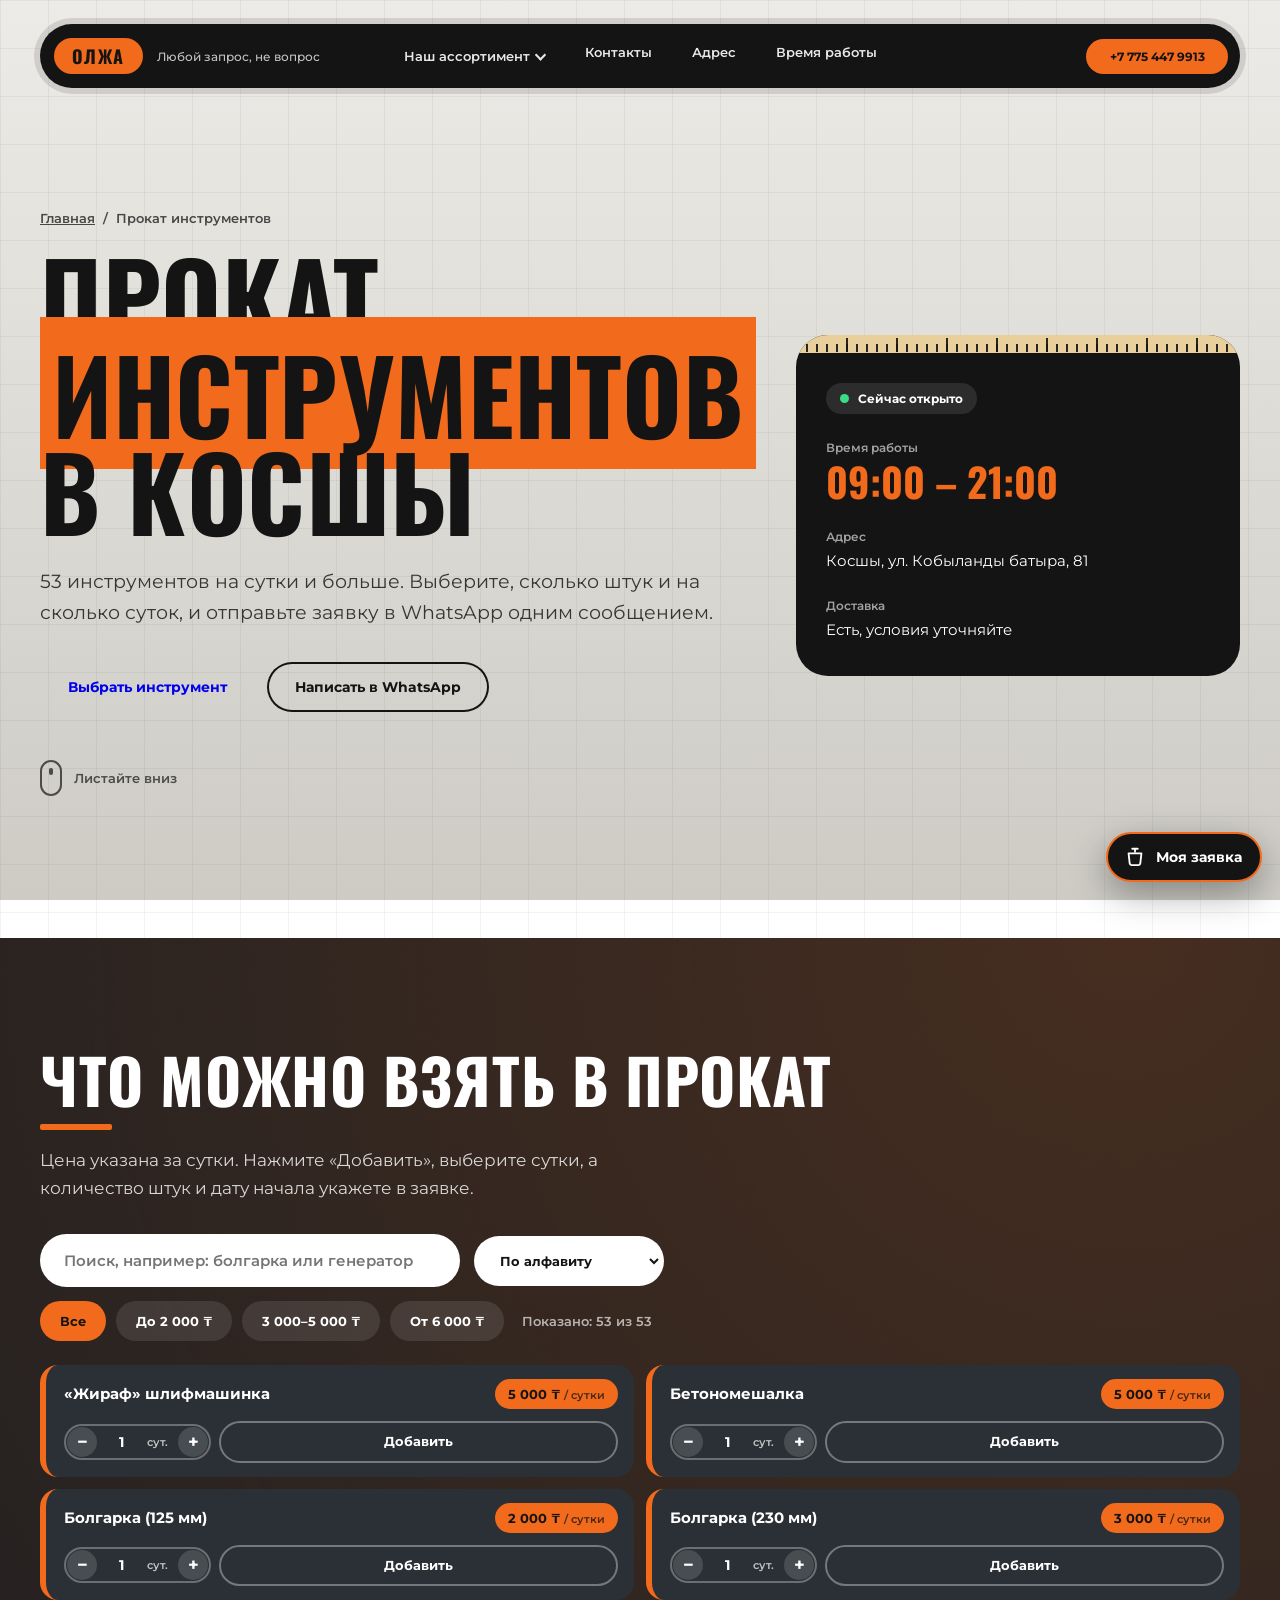
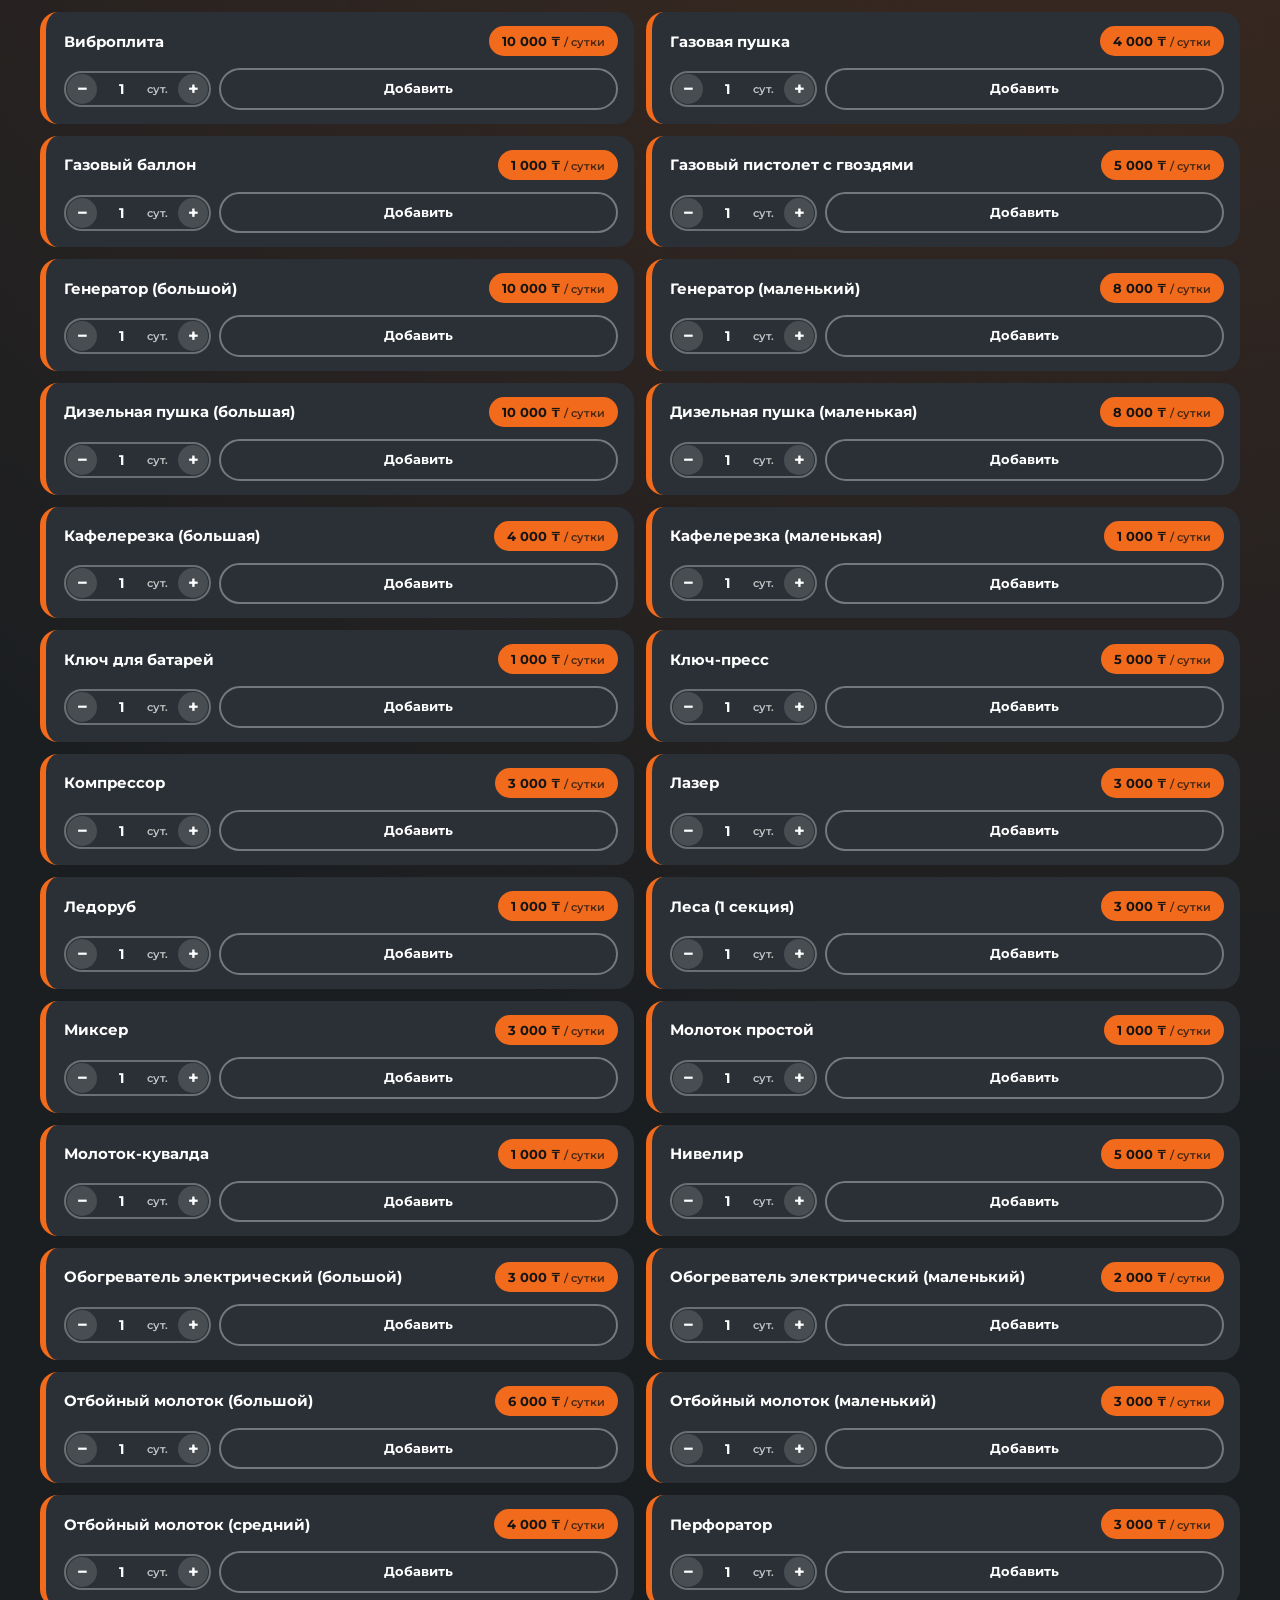
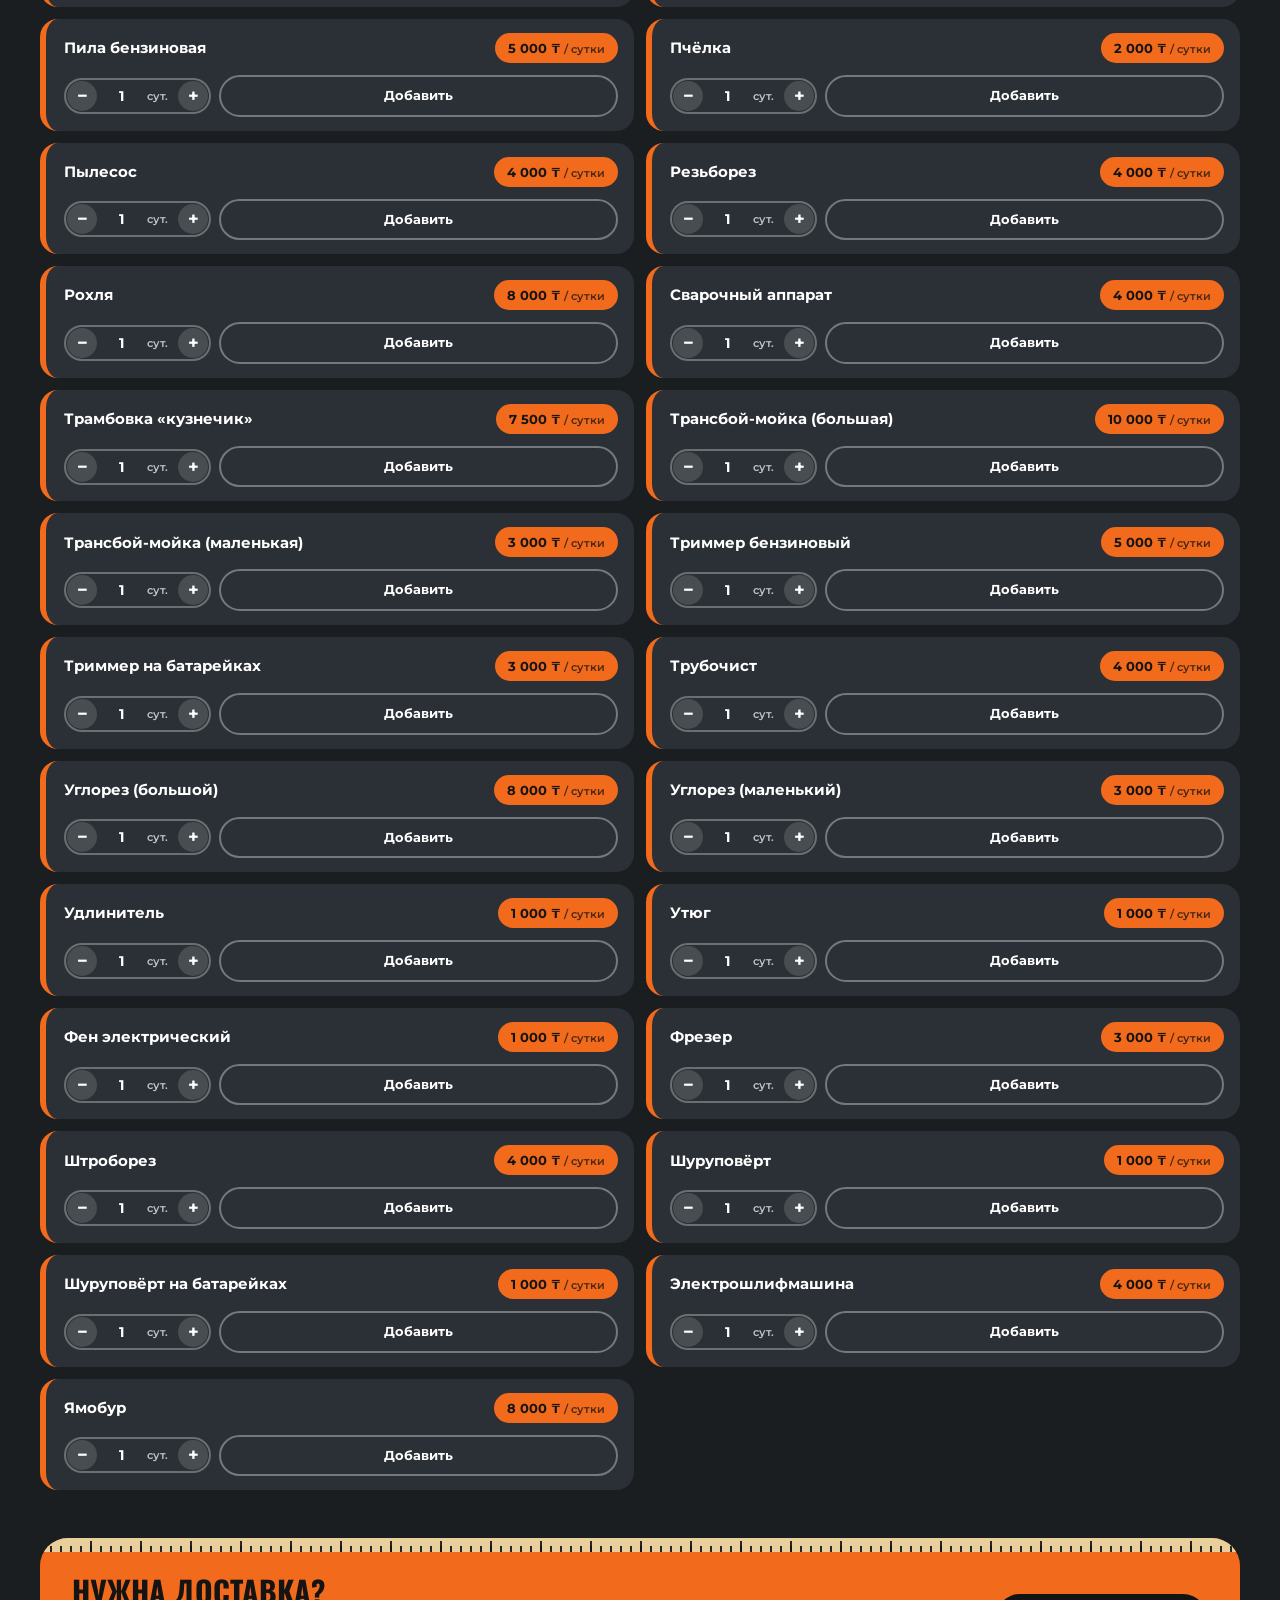
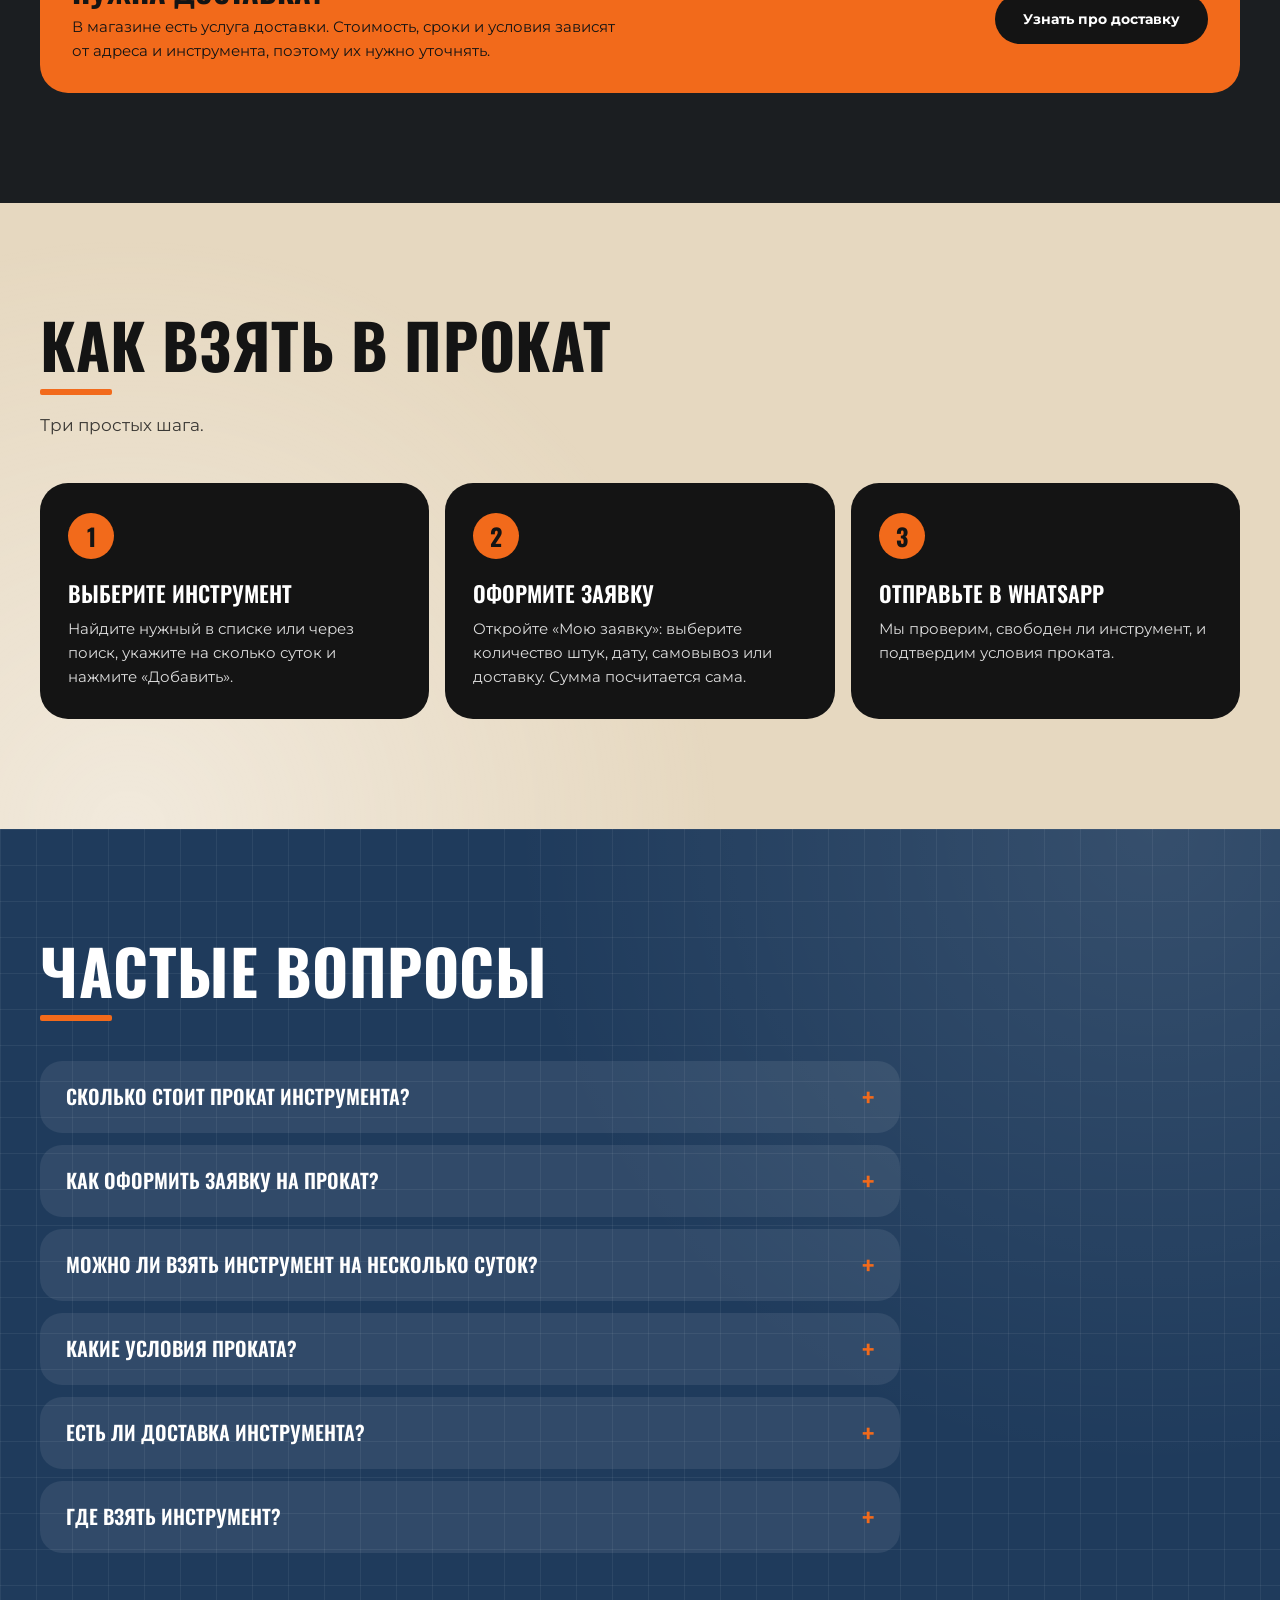
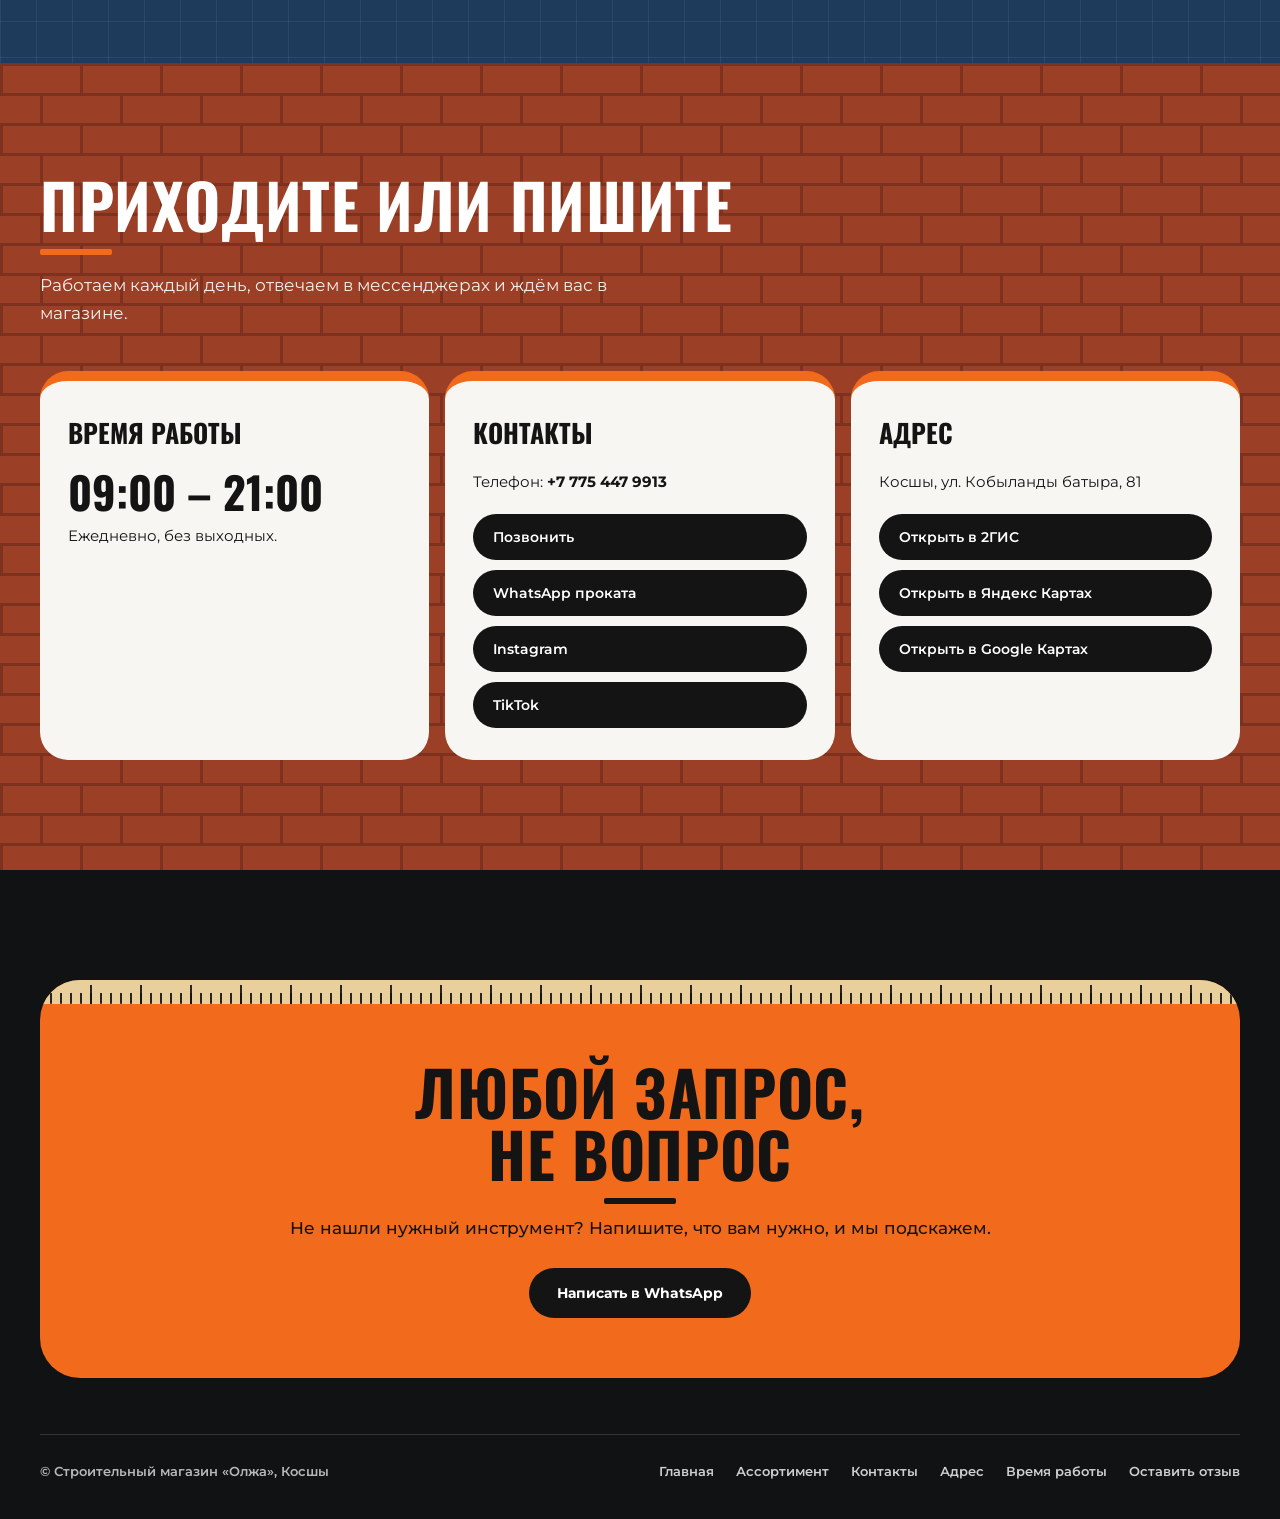
==== arenda.html @ aacfbdd0 "Add files via upload" ====
<!DOCTYPE html>
<html lang="ru">
<head>
<meta charset="UTF-8">
<meta name="viewport" content="width=device-width, initial-scale=1">
<title>Прокат инструментов в Косшы — бетономешалка, генератор, перфоратор, виброплита | Магазин «Олжа»</title>
<meta name="description" content="Прокат инструментов в Косшы: бетономешалка, перфоратор, отбойные молотки, генераторы, виброплита, ямобур, болгарки и ещё 53 позиций. Цены за сутки, заявка в WhatsApp. ул. Кобыланды батыра, 81.">
<meta name="keywords" content="прокат инструментов Косшы, аренда инструмента Косшы, аренда бетономешалки, аренда генератора, аренда перфоратора, аренда виброплиты, ямобур, отбойный молоток, прокат болгарки, инструмент напрокат, Олжа">
<meta name="robots" content="index, follow, max-image-preview:large">
<link rel="canonical" href="https://olzhastroymarket.kz/arenda.html">
<meta name="theme-color" content="#141414">
<meta name="format-detection" content="telephone=yes">
<meta name="geo.region" content="KZ-AKM">
<meta name="geo.placename" content="Косшы">
<!-- Подтверждение прав на сайт (если ещё не вставляли на главной) -->
<!-- <meta name="google-site-verification" content="ВАШ_КОД_GOOGLE"> -->
<!-- <meta name="yandex-verification" content="ВАШ_КОД_ЯНДЕКС"> -->
<meta property="og:type" content="website">
<meta property="og:locale" content="ru_RU">
<meta property="og:site_name" content="Строительный магазин «Олжа»">
<meta property="og:title" content="Прокат инструментов в Косшы — магазин «Олжа»">
<meta property="og:description" content="53 инструментов в прокат: бетономешалки, генераторы, перфораторы и другое. Цена за сутки, заявка в WhatsApp.">
<meta property="og:url" content="https://olzhastroymarket.kz/arenda.html">
<meta property="og:image" content="https://olzhastroymarket.kz/images/og.jpg">
<meta name="twitter:card" content="summary_large_image">
<link rel="icon" href="data:image/svg+xml,%3Csvg xmlns='http://www.w3.org/2000/svg' viewBox='0 0 64 64'%3E%3Crect width='64' height='64' rx='14' fill='%23141414'/%3E%3Ctext x='32' y='45' font-size='38' font-family='Arial' font-weight='700' text-anchor='middle' fill='%23f26a1b'%3EО%3C/text%3E%3C/svg%3E">
<link rel="preconnect" href="https://fonts.googleapis.com">
<link rel="preconnect" href="https://fonts.gstatic.com" crossorigin>
<link href="https://fonts.googleapis.com/css2?family=Montserrat:wght@500;600;700&family=Oswald:wght@500;600;700&display=swap" rel="stylesheet">
<style>
  :root {
    --accent: #f26a1b;
    --ruler:
      repeating-linear-gradient(90deg, rgba(20,20,20,.9) 0 2px, transparent 2px 10px) bottom / 100% 45% no-repeat,
      repeating-linear-gradient(90deg, rgba(20,20,20,.9) 0 2px, transparent 2px 50px) bottom / 100% 80% no-repeat,
      #e9cf9b;
    --ink: #141414;
    --concrete-1: #ecebe7;
    --concrete-2: #cdcbc4;
    --paper: #f7f6f2;
    --head: "Oswald", "Arial Narrow", sans-serif;
    --body: "Montserrat", system-ui, sans-serif;
    --hazard: repeating-linear-gradient(-45deg, var(--accent) 0 14px, var(--ink) 14px 28px);
  }
  * { margin: 0; padding: 0; box-sizing: border-box; }
  html { scroll-behavior: smooth; scroll-padding-top: 110px; }

  body {
    font-family: var(--body);
    color: var(--ink);
    background: linear-gradient(180deg, var(--concrete-1), var(--concrete-2)) fixed;
    overflow-x: hidden;
  }

  /* =========================================================
     NAVBAR
  ========================================================= */
  .navbar {
    position: sticky;
    top: 24px;
    width: calc(100% - 48px);
    max-width: 1200px;
    margin: 24px auto 0;
    height: 64px;
    padding: 0 12px 0 14px;
    display: flex;
    align-items: center;
    justify-content: space-between;
    background: var(--ink);
    border-radius: 999px;
    box-shadow: 0 0 0 6px rgba(20,20,20,.12);
    z-index: 50;
  }
  .brand { display: flex; align-items: center; gap: 14px; flex-shrink: 0; }
  .logo {
    height: 36px; padding: 0 18px;
    display: grid; place-items: center;
    background: var(--accent); color: var(--ink);
    font: 700 18px var(--head);
    letter-spacing: .08em;
    text-decoration: none;
    border-radius: 999px;
  }
  .tagline { color: #fff; font: 500 12px var(--body); opacity: .75; white-space: nowrap; }

  .nav-links {
    position: absolute; left: 50%; transform: translateX(-50%);
    display: flex; gap: 36px; list-style: none; white-space: nowrap;
  }
  .nav-links > li { position: relative; }
  .nav-links a, .nav-links .dd-toggle {
    color: #fff; text-decoration: none;
    font: 600 13px var(--body);
    padding: 6px 2px; opacity: .9;
    transition: opacity .2s, color .2s;
    background: none; border: 0; cursor: pointer;
  }
  .nav-links > li > a:hover, .nav-links .dd-toggle:hover,
  .nav-links a:focus-visible, .nav-links .dd-toggle:focus-visible {
    opacity: 1; color: var(--accent);
    text-decoration: underline; text-underline-offset: 6px;
  }
  .dd-toggle::after {
    content: ""; display: inline-block;
    width: 6px; height: 6px; margin-left: 7px;
    border-right: 2px solid currentColor; border-bottom: 2px solid currentColor;
    transform: translateY(-2px) rotate(45deg);
    transition: transform .25s;
  }
  .has-dd.open .dd-toggle::after { transform: translateY(1px) rotate(225deg); }

  .dd-menu {
    position: absolute;
    top: calc(100% + 26px); left: 50%;
    width: 540px;
    transform: translate(-50%, -8px);
    background: var(--ink);
    border-radius: 24px;
    padding: 12px;
    list-style: none;
    display: grid; grid-template-columns: 1fr 1fr; gap: 2px;
    opacity: 0; pointer-events: none;
    transition: opacity .25s, transform .25s;
  }
  .dd-menu::before { content: ""; position: absolute; left: 0; right: 0; top: -34px; height: 34px; }
  .has-dd.open .dd-menu { opacity: 1; transform: translate(-50%, 0); pointer-events: auto; }
  .dd-menu a { display: block; padding: 10px 14px; border-radius: 12px; font-size: 13px; opacity: 1; white-space: normal; }
  .dd-menu a:hover { background: var(--accent); color: var(--ink); text-decoration: none; }

  .nav-actions { display: flex; align-items: center; gap: 10px; }
  .phone-btn {
    border: 0; cursor: pointer;
    font: 700 12px var(--body);
    color: var(--ink); background: var(--accent);
    padding: 10px 18px; min-width: 142px;
    border-radius: 999px;
    transition: transform .15s;
  }
  .phone-btn:hover { transform: scale(1.04); }
  .phone-btn:active { transform: scale(.97); }

  .burger { display: none; width: 36px; height: 36px; border: 0; background: none; color: #fff; cursor: pointer; position: relative; }
  .burger span { position: absolute; left: 9px; right: 9px; height: 2px; background: currentColor; border-radius: 2px; transition: transform .3s, opacity .3s, top .3s; }
  .burger span:nth-child(1) { top: 12px; }
  .burger span:nth-child(2) { top: 17px; }
  .burger span:nth-child(3) { top: 22px; }
  .burger.open span:nth-child(1) { top: 17px; transform: rotate(45deg); }
  .burger.open span:nth-child(2) { opacity: 0; }
  .burger.open span:nth-child(3) { top: 17px; transform: rotate(-45deg); }

  .mobile-menu {
    display: none;
    position: absolute; top: calc(100% + 16px); left: 0; right: 0;
    max-height: calc(100vh - 120px); overflow-y: auto;
    background: var(--ink);
    border-radius: 32px;
    padding: 32px 20px;
    list-style: none; text-align: center;
    opacity: 0; transform: translateY(-12px) scale(.98); pointer-events: none;
    transition: opacity .3s, transform .3s;
  }
  .mobile-menu.open { opacity: 1; transform: none; pointer-events: auto; }
  .mobile-menu > li + li { margin-top: 18px; }
  .mobile-menu a, .mobile-menu .dd-toggle {
    color: #fff; text-decoration: none;
    font: 600 14px var(--body);
    background: none; border: 0; cursor: pointer;
  }
  .m-sub { list-style: none; max-height: 0; overflow: hidden; transition: max-height .4s; }
  .m-sub li { margin-top: 14px; }
  .m-sub li:first-child { margin-top: 18px; }
  .m-sub a { font-size: 13px; font-weight: 500; color: var(--accent); }
  .has-dd.open > .m-sub { max-height: 640px; }

  /* =========================================================
     ОБЩЕЕ: полноширинные цветные секции
  ========================================================= */
  .wrap { max-width: 1200px; margin: 0 auto; }
  .band { padding: 110px 24px; position: relative; }
  h2 {
    font: 700 clamp(34px, 5.5vw, 62px)/1 var(--head);
    text-transform: uppercase;
    letter-spacing: .01em;
    margin-bottom: 16px;
  }
  .lead { font-size: 17px; line-height: 1.65; max-width: 56ch; opacity: .82; }
  .tape { height: 14px; background: var(--hazard); border-radius: 4px; }

  /* Цвета секций */
  .band-hero  { background: none; padding-top: 0; padding-bottom: 60px; }
  .band-dark  { background: radial-gradient(circle at 88% 0%, rgba(255,196,0,.16), transparent 42%), #171717; color: #fff; }
  .band-sand  { background: radial-gradient(circle at 10% 100%, rgba(255,255,255,.7), transparent 45%), #f6e7b4; }
  .band-steel { background: radial-gradient(circle at 90% 0%, rgba(255,255,255,.12), transparent 45%), #2c3944; color: #fff; }
  .band-accent{ background: radial-gradient(circle at 0% 0%, rgba(255,255,255,.35), transparent 40%), var(--accent); }
  .band-black { background: #0e0e0e; color: #fff; }

  .btn {
    display: inline-block; padding: 16px 28px; border-radius: 999px;
    font: 700 14px var(--body); text-decoration: none; border: 0; cursor: pointer;
    transition: transform .15s, background .2s;
  }
  .btn:hover { transform: translateY(-2px); }
  .btn-accent { background: var(--accent); color: var(--ink); }
  .btn-dark { background: var(--ink); color: #fff; }
  .btn-line { background: transparent; color: var(--ink); box-shadow: inset 0 0 0 2px var(--ink); }

  .reveal { opacity: 0; transform: translateY(28px); transition: opacity .7s, transform .7s; }
  .reveal.in { opacity: 1; transform: none; }

  /* =========================================================
     1. ГЛАВНЫЙ ЭКРАН
  ========================================================= */
  .hero {
    min-height: calc(100vh - 110px);
    padding: 64px 0 20px;
    display: grid; grid-template-columns: 1.35fr 1fr; gap: 40px; align-items: center;
  }
  .hero h1 {
    font: 700 clamp(46px, 8vw, 112px)/.95 var(--head);
    text-transform: uppercase;
    letter-spacing: .005em;
  }
  .hero h1 mark { background: var(--accent); color: var(--ink); padding: 0 .12em; }
  .hero .lead { margin-top: 26px; font-size: 19px; }
  .hero-cta { margin-top: 34px; display: flex; flex-wrap: wrap; gap: 12px; }

  .sign { background: var(--ink); color: #fff; border-radius: 32px; overflow: hidden; }
  .sign .tape { border-radius: 0; height: 18px; }
  .sign-body { padding: 30px 30px 34px; }
  .status {
    display: inline-flex; align-items: center; gap: 9px;
    padding: 8px 14px; border-radius: 999px;
    background: rgba(255,255,255,.1);
    font-size: 12px; font-weight: 700;
  }
  .status::before { content: ""; width: 9px; height: 9px; border-radius: 50%; background: #8a8a8a; }
  .status[data-open="true"]::before { background: #3ddc84; }
  .status[data-open="false"]::before { background: #ff5a4d; }
  .sign small { display: block; margin-top: 26px; font-size: 12px; opacity: .6; font-weight: 600; }
  .sign .big { font: 700 40px/1.1 var(--head); color: var(--accent); margin-top: 4px; }
  .sign p { margin-top: 6px; font-size: 15px; line-height: 1.5; }

  .scroll-cue {
    margin-top: 48px; display: inline-flex; align-items: center; gap: 12px;
    font-size: 13px; font-weight: 600; opacity: .7;
    text-decoration: none; color: inherit; width: fit-content;
  }
  .scroll-cue i { width: 22px; height: 36px; border: 2px solid currentColor; border-radius: 12px; position: relative; }
  .scroll-cue i::after {
    content: ""; position: absolute; left: 50%; top: 6px;
    width: 4px; height: 7px; margin-left: -2px;
    background: currentColor; border-radius: 2px;
    animation: wheel 1.6s infinite;
  }
  @keyframes wheel { 0% { opacity: 1; transform: translateY(0); } 100% { opacity: 0; transform: translateY(12px); } }

  /* =========================================================
     2. АССОРТИМЕНТ (тёмная секция)
  ========================================================= */
  .cards { margin-top: 44px; display: grid; grid-template-columns: repeat(4, 1fr); gap: 14px; }
  .card {
    position: relative; overflow: hidden;
    background: #272727; color: #fff;
    border-radius: 20px;
    display: flex; flex-direction: column;
    text-decoration: none;
    transition: transform .25s, background .25s, color .25s;
  }
  .card::before { content: ""; position: absolute; left: 0; right: 0; top: 0; height: 6px; background: var(--hazard); z-index: 2; }
  /* Место под картинку. Хотите выше или ниже — поменяйте aspect-ratio */
  .thumb {
    position: relative; aspect-ratio: 16 / 9;
    background: linear-gradient(135deg, #3b3b3b, #1e1e1e);
    display: grid; place-items: center;
    color: rgba(255,255,255,.4);
    font-size: 11px; font-weight: 600; text-align: center; padding: 10px;
    overflow: hidden;
  }
  .thumb img { position: absolute; inset: 0; width: 100%; height: 100%; object-fit: cover; transition: transform .5s; }
  .card:hover .thumb img { transform: scale(1.07); }
  .card-body { display: flex; align-items: center; justify-content: space-between; gap: 10px; padding: 14px 14px 16px 16px; flex: 1; }
  .card h3 { font: 600 17px/1.2 var(--head); text-transform: uppercase; letter-spacing: .02em; }
  .card i { flex-shrink: 0; width: 30px; height: 30px; border-radius: 50%; background: var(--accent); position: relative; transition: background .25s; }
  .card i::after {
    content: ""; position: absolute; left: 9px; top: 11px;
    width: 7px; height: 7px;
    border-top: 2px solid var(--ink); border-right: 2px solid var(--ink);
    transform: rotate(45deg);
  }
  .card:hover { transform: translateY(-5px); background: var(--accent); color: var(--ink); }
  .card:hover i { background: var(--ink); }
  .card:hover i::after { border-color: var(--accent); }

  /* =========================================================
     3. О МАГАЗИНЕ (песочная секция) + слайдер фото
  ========================================================= */
  .about { display: grid; grid-template-columns: 1.1fr 1fr; gap: 56px; align-items: center; }
  .photo-frame { position: relative; }
  .photo-frame::before {
    content: ""; position: absolute; inset: 18px -18px -18px 18px;
    background: var(--hazard); border-radius: 36px;
  }
  .gallery { position: relative; }
  .slides {
    position: relative; aspect-ratio: 4 / 3;
    border-radius: 36px; overflow: hidden;
    background: var(--ink);
  }
  .slide {
    position: absolute; inset: 0;
    display: grid; place-items: center;
    color: rgba(255,255,255,.65);
    font-size: 14px; font-weight: 600; text-align: center; padding: 20px;
    opacity: 0; transform: scale(1.04);
    transition: opacity .8s, transform 1.2s;
  }
  .slide.active { opacity: 1; transform: none; }
  .slide img { position: absolute; inset: 0; width: 100%; height: 100%; object-fit: cover; }
  .g-controls {
    position: absolute; left: 20px; right: 20px; bottom: 18px;
    display: flex; align-items: center; justify-content: space-between;
    pointer-events: none;
  }
  .g-controls > * { pointer-events: auto; }
  .circle-btn {
    width: 44px; height: 44px; border-radius: 50%;
    border: 0; cursor: pointer;
    background: var(--accent); position: relative;
    transition: transform .15s, background .2s;
  }
  .circle-btn:hover { transform: scale(1.08); }
  .circle-btn:disabled { opacity: .35; cursor: default; transform: none; }
  .circle-btn::after {
    content: ""; position: absolute; top: 50%; left: 50%;
    width: 10px; height: 10px;
    border-top: 3px solid var(--ink); border-right: 3px solid var(--ink);
  }
  .circle-btn.next::after { transform: translate(-65%, -50%) rotate(45deg); }
  .circle-btn.prev::after { transform: translate(-35%, -50%) rotate(-135deg); }
  .dots { display: flex; gap: 8px; padding: 9px 12px; background: rgba(20,20,20,.55); border-radius: 999px; }
  .dots button { width: 9px; height: 9px; border-radius: 50%; border: 0; background: rgba(255,255,255,.5); cursor: pointer; padding: 0; transition: background .2s, width .25s; }
  .dots button.active { background: var(--accent); width: 24px; border-radius: 6px; }

  .facts { margin-top: 26px; list-style: none; border-top: 2px solid var(--ink); }
  .facts li { display: flex; justify-content: space-between; gap: 16px; padding: 13px 0; border-bottom: 1px solid rgba(20,20,20,.2); font-size: 15px; }
  .facts b { text-align: right; }
  .about .btn { margin-top: 28px; }

  /* =========================================================
     4. ВРЕМЯ РАБОТЫ / КОНТАКТЫ / АДРЕС (стальная секция)
  ========================================================= */
  .info { margin-top: 44px; display: grid; grid-template-columns: repeat(3, 1fr); gap: 16px; }
  .panel { background: var(--paper); color: var(--ink); border-radius: 28px; padding: 32px 28px; border-top: 10px solid var(--accent); }
  .panel h3 { font: 700 26px var(--head); text-transform: uppercase; margin-bottom: 18px; }
  .panel p { font-size: 15px; line-height: 1.6; margin-bottom: 20px; }
  .panel .time { font: 700 44px/1 var(--head); margin-bottom: 10px; }
  .links { display: flex; flex-direction: column; gap: 10px; }
  .links a {
    display: block; padding: 14px 20px;
    background: var(--ink); color: #fff;
    border-radius: 999px; text-decoration: none;
    font-size: 14px; font-weight: 600;
    transition: background .2s, color .2s, transform .15s;
  }
  .links a:hover { background: var(--accent); color: var(--ink); transform: translateX(4px); }

  /* =========================================================
     5. ОТЗЫВЫ (жёлтая секция) — карусель
  ========================================================= */
  .rev-head { display: flex; justify-content: space-between; align-items: flex-end; gap: 24px; flex-wrap: wrap; }
  .rev-nav { display: flex; gap: 10px; }
  .rev-nav .circle-btn { background: var(--ink); }
  .rev-nav .circle-btn::after { border-color: var(--accent); }

  .reviews {
    margin-top: 40px;
    display: flex; gap: 16px;
    overflow-x: auto;
    scroll-snap-type: x mandatory;
    scrollbar-width: none;
    padding-bottom: 4px;
  }
  .reviews::-webkit-scrollbar { display: none; }
  .review {
    flex: 0 0 calc((100% - 32px) / 3);
    scroll-snap-align: start;
    background: var(--ink); color: #fff;
    border-radius: 28px; padding: 28px 26px 30px;
    display: flex; flex-direction: column; gap: 16px;
    min-height: 280px;
  }
  .rev-top { display: flex; justify-content: space-between; align-items: center; gap: 10px; }
  .stars { color: var(--accent); letter-spacing: 3px; font-size: 17px; }
  .source {
    font-size: 11px; font-weight: 700;
    padding: 6px 12px; border-radius: 999px;
    background: rgba(255,255,255,.12); color: #fff;
    text-decoration: none; white-space: nowrap;
  }
  a.source:hover { background: var(--accent); color: var(--ink); }
  .review p { font-size: 15px; line-height: 1.65; opacity: .92; }
  .review b { margin-top: auto; font-size: 14px; }

  /* =========================================================
     6. ФИНАЛ (чёрная секция)
  ========================================================= */
  .cta-end { background: var(--accent); color: var(--ink); border-radius: 40px; overflow: hidden; text-align: center; }
  .cta-end .tape { border-radius: 0; height: 22px; }
  .cta-end-body { padding: 56px 32px 60px; }
  .cta-end h2 { max-width: 14ch; margin: 0 auto 14px; }
  .cta-end p { margin-bottom: 30px; font-size: 17px; font-weight: 500; }
  footer {
    margin-top: 56px; padding-top: 28px;
    border-top: 1px solid rgba(255,255,255,.15);
    display: flex; justify-content: space-between; flex-wrap: wrap; gap: 14px;
    font-size: 13px; font-weight: 600;
  }
  footer span { opacity: .7; }
  footer a { color: inherit; text-decoration: none; margin-left: 18px; opacity: .8; }
  footer a:hover { opacity: 1; color: var(--accent); }

  /* =========================================================
     АДАПТИВ
  ========================================================= */
  @media (max-width: 1000px) {
    .tagline { display: none; }
    .hero { grid-template-columns: 1fr; min-height: 0; }
    .cards { grid-template-columns: repeat(3, 1fr); }
    .info { grid-template-columns: 1fr; }
    .about { grid-template-columns: 1fr; gap: 44px; }
    .review { flex-basis: calc((100% - 16px) / 2); }
  }
  @media (max-width: 860px) {
    .navbar { top: 16px; margin-top: 16px; width: calc(100% - 32px); }
    .nav-links { display: none; }
    .burger { display: block; }
    .mobile-menu { display: block; }
    .band { padding: 80px 16px; }
    .band-hero { padding-top: 0; padding-bottom: 40px; }
    .hero { padding-top: 44px; }
    .cards { grid-template-columns: repeat(2, 1fr); }
    .cta-end { border-radius: 32px; }
  }
  @media (max-width: 600px) {
    .review { flex-basis: 88%; }
  }
  @media (max-width: 520px) {
    .cards { gap: 10px; }
    .card h3 { font-size: 14px; }
    .card-body { padding: 11px 10px 13px 12px; }
    .card i { width: 24px; height: 24px; }
    .card i::after { left: 7px; top: 8px; width: 6px; height: 6px; }
    .photo-frame::before { inset: 12px -10px -12px 10px; }
    footer a { margin: 0 18px 0 0; }
  }
  @media (prefers-reduced-motion: reduce) {
    * { transition: none !important; animation: none !important; scroll-behavior: auto !important; }
    .reveal { opacity: 1; transform: none; }
  }

  /* ---------- Страница «Сухие смеси» ---------- */
  .no-prices .price { display: none; }
  .crumbs { font-size: 13px; font-weight: 600; margin-bottom: 22px; opacity: .75; }
  .crumbs a { color: inherit; }
  .crumbs span { margin: 0 8px; }

  .search-row { margin-top: 36px; display: flex; flex-wrap: wrap; gap: 14px; align-items: center; }
  .search {
    flex: 1 1 280px; max-width: 460px;
    padding: 15px 22px; border-radius: 999px; border: 2px solid transparent;
    background: #fff; color: var(--ink);
    font: 600 15px var(--body);
    outline: none;
  }
  .search:focus { border-color: var(--accent); }
  .note { font-size: 13px; opacity: .65; max-width: 52ch; line-height: 1.5; }

  .products { margin-top: 32px; display: grid; grid-template-columns: repeat(4, 1fr); gap: 14px; }
  .product {
    position: relative; overflow: hidden;
    background: #272727; color: #fff;
    border-radius: 20px;
    display: flex; flex-direction: column;
  }
  .product::before { content: ""; position: absolute; left: 0; right: 0; top: 0; height: 6px; background: var(--hazard); z-index: 2; }
  .product .thumb { aspect-ratio: 4 / 3; }
  .p-body { padding: 16px 16px 18px; display: flex; flex-direction: column; gap: 6px; flex: 1; }
  .product h3 { font: 600 18px/1.2 var(--head); text-transform: uppercase; letter-spacing: .02em; }
  .spec { font-size: 12px; opacity: .65; font-weight: 600; }
  .price { font: 700 26px/1.1 var(--head); color: var(--accent); margin: 4px 0 10px; }
  .wa-btn {
    margin-top: auto; text-align: center;
    padding: 13px 14px; border-radius: 999px;
    background: var(--accent); color: var(--ink);
    font: 700 13px/1.25 var(--body); text-decoration: none;
    transition: transform .15s, background .2s;
  }
  .wa-btn:hover { transform: translateY(-2px); background: #fff; }
  .empty { margin-top: 32px; font-size: 16px; }
  .empty a { color: var(--accent); font-weight: 700; }

  .steps { margin-top: 44px; display: grid; grid-template-columns: repeat(3, 1fr); gap: 16px; counter-reset: s; }
  .step { background: var(--ink); color: #fff; border-radius: 28px; padding: 30px 28px; counter-increment: s; }
  .step::before { content: counter(s); display: grid; place-items: center; width: 46px; height: 46px; border-radius: 50%; background: var(--accent); color: var(--ink); font: 700 24px var(--head); margin-bottom: 18px; }
  .step h3 { font: 600 22px var(--head); text-transform: uppercase; margin-bottom: 8px; }
  .step p { font-size: 15px; line-height: 1.6; opacity: .85; }

  .faq { margin-top: 40px; max-width: 860px; display: grid; gap: 12px; }
  .faq-item { background: rgba(255,255,255,.08); border-radius: 22px; padding: 0 26px; }
  .faq-item summary { cursor: pointer; list-style: none; padding: 22px 0; font: 600 20px/1.3 var(--head); text-transform: uppercase; display: flex; justify-content: space-between; gap: 16px; }
  .faq-item summary::-webkit-details-marker { display: none; }
  .faq-item summary::after { content: "+"; color: var(--accent); font-size: 28px; line-height: 1; transition: transform .25s; }
  .faq-item.is-open summary::after { transform: rotate(45deg); }
  .faq-item p { padding: 0 0 22px; font-size: 15px; line-height: 1.7; opacity: .85; }

  @media (max-width: 1000px) {
    .products { grid-template-columns: repeat(3, 1fr); }
    .steps { grid-template-columns: 1fr; }
  }
  @media (max-width: 760px) { .products { grid-template-columns: repeat(2, 1fr); } }
  @media (max-width: 520px) {
    .products { gap: 10px; }
    .product h3 { font-size: 15px; }
    .p-body { padding: 12px 12px 14px; }
    .price { font-size: 21px; }
    .wa-btn { font-size: 12px; padding: 11px 8px; }
    .faq-item summary { font-size: 17px; }
  }

  /* ---------- Страница «Металлы» ---------- */
  .chips { margin-top: 22px; display: flex; flex-wrap: wrap; gap: 10px; }
  .chip {
    border: 0; cursor: pointer; white-space: nowrap;
    padding: 12px 20px; border-radius: 999px;
    background: rgba(255,255,255,.1); color: #fff;
    font: 700 13px var(--body);
    transition: background .2s, color .2s, transform .15s;
  }
  .chip:hover { transform: translateY(-2px); background: rgba(255,255,255,.2); }
  .chip.active { background: var(--accent); color: var(--ink); }

  .group { margin-top: 56px; scroll-margin-top: 110px; }
  .group-title { font: 700 clamp(26px, 3.4vw, 36px)/1.1 var(--head); text-transform: uppercase; display: flex; align-items: baseline; flex-wrap: wrap; gap: 6px 16px; }
  .group-title small { font: 600 13px var(--body); text-transform: none; opacity: .6; }
  .group .products { margin-top: 18px; }

  .product .thumb { background: #fff; }
  .product .thumb img { object-fit: contain; padding: 8px; }
  .product .thumb span { color: #777; }
  .desc { font-size: 12.5px; line-height: 1.5; opacity: .7; }
  .tags { display: flex; flex-wrap: wrap; gap: 6px; margin: 4px 0 2px; }
  .tags span { font-size: 11px; font-weight: 700; padding: 5px 11px; border-radius: 999px; box-shadow: inset 0 0 0 1px rgba(255,255,255,.35); }
  .price small { font: 600 13px var(--body); color: #fff; opacity: .6; }
  .wa-btn { margin-top: 8px; }
  .add-btn {
    margin-top: 8px; cursor: pointer;
    padding: 10px 12px; border-radius: 999px;
    background: transparent; color: #fff;
    font: 700 12px var(--body);
    border: 2px solid rgba(255,255,255,.3);
    transition: background .2s, color .2s, border-color .2s;
  }
  .add-btn:hover { border-color: var(--accent); color: var(--accent); }
  .add-btn.on { background: #fff; color: var(--ink); border-color: #fff; }

  .req-bar {
    position: fixed; left: 50%; bottom: 20px; z-index: 60;
    transform: translate(-50%, 160%);
    transition: transform .4s cubic-bezier(.2,.7,.2,1);
    background: var(--ink); color: #fff;
    border: 2px solid var(--accent); border-radius: 999px;
    padding: 10px 10px 10px 24px;
    display: flex; align-items: center; gap: 14px;
    box-shadow: 0 12px 40px rgba(0,0,0,.4);
    font-size: 14px; font-weight: 700; white-space: nowrap;
  }
  .req-bar.show { transform: translate(-50%, 0); }
  .req-bar b { color: var(--accent); }
  .req-send { background: var(--accent); color: var(--ink); text-decoration: none; padding: 12px 20px; border-radius: 999px; font-size: 13px; }
  .req-clear { background: none; border: 0; color: #fff; opacity: .65; cursor: pointer; font: 600 12px var(--body); padding: 6px 8px; }
  .req-clear:hover { opacity: 1; }

  .delivery { margin-top: 56px; background: var(--accent); color: var(--ink); border-radius: 28px; overflow: hidden; }
  .delivery .tape { border-radius: 0; height: 14px; }
  .delivery-in { padding: 22px 32px 30px; display: flex; align-items: center; justify-content: space-between; gap: 24px; flex-wrap: wrap; }
  .delivery h3 { font: 700 30px/1.1 var(--head); text-transform: uppercase; margin-bottom: 8px; }
  .delivery p { font-size: 15px; line-height: 1.6; max-width: 56ch; }

  @media (max-width: 760px) {
    .chips { flex-wrap: nowrap; overflow-x: auto; scrollbar-width: none; margin-right: -16px; padding-right: 16px; }
    .chips::-webkit-scrollbar { display: none; }
  }
  @media (max-width: 520px) {
    .desc { display: none; }
    .group { margin-top: 44px; }
    .add-btn { font-size: 11px; padding: 9px 6px; }
    .tags span { font-size: 10px; padding: 4px 9px; }
    .price small { font-size: 11px; }
    .req-bar { width: calc(100% - 24px); justify-content: space-between; padding-left: 18px; gap: 8px; }
    .req-send { padding: 11px 14px; }
    .delivery-in { padding: 18px 22px 26px; }
    .delivery h3 { font-size: 24px; }
  }

  /* =========================================================
     СТРОИТЕЛЬНАЯ ТЕМА: бетон, чертёж, кирпич, оранжевый
     (убраны жёлто-чёрные полосы, похожие на дорожные знаки)
  ========================================================= */
  body {
    background:
      linear-gradient(rgba(20,20,20,.05) 1px, transparent 1px) 0 0 / 48px 48px,
      linear-gradient(90deg, rgba(20,20,20,.05) 1px, transparent 1px) 0 0 / 48px 48px,
      linear-gradient(180deg, var(--concrete-1), var(--concrete-2)) fixed;
  }
  /* Линейка вместо полос «осторожно» */
  .tape { height: 18px; background: var(--ruler); border-radius: 4px; }
  .sign .tape, .delivery .tape { height: 18px; border-radius: 0; }
  .cta-end .tape { height: 24px; border-radius: 0; }
  .card::before, .product::before { height: 5px; background: var(--accent); }

  /* Рамка за фото: «чертёжная синька» */
  .photo-frame::before {
    background:
      linear-gradient(rgba(255,255,255,.22) 1px, transparent 1px) 0 0 / 24px 24px,
      linear-gradient(90deg, rgba(255,255,255,.22) 1px, transparent 1px) 0 0 / 24px 24px,
      #1f3b5c;
  }

  /* Цвета секций */
  .band-dark  { background: radial-gradient(circle at 88% 0%, rgba(242,106,27,.2), transparent 42%), #1b1e21; color: #fff; }
  .band-sand  { background: radial-gradient(circle at 10% 100%, rgba(255,255,255,.45), transparent 45%), #e6d8c0; }
  .band-steel {
    background:
      linear-gradient(rgba(255,255,255,.06) 1px, transparent 1px) 0 0 / 36px 36px,
      linear-gradient(90deg, rgba(255,255,255,.06) 1px, transparent 1px) 0 0 / 36px 36px,
      radial-gradient(circle at 90% 0%, rgba(255,255,255,.1), transparent 45%),
      #1f3b5c;
    color: #fff;
  }
  .band-accent {
    background: url("data:image/svg+xml,%3Csvg xmlns='http://www.w3.org/2000/svg' width='80' height='60'%3E%3Cpath d='M0 1.5H80M0 31.5H80M1.5 0V30M41.5 30V60' stroke='%23000' stroke-opacity='.2' stroke-width='3' fill='none'/%3E%3C/svg%3E"), #9c3f27;
    color: #fff;
  }
  .band-accent .lead { opacity: .92; }
  .band-black { background: #101214; color: #fff; }

  /* Короткая «балка» под заголовками разделов */
  h2::after { content: ""; display: block; width: 72px; height: 6px; margin-top: 14px; background: var(--accent); border-radius: 2px; }
  .cta-end h2::after { margin: 14px auto 0; background: var(--ink); }

  /* ---------- Страница «Прокат инструментов» ---------- */
  .toolbar { margin-top: 32px; display: flex; flex-wrap: wrap; gap: 12px 14px; align-items: center; }
  .toolbar .search { flex: 1 1 260px; max-width: 420px; }
  .sort {
    padding: 14px 20px; border-radius: 999px; border: 2px solid transparent; cursor: pointer;
    background: #fff; color: var(--ink); font: 700 13px var(--body);
  }
  .sort:focus { outline: none; border-color: var(--accent); }
  .toolbar-row2 { margin-top: 14px; display: flex; flex-wrap: wrap; gap: 12px 18px; align-items: center; }
  .toolbar-row2 .chips { margin-top: 0; }
  .count { font-size: 13px; opacity: .65; font-weight: 600; }

  .rent-list { margin-top: 24px; display: grid; grid-template-columns: repeat(2, 1fr); gap: 12px; }
  .rent {
    background: #2b3036; color: #fff; border-radius: 18px;
    padding: 14px 16px 14px 18px; border-left: 6px solid var(--accent);
    display: flex; flex-direction: column; gap: 12px;
  }
  .rent-main { display: flex; align-items: center; justify-content: space-between; gap: 12px; }
  .rent h3 { font: 700 15px/1.3 var(--body); }
  .rent-price { flex-shrink: 0; background: var(--accent); color: var(--ink); font: 700 13px var(--body); padding: 7px 13px; border-radius: 999px; white-space: nowrap; }
  .rent-price small { font-weight: 600; opacity: .75; font-size: 11px; }
  .rent-ctl { display: flex; align-items: center; gap: 8px; }
  .empty { margin-top: 28px; font-size: 16px; }
  .empty a { color: var(--accent); font-weight: 700; }

  .delivery { margin-top: 48px; background: var(--accent); color: var(--ink); border-radius: 28px; overflow: hidden; }
  .delivery .tape { border-radius: 0; height: 14px; }
  .delivery-in { padding: 22px 32px 30px; display: flex; align-items: center; justify-content: space-between; gap: 24px; flex-wrap: wrap; }
  .delivery h3 { font: 700 30px/1.1 var(--head); text-transform: uppercase; margin-bottom: 8px; }
  .delivery p { font-size: 15px; line-height: 1.6; max-width: 56ch; }

  @media (max-width: 900px) { .rent-list { grid-template-columns: 1fr; } }
  @media (max-width: 760px) {
    .toolbar-row2 .chips { flex-wrap: nowrap; overflow-x: auto; scrollbar-width: none; max-width: 100%; }
    .toolbar-row2 .chips::-webkit-scrollbar { display: none; }
  }
  @media (max-width: 520px) {
    .rent { padding: 13px 14px 13px 16px; }
    .rent h3 { font-size: 14px; }
    .rent-price { font-size: 12px; padding: 6px 11px; }
    .delivery-in { padding: 18px 22px 26px; }
    .delivery h3 { font-size: 24px; }
  }
</style>
<script type="application/ld+json">
{
 "@context": "https://schema.org",
 "@graph": [
  {
   "@type": "CollectionPage",
   "@id": "https://olzhastroymarket.kz/arenda.html#page",
   "url": "https://olzhastroymarket.kz/arenda.html",
   "name": "Прокат инструментов в Косшы",
   "inLanguage": "ru",
   "isPartOf": {
    "@id": "https://olzhastroymarket.kz/#store"
   },
   "mainEntity": {
    "@type": "ItemList",
    "name": "Инструменты в прокат",
    "itemListElement": [
     {
      "@type": "ListItem",
      "position": 1,
      "item": {
       "@type": "Product",
       "name": "Прокат: Бетономешалка",
       "description": "Аренда инструмента «Бетономешалка» в Косшы. Цена за сутки.",
       "offers": {
        "@type": "Offer",
        "price": "5000",
        "priceCurrency": "KZT",
        "url": "https://olzhastroymarket.kz/arenda.html",
        "seller": {
         "@id": "https://olzhastroymarket.kz/#store"
        },
        "priceSpecification": {
         "@type": "UnitPriceSpecification",
         "price": "5000",
         "priceCurrency": "KZT",
         "referenceQuantity": {
          "@type": "QuantitativeValue",
          "value": 1,
          "unitCode": "DAY"
         }
        }
       }
      }
     },
     {
      "@type": "ListItem",
      "position": 2,
      "item": {
       "@type": "Product",
       "name": "Прокат: Болгарка (125 мм)",
       "description": "Аренда инструмента «Болгарка (125 мм)» в Косшы. Цена за сутки.",
       "offers": {
        "@type": "Offer",
        "price": "2000",
        "priceCurrency": "KZT",
        "url": "https://olzhastroymarket.kz/arenda.html",
        "seller": {
         "@id": "https://olzhastroymarket.kz/#store"
        },
        "priceSpecification": {
         "@type": "UnitPriceSpecification",
         "price": "2000",
         "priceCurrency": "KZT",
         "referenceQuantity": {
          "@type": "QuantitativeValue",
          "value": 1,
          "unitCode": "DAY"
         }
        }
       }
      }
     },
     {
      "@type": "ListItem",
      "position": 3,
      "item": {
       "@type": "Product",
       "name": "Прокат: Болгарка (230 мм)",
       "description": "Аренда инструмента «Болгарка (230 мм)» в Косшы. Цена за сутки.",
       "offers": {
        "@type": "Offer",
        "price": "3000",
        "priceCurrency": "KZT",
        "url": "https://olzhastroymarket.kz/arenda.html",
        "seller": {
         "@id": "https://olzhastroymarket.kz/#store"
        },
        "priceSpecification": {
         "@type": "UnitPriceSpecification",
         "price": "3000",
         "priceCurrency": "KZT",
         "referenceQuantity": {
          "@type": "QuantitativeValue",
          "value": 1,
          "unitCode": "DAY"
         }
        }
       }
      }
     },
     {
      "@type": "ListItem",
      "position": 4,
      "item": {
       "@type": "Product",
       "name": "Прокат: Виброплита",
       "description": "Аренда инструмента «Виброплита» в Косшы. Цена за сутки.",
       "offers": {
        "@type": "Offer",
        "price": "10000",
        "priceCurrency": "KZT",
        "url": "https://olzhastroymarket.kz/arenda.html",
        "seller": {
         "@id": "https://olzhastroymarket.kz/#store"
        },
        "priceSpecification": {
         "@type": "UnitPriceSpecification",
         "price": "10000",
         "priceCurrency": "KZT",
         "referenceQuantity": {
          "@type": "QuantitativeValue",
          "value": 1,
          "unitCode": "DAY"
         }
        }
       }
      }
     },
     {
      "@type": "ListItem",
      "position": 5,
      "item": {
       "@type": "Product",
       "name": "Прокат: Газовая пушка",
       "description": "Аренда инструмента «Газовая пушка» в Косшы. Цена за сутки.",
       "offers": {
        "@type": "Offer",
        "price": "4000",
        "priceCurrency": "KZT",
        "url": "https://olzhastroymarket.kz/arenda.html",
        "seller": {
         "@id": "https://olzhastroymarket.kz/#store"
        },
        "priceSpecification": {
         "@type": "UnitPriceSpecification",
         "price": "4000",
         "priceCurrency": "KZT",
         "referenceQuantity": {
          "@type": "QuantitativeValue",
          "value": 1,
          "unitCode": "DAY"
         }
        }
       }
      }
     },
     {
      "@type": "ListItem",
      "position": 6,
      "item": {
       "@type": "Product",
       "name": "Прокат: Газовый баллон",
       "description": "Аренда инструмента «Газовый баллон» в Косшы. Цена за сутки.",
       "offers": {
        "@type": "Offer",
        "price": "1000",
        "priceCurrency": "KZT",
        "url": "https://olzhastroymarket.kz/arenda.html",
        "seller": {
         "@id": "https://olzhastroymarket.kz/#store"
        },
        "priceSpecification": {
         "@type": "UnitPriceSpecification",
         "price": "1000",
         "priceCurrency": "KZT",
         "referenceQuantity": {
          "@type": "QuantitativeValue",
          "value": 1,
          "unitCode": "DAY"
         }
        }
       }
      }
     },
     {
      "@type": "ListItem",
      "position": 7,
      "item": {
       "@type": "Product",
       "name": "Прокат: Газовый пистолет с гвоздями",
       "description": "Аренда инструмента «Газовый пистолет с гвоздями» в Косшы. Цена за сутки.",
       "offers": {
        "@type": "Offer",
        "price": "5000",
        "priceCurrency": "KZT",
        "url": "https://olzhastroymarket.kz/arenda.html",
        "seller": {
         "@id": "https://olzhastroymarket.kz/#store"
        },
        "priceSpecification": {
         "@type": "UnitPriceSpecification",
         "price": "5000",
         "priceCurrency": "KZT",
         "referenceQuantity": {
          "@type": "QuantitativeValue",
          "value": 1,
          "unitCode": "DAY"
         }
        }
       }
      }
     },
     {
      "@type": "ListItem",
      "position": 8,
      "item": {
       "@type": "Product",
       "name": "Прокат: Генератор (большой)",
       "description": "Аренда инструмента «Генератор (большой)» в Косшы. Цена за сутки.",
       "offers": {
        "@type": "Offer",
        "price": "10000",
        "priceCurrency": "KZT",
        "url": "https://olzhastroymarket.kz/arenda.html",
        "seller": {
         "@id": "https://olzhastroymarket.kz/#store"
        },
        "priceSpecification": {
         "@type": "UnitPriceSpecification",
         "price": "10000",
         "priceCurrency": "KZT",
         "referenceQuantity": {
          "@type": "QuantitativeValue",
          "value": 1,
          "unitCode": "DAY"
         }
        }
       }
      }
     },
     {
      "@type": "ListItem",
      "position": 9,
      "item": {
       "@type": "Product",
       "name": "Прокат: Генератор (маленький)",
       "description": "Аренда инструмента «Генератор (маленький)» в Косшы. Цена за сутки.",
       "offers": {
        "@type": "Offer",
        "price": "8000",
        "priceCurrency": "KZT",
        "url": "https://olzhastroymarket.kz/arenda.html",
        "seller": {
         "@id": "https://olzhastroymarket.kz/#store"
        },
        "priceSpecification": {
         "@type": "UnitPriceSpecification",
         "price": "8000",
         "priceCurrency": "KZT",
         "referenceQuantity": {
          "@type": "QuantitativeValue",
          "value": 1,
          "unitCode": "DAY"
         }
        }
       }
      }
     },
     {
      "@type": "ListItem",
      "position": 10,
      "item": {
       "@type": "Product",
       "name": "Прокат: Дизельная пушка (большая)",
       "description": "Аренда инструмента «Дизельная пушка (большая)» в Косшы. Цена за сутки.",
       "offers": {
        "@type": "Offer",
        "price": "10000",
        "priceCurrency": "KZT",
        "url": "https://olzhastroymarket.kz/arenda.html",
        "seller": {
         "@id": "https://olzhastroymarket.kz/#store"
        },
        "priceSpecification": {
         "@type": "UnitPriceSpecification",
         "price": "10000",
         "priceCurrency": "KZT",
         "referenceQuantity": {
          "@type": "QuantitativeValue",
          "value": 1,
          "unitCode": "DAY"
         }
        }
       }
      }
     },
     {
      "@type": "ListItem",
      "position": 11,
      "item": {
       "@type": "Product",
       "name": "Прокат: Дизельная пушка (маленькая)",
       "description": "Аренда инструмента «Дизельная пушка (маленькая)» в Косшы. Цена за сутки.",
       "offers": {
        "@type": "Offer",
        "price": "8000",
        "priceCurrency": "KZT",
        "url": "https://olzhastroymarket.kz/arenda.html",
        "seller": {
         "@id": "https://olzhastroymarket.kz/#store"
        },
        "priceSpecification": {
         "@type": "UnitPriceSpecification",
         "price": "8000",
         "priceCurrency": "KZT",
         "referenceQuantity": {
          "@type": "QuantitativeValue",
          "value": 1,
          "unitCode": "DAY"
         }
        }
       }
      }
     },
     {
      "@type": "ListItem",
      "position": 12,
      "item": {
       "@type": "Product",
       "name": "Прокат: «Жираф» шлифмашинка",
       "description": "Аренда инструмента ««Жираф» шлифмашинка» в Косшы. Цена за сутки.",
       "offers": {
        "@type": "Offer",
        "price": "5000",
        "priceCurrency": "KZT",
        "url": "https://olzhastroymarket.kz/arenda.html",
        "seller": {
         "@id": "https://olzhastroymarket.kz/#store"
        },
        "priceSpecification": {
         "@type": "UnitPriceSpecification",
         "price": "5000",
         "priceCurrency": "KZT",
         "referenceQuantity": {
          "@type": "QuantitativeValue",
          "value": 1,
          "unitCode": "DAY"
         }
        }
       }
      }
     },
     {
      "@type": "ListItem",
      "position": 13,
      "item": {
       "@type": "Product",
       "name": "Прокат: Кафелерезка (большая)",
       "description": "Аренда инструмента «Кафелерезка (большая)» в Косшы. Цена за сутки.",
       "offers": {
        "@type": "Offer",
        "price": "4000",
        "priceCurrency": "KZT",
        "url": "https://olzhastroymarket.kz/arenda.html",
        "seller": {
         "@id": "https://olzhastroymarket.kz/#store"
        },
        "priceSpecification": {
         "@type": "UnitPriceSpecification",
         "price": "4000",
         "priceCurrency": "KZT",
         "referenceQuantity": {
          "@type": "QuantitativeValue",
          "value": 1,
          "unitCode": "DAY"
         }
        }
       }
      }
     },
     {
      "@type": "ListItem",
      "position": 14,
      "item": {
       "@type": "Product",
       "name": "Прокат: Кафелерезка (маленькая)",
       "description": "Аренда инструмента «Кафелерезка (маленькая)» в Косшы. Цена за сутки.",
       "offers": {
        "@type": "Offer",
        "price": "1000",
        "priceCurrency": "KZT",
        "url": "https://olzhastroymarket.kz/arenda.html",
        "seller": {
         "@id": "https://olzhastroymarket.kz/#store"
        },
        "priceSpecification": {
         "@type": "UnitPriceSpecification",
         "price": "1000",
         "priceCurrency": "KZT",
         "referenceQuantity": {
          "@type": "QuantitativeValue",
          "value": 1,
          "unitCode": "DAY"
         }
        }
       }
      }
     },
     {
      "@type": "ListItem",
      "position": 15,
      "item": {
       "@type": "Product",
       "name": "Прокат: Ключ для батарей",
       "description": "Аренда инструмента «Ключ для батарей» в Косшы. Цена за сутки.",
       "offers": {
        "@type": "Offer",
        "price": "1000",
        "priceCurrency": "KZT",
        "url": "https://olzhastroymarket.kz/arenda.html",
        "seller": {
         "@id": "https://olzhastroymarket.kz/#store"
        },
        "priceSpecification": {
         "@type": "UnitPriceSpecification",
         "price": "1000",
         "priceCurrency": "KZT",
         "referenceQuantity": {
          "@type": "QuantitativeValue",
          "value": 1,
          "unitCode": "DAY"
         }
        }
       }
      }
     },
     {
      "@type": "ListItem",
      "position": 16,
      "item": {
       "@type": "Product",
       "name": "Прокат: Ключ-пресс",
       "description": "Аренда инструмента «Ключ-пресс» в Косшы. Цена за сутки.",
       "offers": {
        "@type": "Offer",
        "price": "5000",
        "priceCurrency": "KZT",
        "url": "https://olzhastroymarket.kz/arenda.html",
        "seller": {
         "@id": "https://olzhastroymarket.kz/#store"
        },
        "priceSpecification": {
         "@type": "UnitPriceSpecification",
         "price": "5000",
         "priceCurrency": "KZT",
         "referenceQuantity": {
          "@type": "QuantitativeValue",
          "value": 1,
          "unitCode": "DAY"
         }
        }
       }
      }
     },
     {
      "@type": "ListItem",
      "position": 17,
      "item": {
       "@type": "Product",
       "name": "Прокат: Компрессор",
       "description": "Аренда инструмента «Компрессор» в Косшы. Цена за сутки.",
       "offers": {
        "@type": "Offer",
        "price": "3000",
        "priceCurrency": "KZT",
        "url": "https://olzhastroymarket.kz/arenda.html",
        "seller": {
         "@id": "https://olzhastroymarket.kz/#store"
        },
        "priceSpecification": {
         "@type": "UnitPriceSpecification",
         "price": "3000",
         "priceCurrency": "KZT",
         "referenceQuantity": {
          "@type": "QuantitativeValue",
          "value": 1,
          "unitCode": "DAY"
         }
        }
       }
      }
     },
     {
      "@type": "ListItem",
      "position": 18,
      "item": {
       "@type": "Product",
       "name": "Прокат: Лазер",
       "description": "Аренда инструмента «Лазер» в Косшы. Цена за сутки.",
       "offers": {
        "@type": "Offer",
        "price": "3000",
        "priceCurrency": "KZT",
        "url": "https://olzhastroymarket.kz/arenda.html",
        "seller": {
         "@id": "https://olzhastroymarket.kz/#store"
        },
        "priceSpecification": {
         "@type": "UnitPriceSpecification",
         "price": "3000",
         "priceCurrency": "KZT",
         "referenceQuantity": {
          "@type": "QuantitativeValue",
          "value": 1,
          "unitCode": "DAY"
         }
        }
       }
      }
     },
     {
      "@type": "ListItem",
      "position": 19,
      "item": {
       "@type": "Product",
       "name": "Прокат: Ледоруб",
       "description": "Аренда инструмента «Ледоруб» в Косшы. Цена за сутки.",
       "offers": {
        "@type": "Offer",
        "price": "1000",
        "priceCurrency": "KZT",
        "url": "https://olzhastroymarket.kz/arenda.html",
        "seller": {
         "@id": "https://olzhastroymarket.kz/#store"
        },
        "priceSpecification": {
         "@type": "UnitPriceSpecification",
         "price": "1000",
         "priceCurrency": "KZT",
         "referenceQuantity": {
          "@type": "QuantitativeValue",
          "value": 1,
          "unitCode": "DAY"
         }
        }
       }
      }
     },
     {
      "@type": "ListItem",
      "position": 20,
      "item": {
       "@type": "Product",
       "name": "Прокат: Леса (1 секция)",
       "description": "Аренда инструмента «Леса (1 секция)» в Косшы. Цена за сутки.",
       "offers": {
        "@type": "Offer",
        "price": "3000",
        "priceCurrency": "KZT",
        "url": "https://olzhastroymarket.kz/arenda.html",
        "seller": {
         "@id": "https://olzhastroymarket.kz/#store"
        },
        "priceSpecification": {
         "@type": "UnitPriceSpecification",
         "price": "3000",
         "priceCurrency": "KZT",
         "referenceQuantity": {
          "@type": "QuantitativeValue",
          "value": 1,
          "unitCode": "DAY"
         }
        }
       }
      }
     },
     {
      "@type": "ListItem",
      "position": 21,
      "item": {
       "@type": "Product",
       "name": "Прокат: Миксер",
       "description": "Аренда инструмента «Миксер» в Косшы. Цена за сутки.",
       "offers": {
        "@type": "Offer",
        "price": "3000",
        "priceCurrency": "KZT",
        "url": "https://olzhastroymarket.kz/arenda.html",
        "seller": {
         "@id": "https://olzhastroymarket.kz/#store"
        },
        "priceSpecification": {
         "@type": "UnitPriceSpecification",
         "price": "3000",
         "priceCurrency": "KZT",
         "referenceQuantity": {
          "@type": "QuantitativeValue",
          "value": 1,
          "unitCode": "DAY"
         }
        }
       }
      }
     },
     {
      "@type": "ListItem",
      "position": 22,
      "item": {
       "@type": "Product",
       "name": "Прокат: Молоток простой",
       "description": "Аренда инструмента «Молоток простой» в Косшы. Цена за сутки.",
       "offers": {
        "@type": "Offer",
        "price": "1000",
        "priceCurrency": "KZT",
        "url": "https://olzhastroymarket.kz/arenda.html",
        "seller": {
         "@id": "https://olzhastroymarket.kz/#store"
        },
        "priceSpecification": {
         "@type": "UnitPriceSpecification",
         "price": "1000",
         "priceCurrency": "KZT",
         "referenceQuantity": {
          "@type": "QuantitativeValue",
          "value": 1,
          "unitCode": "DAY"
         }
        }
       }
      }
     },
     {
      "@type": "ListItem",
      "position": 23,
      "item": {
       "@type": "Product",
       "name": "Прокат: Молоток-кувалда",
       "description": "Аренда инструмента «Молоток-кувалда» в Косшы. Цена за сутки.",
       "offers": {
        "@type": "Offer",
        "price": "1000",
        "priceCurrency": "KZT",
        "url": "https://olzhastroymarket.kz/arenda.html",
        "seller": {
         "@id": "https://olzhastroymarket.kz/#store"
        },
        "priceSpecification": {
         "@type": "UnitPriceSpecification",
         "price": "1000",
         "priceCurrency": "KZT",
         "referenceQuantity": {
          "@type": "QuantitativeValue",
          "value": 1,
          "unitCode": "DAY"
         }
        }
       }
      }
     },
     {
      "@type": "ListItem",
      "position": 24,
      "item": {
       "@type": "Product",
       "name": "Прокат: Нивелир",
       "description": "Аренда инструмента «Нивелир» в Косшы. Цена за сутки.",
       "offers": {
        "@type": "Offer",
        "price": "5000",
        "priceCurrency": "KZT",
        "url": "https://olzhastroymarket.kz/arenda.html",
        "seller": {
         "@id": "https://olzhastroymarket.kz/#store"
        },
        "priceSpecification": {
         "@type": "UnitPriceSpecification",
         "price": "5000",
         "priceCurrency": "KZT",
         "referenceQuantity": {
          "@type": "QuantitativeValue",
          "value": 1,
          "unitCode": "DAY"
         }
        }
       }
      }
     },
     {
      "@type": "ListItem",
      "position": 25,
      "item": {
       "@type": "Product",
       "name": "Прокат: Обогреватель электрический (большой)",
       "description": "Аренда инструмента «Обогреватель электрический (большой)» в Косшы. Цена за сутки.",
       "offers": {
        "@type": "Offer",
        "price": "3000",
        "priceCurrency": "KZT",
        "url": "https://olzhastroymarket.kz/arenda.html",
        "seller": {
         "@id": "https://olzhastroymarket.kz/#store"
        },
        "priceSpecification": {
         "@type": "UnitPriceSpecification",
         "price": "3000",
         "priceCurrency": "KZT",
         "referenceQuantity": {
          "@type": "QuantitativeValue",
          "value": 1,
          "unitCode": "DAY"
         }
        }
       }
      }
     },
     {
      "@type": "ListItem",
      "position": 26,
      "item": {
       "@type": "Product",
       "name": "Прокат: Обогреватель электрический (маленький)",
       "description": "Аренда инструмента «Обогреватель электрический (маленький)» в Косшы. Цена за сутки.",
       "offers": {
        "@type": "Offer",
        "price": "2000",
        "priceCurrency": "KZT",
        "url": "https://olzhastroymarket.kz/arenda.html",
        "seller": {
         "@id": "https://olzhastroymarket.kz/#store"
        },
        "priceSpecification": {
         "@type": "UnitPriceSpecification",
         "price": "2000",
         "priceCurrency": "KZT",
         "referenceQuantity": {
          "@type": "QuantitativeValue",
          "value": 1,
          "unitCode": "DAY"
         }
        }
       }
      }
     },
     {
      "@type": "ListItem",
      "position": 27,
      "item": {
       "@type": "Product",
       "name": "Прокат: Отбойный молоток (большой)",
       "description": "Аренда инструмента «Отбойный молоток (большой)» в Косшы. Цена за сутки.",
       "offers": {
        "@type": "Offer",
        "price": "6000",
        "priceCurrency": "KZT",
        "url": "https://olzhastroymarket.kz/arenda.html",
        "seller": {
         "@id": "https://olzhastroymarket.kz/#store"
        },
        "priceSpecification": {
         "@type": "UnitPriceSpecification",
         "price": "6000",
         "priceCurrency": "KZT",
         "referenceQuantity": {
          "@type": "QuantitativeValue",
          "value": 1,
          "unitCode": "DAY"
         }
        }
       }
      }
     },
     {
      "@type": "ListItem",
      "position": 28,
      "item": {
       "@type": "Product",
       "name": "Прокат: Отбойный молоток (маленький)",
       "description": "Аренда инструмента «Отбойный молоток (маленький)» в Косшы. Цена за сутки.",
       "offers": {
        "@type": "Offer",
        "price": "3000",
        "priceCurrency": "KZT",
        "url": "https://olzhastroymarket.kz/arenda.html",
        "seller": {
         "@id": "https://olzhastroymarket.kz/#store"
        },
        "priceSpecification": {
         "@type": "UnitPriceSpecification",
         "price": "3000",
         "priceCurrency": "KZT",
         "referenceQuantity": {
          "@type": "QuantitativeValue",
          "value": 1,
          "unitCode": "DAY"
         }
        }
       }
      }
     },
     {
      "@type": "ListItem",
      "position": 29,
      "item": {
       "@type": "Product",
       "name": "Прокат: Отбойный молоток (средний)",
       "description": "Аренда инструмента «Отбойный молоток (средний)» в Косшы. Цена за сутки.",
       "offers": {
        "@type": "Offer",
        "price": "4000",
        "priceCurrency": "KZT",
        "url": "https://olzhastroymarket.kz/arenda.html",
        "seller": {
         "@id": "https://olzhastroymarket.kz/#store"
        },
        "priceSpecification": {
         "@type": "UnitPriceSpecification",
         "price": "4000",
         "priceCurrency": "KZT",
         "referenceQuantity": {
          "@type": "QuantitativeValue",
          "value": 1,
          "unitCode": "DAY"
         }
        }
       }
      }
     },
     {
      "@type": "ListItem",
      "position": 30,
      "item": {
       "@type": "Product",
       "name": "Прокат: Перфоратор",
       "description": "Аренда инструмента «Перфоратор» в Косшы. Цена за сутки.",
       "offers": {
        "@type": "Offer",
        "price": "3000",
        "priceCurrency": "KZT",
        "url": "https://olzhastroymarket.kz/arenda.html",
        "seller": {
         "@id": "https://olzhastroymarket.kz/#store"
        },
        "priceSpecification": {
         "@type": "UnitPriceSpecification",
         "price": "3000",
         "priceCurrency": "KZT",
         "referenceQuantity": {
          "@type": "QuantitativeValue",
          "value": 1,
          "unitCode": "DAY"
         }
        }
       }
      }
     },
     {
      "@type": "ListItem",
      "position": 31,
      "item": {
       "@type": "Product",
       "name": "Прокат: Пила бензиновая",
       "description": "Аренда инструмента «Пила бензиновая» в Косшы. Цена за сутки.",
       "offers": {
        "@type": "Offer",
        "price": "5000",
        "priceCurrency": "KZT",
        "url": "https://olzhastroymarket.kz/arenda.html",
        "seller": {
         "@id": "https://olzhastroymarket.kz/#store"
        },
        "priceSpecification": {
         "@type": "UnitPriceSpecification",
         "price": "5000",
         "priceCurrency": "KZT",
         "referenceQuantity": {
          "@type": "QuantitativeValue",
          "value": 1,
          "unitCode": "DAY"
         }
        }
       }
      }
     },
     {
      "@type": "ListItem",
      "position": 32,
      "item": {
       "@type": "Product",
       "name": "Прокат: Пчёлка",
       "description": "Аренда инструмента «Пчёлка» в Косшы. Цена за сутки.",
       "offers": {
        "@type": "Offer",
        "price": "2000",
        "priceCurrency": "KZT",
        "url": "https://olzhastroymarket.kz/arenda.html",
        "seller": {
         "@id": "https://olzhastroymarket.kz/#store"
        },
        "priceSpecification": {
         "@type": "UnitPriceSpecification",
         "price": "2000",
         "priceCurrency": "KZT",
         "referenceQuantity": {
          "@type": "QuantitativeValue",
          "value": 1,
          "unitCode": "DAY"
         }
        }
       }
      }
     },
     {
      "@type": "ListItem",
      "position": 33,
      "item": {
       "@type": "Product",
       "name": "Прокат: Пылесос",
       "description": "Аренда инструмента «Пылесос» в Косшы. Цена за сутки.",
       "offers": {
        "@type": "Offer",
        "price": "4000",
        "priceCurrency": "KZT",
        "url": "https://olzhastroymarket.kz/arenda.html",
        "seller": {
         "@id": "https://olzhastroymarket.kz/#store"
        },
        "priceSpecification": {
         "@type": "UnitPriceSpecification",
         "price": "4000",
         "priceCurrency": "KZT",
         "referenceQuantity": {
          "@type": "QuantitativeValue",
          "value": 1,
          "unitCode": "DAY"
         }
        }
       }
      }
     },
     {
      "@type": "ListItem",
      "position": 34,
      "item": {
       "@type": "Product",
       "name": "Прокат: Резьборез",
       "description": "Аренда инструмента «Резьборез» в Косшы. Цена за сутки.",
       "offers": {
        "@type": "Offer",
        "price": "4000",
        "priceCurrency": "KZT",
        "url": "https://olzhastroymarket.kz/arenda.html",
        "seller": {
         "@id": "https://olzhastroymarket.kz/#store"
        },
        "priceSpecification": {
         "@type": "UnitPriceSpecification",
         "price": "4000",
         "priceCurrency": "KZT",
         "referenceQuantity": {
          "@type": "QuantitativeValue",
          "value": 1,
          "unitCode": "DAY"
         }
        }
       }
      }
     },
     {
      "@type": "ListItem",
      "position": 35,
      "item": {
       "@type": "Product",
       "name": "Прокат: Рохля",
       "description": "Аренда инструмента «Рохля» в Косшы. Цена за сутки.",
       "offers": {
        "@type": "Offer",
        "price": "8000",
        "priceCurrency": "KZT",
        "url": "https://olzhastroymarket.kz/arenda.html",
        "seller": {
         "@id": "https://olzhastroymarket.kz/#store"
        },
        "priceSpecification": {
         "@type": "UnitPriceSpecification",
         "price": "8000",
         "priceCurrency": "KZT",
         "referenceQuantity": {
          "@type": "QuantitativeValue",
          "value": 1,
          "unitCode": "DAY"
         }
        }
       }
      }
     },
     {
      "@type": "ListItem",
      "position": 36,
      "item": {
       "@type": "Product",
       "name": "Прокат: Сварочный аппарат",
       "description": "Аренда инструмента «Сварочный аппарат» в Косшы. Цена за сутки.",
       "offers": {
        "@type": "Offer",
        "price": "4000",
        "priceCurrency": "KZT",
        "url": "https://olzhastroymarket.kz/arenda.html",
        "seller": {
         "@id": "https://olzhastroymarket.kz/#store"
        },
        "priceSpecification": {
         "@type": "UnitPriceSpecification",
         "price": "4000",
         "priceCurrency": "KZT",
         "referenceQuantity": {
          "@type": "QuantitativeValue",
          "value": 1,
          "unitCode": "DAY"
         }
        }
       }
      }
     },
     {
      "@type": "ListItem",
      "position": 37,
      "item": {
       "@type": "Product",
       "name": "Прокат: Трамбовка «кузнечик»",
       "description": "Аренда инструмента «Трамбовка «кузнечик»» в Косшы. Цена за сутки.",
       "offers": {
        "@type": "Offer",
        "price": "7500",
        "priceCurrency": "KZT",
        "url": "https://olzhastroymarket.kz/arenda.html",
        "seller": {
         "@id": "https://olzhastroymarket.kz/#store"
        },
        "priceSpecification": {
         "@type": "UnitPriceSpecification",
         "price": "7500",
         "priceCurrency": "KZT",
         "referenceQuantity": {
          "@type": "QuantitativeValue",
          "value": 1,
          "unitCode": "DAY"
         }
        }
       }
      }
     },
     {
      "@type": "ListItem",
      "position": 38,
      "item": {
       "@type": "Product",
       "name": "Прокат: Трансбой-мойка (большая)",
       "description": "Аренда инструмента «Трансбой-мойка (большая)» в Косшы. Цена за сутки.",
       "offers": {
        "@type": "Offer",
        "price": "10000",
        "priceCurrency": "KZT",
        "url": "https://olzhastroymarket.kz/arenda.html",
        "seller": {
         "@id": "https://olzhastroymarket.kz/#store"
        },
        "priceSpecification": {
         "@type": "UnitPriceSpecification",
         "price": "10000",
         "priceCurrency": "KZT",
         "referenceQuantity": {
          "@type": "QuantitativeValue",
          "value": 1,
          "unitCode": "DAY"
         }
        }
       }
      }
     },
     {
      "@type": "ListItem",
      "position": 39,
      "item": {
       "@type": "Product",
       "name": "Прокат: Трансбой-мойка (маленькая)",
       "description": "Аренда инструмента «Трансбой-мойка (маленькая)» в Косшы. Цена за сутки.",
       "offers": {
        "@type": "Offer",
        "price": "3000",
        "priceCurrency": "KZT",
        "url": "https://olzhastroymarket.kz/arenda.html",
        "seller": {
         "@id": "https://olzhastroymarket.kz/#store"
        },
        "priceSpecification": {
         "@type": "UnitPriceSpecification",
         "price": "3000",
         "priceCurrency": "KZT",
         "referenceQuantity": {
          "@type": "QuantitativeValue",
          "value": 1,
          "unitCode": "DAY"
         }
        }
       }
      }
     },
     {
      "@type": "ListItem",
      "position": 40,
      "item": {
       "@type": "Product",
       "name": "Прокат: Триммер бензиновый",
       "description": "Аренда инструмента «Триммер бензиновый» в Косшы. Цена за сутки.",
       "offers": {
        "@type": "Offer",
        "price": "5000",
        "priceCurrency": "KZT",
        "url": "https://olzhastroymarket.kz/arenda.html",
        "seller": {
         "@id": "https://olzhastroymarket.kz/#store"
        },
        "priceSpecification": {
         "@type": "UnitPriceSpecification",
         "price": "5000",
         "priceCurrency": "KZT",
         "referenceQuantity": {
          "@type": "QuantitativeValue",
          "value": 1,
          "unitCode": "DAY"
         }
        }
       }
      }
     },
     {
      "@type": "ListItem",
      "position": 41,
      "item": {
       "@type": "Product",
       "name": "Прокат: Триммер на батарейках",
       "description": "Аренда инструмента «Триммер на батарейках» в Косшы. Цена за сутки.",
       "offers": {
        "@type": "Offer",
        "price": "3000",
        "priceCurrency": "KZT",
        "url": "https://olzhastroymarket.kz/arenda.html",
        "seller": {
         "@id": "https://olzhastroymarket.kz/#store"
        },
        "priceSpecification": {
         "@type": "UnitPriceSpecification",
         "price": "3000",
         "priceCurrency": "KZT",
         "referenceQuantity": {
          "@type": "QuantitativeValue",
          "value": 1,
          "unitCode": "DAY"
         }
        }
       }
      }
     },
     {
      "@type": "ListItem",
      "position": 42,
      "item": {
       "@type": "Product",
       "name": "Прокат: Трубочист",
       "description": "Аренда инструмента «Трубочист» в Косшы. Цена за сутки.",
       "offers": {
        "@type": "Offer",
        "price": "4000",
        "priceCurrency": "KZT",
        "url": "https://olzhastroymarket.kz/arenda.html",
        "seller": {
         "@id": "https://olzhastroymarket.kz/#store"
        },
        "priceSpecification": {
         "@type": "UnitPriceSpecification",
         "price": "4000",
         "priceCurrency": "KZT",
         "referenceQuantity": {
          "@type": "QuantitativeValue",
          "value": 1,
          "unitCode": "DAY"
         }
        }
       }
      }
     },
     {
      "@type": "ListItem",
      "position": 43,
      "item": {
       "@type": "Product",
       "name": "Прокат: Углорез (большой)",
       "description": "Аренда инструмента «Углорез (большой)» в Косшы. Цена за сутки.",
       "offers": {
        "@type": "Offer",
        "price": "8000",
        "priceCurrency": "KZT",
        "url": "https://olzhastroymarket.kz/arenda.html",
        "seller": {
         "@id": "https://olzhastroymarket.kz/#store"
        },
        "priceSpecification": {
         "@type": "UnitPriceSpecification",
         "price": "8000",
         "priceCurrency": "KZT",
         "referenceQuantity": {
          "@type": "QuantitativeValue",
          "value": 1,
          "unitCode": "DAY"
         }
        }
       }
      }
     },
     {
      "@type": "ListItem",
      "position": 44,
      "item": {
       "@type": "Product",
       "name": "Прокат: Углорез (маленький)",
       "description": "Аренда инструмента «Углорез (маленький)» в Косшы. Цена за сутки.",
       "offers": {
        "@type": "Offer",
        "price": "3000",
        "priceCurrency": "KZT",
        "url": "https://olzhastroymarket.kz/arenda.html",
        "seller": {
         "@id": "https://olzhastroymarket.kz/#store"
        },
        "priceSpecification": {
         "@type": "UnitPriceSpecification",
         "price": "3000",
         "priceCurrency": "KZT",
         "referenceQuantity": {
          "@type": "QuantitativeValue",
          "value": 1,
          "unitCode": "DAY"
         }
        }
       }
      }
     },
     {
      "@type": "ListItem",
      "position": 45,
      "item": {
       "@type": "Product",
       "name": "Прокат: Удлинитель",
       "description": "Аренда инструмента «Удлинитель» в Косшы. Цена за сутки.",
       "offers": {
        "@type": "Offer",
        "price": "1000",
        "priceCurrency": "KZT",
        "url": "https://olzhastroymarket.kz/arenda.html",
        "seller": {
         "@id": "https://olzhastroymarket.kz/#store"
        },
        "priceSpecification": {
         "@type": "UnitPriceSpecification",
         "price": "1000",
         "priceCurrency": "KZT",
         "referenceQuantity": {
          "@type": "QuantitativeValue",
          "value": 1,
          "unitCode": "DAY"
         }
        }
       }
      }
     },
     {
      "@type": "ListItem",
      "position": 46,
      "item": {
       "@type": "Product",
       "name": "Прокат: Утюг",
       "description": "Аренда инструмента «Утюг» в Косшы. Цена за сутки.",
       "offers": {
        "@type": "Offer",
        "price": "1000",
        "priceCurrency": "KZT",
        "url": "https://olzhastroymarket.kz/arenda.html",
        "seller": {
         "@id": "https://olzhastroymarket.kz/#store"
        },
        "priceSpecification": {
         "@type": "UnitPriceSpecification",
         "price": "1000",
         "priceCurrency": "KZT",
         "referenceQuantity": {
          "@type": "QuantitativeValue",
          "value": 1,
          "unitCode": "DAY"
         }
        }
       }
      }
     },
     {
      "@type": "ListItem",
      "position": 47,
      "item": {
       "@type": "Product",
       "name": "Прокат: Фен электрический",
       "description": "Аренда инструмента «Фен электрический» в Косшы. Цена за сутки.",
       "offers": {
        "@type": "Offer",
        "price": "1000",
        "priceCurrency": "KZT",
        "url": "https://olzhastroymarket.kz/arenda.html",
        "seller": {
         "@id": "https://olzhastroymarket.kz/#store"
        },
        "priceSpecification": {
         "@type": "UnitPriceSpecification",
         "price": "1000",
         "priceCurrency": "KZT",
         "referenceQuantity": {
          "@type": "QuantitativeValue",
          "value": 1,
          "unitCode": "DAY"
         }
        }
       }
      }
     },
     {
      "@type": "ListItem",
      "position": 48,
      "item": {
       "@type": "Product",
       "name": "Прокат: Фрезер",
       "description": "Аренда инструмента «Фрезер» в Косшы. Цена за сутки.",
       "offers": {
        "@type": "Offer",
        "price": "3000",
        "priceCurrency": "KZT",
        "url": "https://olzhastroymarket.kz/arenda.html",
        "seller": {
         "@id": "https://olzhastroymarket.kz/#store"
        },
        "priceSpecification": {
         "@type": "UnitPriceSpecification",
         "price": "3000",
         "priceCurrency": "KZT",
         "referenceQuantity": {
          "@type": "QuantitativeValue",
          "value": 1,
          "unitCode": "DAY"
         }
        }
       }
      }
     },
     {
      "@type": "ListItem",
      "position": 49,
      "item": {
       "@type": "Product",
       "name": "Прокат: Штроборез",
       "description": "Аренда инструмента «Штроборез» в Косшы. Цена за сутки.",
       "offers": {
        "@type": "Offer",
        "price": "4000",
        "priceCurrency": "KZT",
        "url": "https://olzhastroymarket.kz/arenda.html",
        "seller": {
         "@id": "https://olzhastroymarket.kz/#store"
        },
        "priceSpecification": {
         "@type": "UnitPriceSpecification",
         "price": "4000",
         "priceCurrency": "KZT",
         "referenceQuantity": {
          "@type": "QuantitativeValue",
          "value": 1,
          "unitCode": "DAY"
         }
        }
       }
      }
     },
     {
      "@type": "ListItem",
      "position": 50,
      "item": {
       "@type": "Product",
       "name": "Прокат: Шуруповёрт",
       "description": "Аренда инструмента «Шуруповёрт» в Косшы. Цена за сутки.",
       "offers": {
        "@type": "Offer",
        "price": "1000",
        "priceCurrency": "KZT",
        "url": "https://olzhastroymarket.kz/arenda.html",
        "seller": {
         "@id": "https://olzhastroymarket.kz/#store"
        },
        "priceSpecification": {
         "@type": "UnitPriceSpecification",
         "price": "1000",
         "priceCurrency": "KZT",
         "referenceQuantity": {
          "@type": "QuantitativeValue",
          "value": 1,
          "unitCode": "DAY"
         }
        }
       }
      }
     },
     {
      "@type": "ListItem",
      "position": 51,
      "item": {
       "@type": "Product",
       "name": "Прокат: Шуруповёрт на батарейках",
       "description": "Аренда инструмента «Шуруповёрт на батарейках» в Косшы. Цена за сутки.",
       "offers": {
        "@type": "Offer",
        "price": "1000",
        "priceCurrency": "KZT",
        "url": "https://olzhastroymarket.kz/arenda.html",
        "seller": {
         "@id": "https://olzhastroymarket.kz/#store"
        },
        "priceSpecification": {
         "@type": "UnitPriceSpecification",
         "price": "1000",
         "priceCurrency": "KZT",
         "referenceQuantity": {
          "@type": "QuantitativeValue",
          "value": 1,
          "unitCode": "DAY"
         }
        }
       }
      }
     },
     {
      "@type": "ListItem",
      "position": 52,
      "item": {
       "@type": "Product",
       "name": "Прокат: Электрошлифмашина",
       "description": "Аренда инструмента «Электрошлифмашина» в Косшы. Цена за сутки.",
       "offers": {
        "@type": "Offer",
        "price": "4000",
        "priceCurrency": "KZT",
        "url": "https://olzhastroymarket.kz/arenda.html",
        "seller": {
         "@id": "https://olzhastroymarket.kz/#store"
        },
        "priceSpecification": {
         "@type": "UnitPriceSpecification",
         "price": "4000",
         "priceCurrency": "KZT",
         "referenceQuantity": {
          "@type": "QuantitativeValue",
          "value": 1,
          "unitCode": "DAY"
         }
        }
       }
      }
     },
     {
      "@type": "ListItem",
      "position": 53,
      "item": {
       "@type": "Product",
       "name": "Прокат: Ямобур",
       "description": "Аренда инструмента «Ямобур» в Косшы. Цена за сутки.",
       "offers": {
        "@type": "Offer",
        "price": "8000",
        "priceCurrency": "KZT",
        "url": "https://olzhastroymarket.kz/arenda.html",
        "seller": {
         "@id": "https://olzhastroymarket.kz/#store"
        },
        "priceSpecification": {
         "@type": "UnitPriceSpecification",
         "price": "8000",
         "priceCurrency": "KZT",
         "referenceQuantity": {
          "@type": "QuantitativeValue",
          "value": 1,
          "unitCode": "DAY"
         }
        }
       }
      }
     }
    ]
   }
  },
  {
   "@type": "BreadcrumbList",
   "itemListElement": [
    {
     "@type": "ListItem",
     "position": 1,
     "name": "Главная",
     "item": "https://olzhastroymarket.kz/"
    },
    {
     "@type": "ListItem",
     "position": 2,
     "name": "Прокат инструментов",
     "item": "https://olzhastroymarket.kz/arenda.html"
    }
   ]
  },
  {
   "@type": "FAQPage",
   "mainEntity": [
    {
     "@type": "Question",
     "name": "Сколько стоит прокат инструмента?",
     "acceptedAnswer": {
      "@type": "Answer",
      "text": "Цена в списке указана за одни сутки. Итог считается как цена × количество суток × количество штук, например, бетономешалка на 3 суток стоит 15 000 ₸. Точную сумму и условия подтверждаем при оформлении заявки."
     }
    },
    {
     "@type": "Question",
     "name": "Как оформить заявку на прокат?",
     "acceptedAnswer": {
      "@type": "Answer",
      "text": "Нажмите «Добавить» у нужного инструмента, затем откройте «Мою заявку»: укажите количество штук, сутки, дату и способ получения. Кнопка «Отправить заявку в WhatsApp» откроет готовое сообщение."
     }
    },
    {
     "@type": "Question",
     "name": "Можно ли взять инструмент на несколько суток?",
     "acceptedAnswer": {
      "@type": "Answer",
      "text": "Да. В заявке для каждого инструмента можно выбрать нужное количество суток и штук."
     }
    },
    {
     "@type": "Question",
     "name": "Какие условия проката?",
     "acceptedAnswer": {
      "@type": "Answer",
      "text": "Условия проката уточняйте при оформлении заявки: напишите в WhatsApp или позвоните по телефону +7 775 447 9913."
     }
    },
    {
     "@type": "Question",
     "name": "Есть ли доставка инструмента?",
     "acceptedAnswer": {
      "@type": "Answer",
      "text": "Да, в магазине есть услуга доставки. Стоимость, сроки и условия зависят от адреса и инструмента, поэтому их нужно уточнять в WhatsApp или по телефону +7 775 447 9913."
     }
    },
    {
     "@type": "Question",
     "name": "Где взять инструмент?",
     "acceptedAnswer": {
      "@type": "Answer",
      "text": "В магазине «Олжа»: Косшы, ул. Кобыланды батыра, 81. Работаем ежедневно с 09:00 до 21:00."
     }
    }
   ]
  },
  {
   "@type": "HardwareStore",
   "@id": "https://olzhastroymarket.kz/#store",
   "name": "Строительный магазин «Олжа»",
   "url": "https://olzhastroymarket.kz/",
   "telephone": "+77754479913",
   "address": {
    "@type": "PostalAddress",
    "streetAddress": "ул. Кобыланды батыра, 81",
    "addressLocality": "Косшы",
    "addressCountry": "KZ"
   },
   "openingHoursSpecification": {
    "@type": "OpeningHoursSpecification",
    "dayOfWeek": [
     "Monday",
     "Tuesday",
     "Wednesday",
     "Thursday",
     "Friday",
     "Saturday",
     "Sunday"
    ],
    "opens": "09:00",
    "closes": "21:00"
   }
  }
 ]
}
</script>
</head>
<body>

<!-- ===================== NAVBAR ===================== -->
<nav class="navbar" aria-label="Главное меню">
  <div class="brand">
    <a class="logo" href="index.html" aria-label="Строительный магазин Олжа">ОЛЖА</a>
    <span class="tagline">Любой запрос, не вопрос</span>
  </div>

  <ul class="nav-links">
    <li class="has-dd" id="ddDesktop">
      <button class="dd-toggle" type="button" aria-expanded="false">Наш ассортимент</button>
      <ul class="dd-menu">
        <li><a href="eurocubes.html">Еврокубы и разные емкости</a></li>
        <li><a href="arenda.html">Прокат инструментов</a></li>
        <li><a href="metal.html">Металлы</a></li>
        <li><a href="https://olzhastroymarket.kz/#">Клеи, герметики и монтажная пена</a></li>
        <li><a href="https://olzhastroymarket.kz/#">Автоакссесуары</a></li>
        <li><a href="sukhie-smesi.html">Сухие смеси</a></li>
        <li><a href="https://olzhastroymarket.kz/#">Инструменты</a></li>
        <li><a href="https://olzhastroymarket.kz/#">Сантехника</a></li>
        <li><a href="https://olzhastroymarket.kz/#">Все для отопительной системы</a></li>
        <li><a href="https://olzhastroymarket.kz/#">Краски и лаки</a></li>
        <li><a href="https://olzhastroymarket.kz/#">Крепежные материалы</a></li>
        <li><a href="https://olzhastroymarket.kz/#">Гипсокартон и комплектующие</a></li>
      </ul>
    </li>
    <li><a href="#contacts">Контакты</a></li>
    <li><a href="#address">Адрес</a></li>
    <li><a href="#hours">Время работы</a></li>
  </ul>

  <div class="nav-actions">
    <button class="phone-btn" id="phoneBtn" type="button" data-copy="+7 775 447 9913" title="Нажмите, чтобы скопировать">+7 775 447 9913</button>
    <button class="burger" id="burger" type="button" aria-label="Меню" aria-expanded="false" aria-controls="mobileMenu">
      <span></span><span></span><span></span>
    </button>
  </div>

  <ul class="mobile-menu" id="mobileMenu">
    <li class="has-dd" id="ddMobile">
      <button class="dd-toggle" type="button" aria-expanded="false">Наш ассортимент</button>
      <ul class="m-sub">
        <li><a href="eurocubes.html">Еврокубы и разные емкости</a></li>
        <li><a href="arenda.html">Прокат инструментов</a></li>
        <li><a href="metal.html">Металлы</a></li>
        <li><a href="https://olzhastroymarket.kz/#">Клеи, герметики и монтажная пена</a></li>
        <li><a href="https://olzhastroymarket.kz/#">Автоакссесуары</a></li>
        <li><a href="sukhie-smesi.html">Сухие смеси</a></li>
        <li><a href="https://olzhastroymarket.kz/#">Инструменты</a></li>
        <li><a href="https://olzhastroymarket.kz/#">Сантехника</a></li>
        <li><a href="https://olzhastroymarket.kz/#">Все для отопительной системы</a></li>
        <li><a href="https://olzhastroymarket.kz/#">Краски и лаки</a></li>
        <li><a href="https://olzhastroymarket.kz/#">Крепежные материалы</a></li>
        <li><a href="https://olzhastroymarket.kz/#">Гипсокартон и комплектующие</a></li>
      </ul>
    </li>
    <li><a href="#contacts">Контакты</a></li>
    <li><a href="#address">Адрес</a></li>
    <li><a href="#hours">Время работы</a></li>
  </ul>
</nav>

<main>

  <!-- ============ 1. ГЛАВНЫЙ ЭКРАН ============ -->
  <header class="band band-hero" id="top">
    <div class="wrap hero">
      <div>
        <p class="crumbs"><a href="index.html">Главная</a><span>/</span>Прокат инструментов</p>
        <h1>Прокат <mark>инструментов</mark> в Косшы</h1>
        <p class="lead">53 инструментов на сутки и больше. Выберите, сколько штук и на сколько суток, и отправьте заявку в WhatsApp одним сообщением.</p>
        <div class="hero-cta">
          <a class="btn btn-yellow" href="#catalog">Выбрать инструмент</a>
          <a class="btn btn-line" data-wa href="https://wa.me/77754479913">Написать в WhatsApp</a>
        </div>
        <a class="scroll-cue" href="#catalog"><i></i>Листайте вниз</a>
      </div>
      <aside class="sign" aria-label="Режим работы, адрес и доставка">
        <div class="tape"></div>
        <div class="sign-body">
          <span class="status" id="status" data-open="">Работаем ежедневно</span>
          <small>Время работы</small>
          <div class="big">09:00 – 21:00</div>
          <small>Адрес</small>
          <p>Косшы, ул. Кобыланды батыра, 81</p>
          <small>Доставка</small>
          <p>Есть, условия уточняйте</p>
        </div>
      </aside>
    </div>
  </header>

  <!-- ============ 2. КАТАЛОГ ============ -->
  <section class="band band-dark" id="catalog">
    <div class="wrap">
      <div class="reveal">
        <h2>Что можно взять в прокат</h2>
        <p class="lead">Цена указана за сутки. Нажмите «Добавить», выберите сутки, а количество штук и дату начала укажете в заявке.</p>
      </div>

      <div class="toolbar">
        <input class="search" id="search" type="search" placeholder="Поиск, например: болгарка или генератор" aria-label="Поиск по инструментам">
        <select class="sort" id="sort" aria-label="Сортировка">
          <option value="alpha">По алфавиту</option>
          <option value="cheap">Сначала дешевле</option>
          <option value="pricey">Сначала дороже</option>
        </select>
      </div>
      <div class="toolbar-row2">
        <div class="chips" role="group" aria-label="Фильтр по цене за сутки">
          <button class="chip active" type="button">Все</button>
          <button class="chip" type="button" data-max="2000">До 2 000 ₸</button>
          <button class="chip" type="button" data-min="3000" data-max="5000">3 000–5 000 ₸</button>
          <button class="chip" type="button" data-min="6000">От 6 000 ₸</button>
        </div>
        <span class="count" id="rentCount" aria-live="polite"></span>
      </div>

      <div class="rent-list" id="rentList">
        <article class="rent" data-name="Бетономешалка" data-price="5000">
          <div class="rent-main"><h3>Бетономешалка</h3><span class="rent-price">5 000 ₸ <small>/ сутки</small></span></div>
          <div class="rent-ctl"></div>
        </article>
        <article class="rent" data-name="Болгарка (125 мм)" data-price="2000">
          <div class="rent-main"><h3>Болгарка (125 мм)</h3><span class="rent-price">2 000 ₸ <small>/ сутки</small></span></div>
          <div class="rent-ctl"></div>
        </article>
        <article class="rent" data-name="Болгарка (230 мм)" data-price="3000">
          <div class="rent-main"><h3>Болгарка (230 мм)</h3><span class="rent-price">3 000 ₸ <small>/ сутки</small></span></div>
          <div class="rent-ctl"></div>
        </article>
        <article class="rent" data-name="Виброплита" data-price="10000">
          <div class="rent-main"><h3>Виброплита</h3><span class="rent-price">10 000 ₸ <small>/ сутки</small></span></div>
          <div class="rent-ctl"></div>
        </article>
        <article class="rent" data-name="Газовая пушка" data-price="4000">
          <div class="rent-main"><h3>Газовая пушка</h3><span class="rent-price">4 000 ₸ <small>/ сутки</small></span></div>
          <div class="rent-ctl"></div>
        </article>
        <article class="rent" data-name="Газовый баллон" data-price="1000">
          <div class="rent-main"><h3>Газовый баллон</h3><span class="rent-price">1 000 ₸ <small>/ сутки</small></span></div>
          <div class="rent-ctl"></div>
        </article>
        <article class="rent" data-name="Газовый пистолет с гвоздями" data-price="5000">
          <div class="rent-main"><h3>Газовый пистолет с гвоздями</h3><span class="rent-price">5 000 ₸ <small>/ сутки</small></span></div>
          <div class="rent-ctl"></div>
        </article>
        <article class="rent" data-name="Генератор (большой)" data-price="10000">
          <div class="rent-main"><h3>Генератор (большой)</h3><span class="rent-price">10 000 ₸ <small>/ сутки</small></span></div>
          <div class="rent-ctl"></div>
        </article>
        <article class="rent" data-name="Генератор (маленький)" data-price="8000">
          <div class="rent-main"><h3>Генератор (маленький)</h3><span class="rent-price">8 000 ₸ <small>/ сутки</small></span></div>
          <div class="rent-ctl"></div>
        </article>
        <article class="rent" data-name="Дизельная пушка (большая)" data-price="10000">
          <div class="rent-main"><h3>Дизельная пушка (большая)</h3><span class="rent-price">10 000 ₸ <small>/ сутки</small></span></div>
          <div class="rent-ctl"></div>
        </article>
        <article class="rent" data-name="Дизельная пушка (маленькая)" data-price="8000">
          <div class="rent-main"><h3>Дизельная пушка (маленькая)</h3><span class="rent-price">8 000 ₸ <small>/ сутки</small></span></div>
          <div class="rent-ctl"></div>
        </article>
        <article class="rent" data-name="«Жираф» шлифмашинка" data-price="5000">
          <div class="rent-main"><h3>«Жираф» шлифмашинка</h3><span class="rent-price">5 000 ₸ <small>/ сутки</small></span></div>
          <div class="rent-ctl"></div>
        </article>
        <article class="rent" data-name="Кафелерезка (большая)" data-price="4000">
          <div class="rent-main"><h3>Кафелерезка (большая)</h3><span class="rent-price">4 000 ₸ <small>/ сутки</small></span></div>
          <div class="rent-ctl"></div>
        </article>
        <article class="rent" data-name="Кафелерезка (маленькая)" data-price="1000">
          <div class="rent-main"><h3>Кафелерезка (маленькая)</h3><span class="rent-price">1 000 ₸ <small>/ сутки</small></span></div>
          <div class="rent-ctl"></div>
        </article>
        <article class="rent" data-name="Ключ для батарей" data-price="1000">
          <div class="rent-main"><h3>Ключ для батарей</h3><span class="rent-price">1 000 ₸ <small>/ сутки</small></span></div>
          <div class="rent-ctl"></div>
        </article>
        <article class="rent" data-name="Ключ-пресс" data-price="5000">
          <div class="rent-main"><h3>Ключ-пресс</h3><span class="rent-price">5 000 ₸ <small>/ сутки</small></span></div>
          <div class="rent-ctl"></div>
        </article>
        <article class="rent" data-name="Компрессор" data-price="3000">
          <div class="rent-main"><h3>Компрессор</h3><span class="rent-price">3 000 ₸ <small>/ сутки</small></span></div>
          <div class="rent-ctl"></div>
        </article>
        <article class="rent" data-name="Лазер" data-price="3000">
          <div class="rent-main"><h3>Лазер</h3><span class="rent-price">3 000 ₸ <small>/ сутки</small></span></div>
          <div class="rent-ctl"></div>
        </article>
        <article class="rent" data-name="Ледоруб" data-price="1000">
          <div class="rent-main"><h3>Ледоруб</h3><span class="rent-price">1 000 ₸ <small>/ сутки</small></span></div>
          <div class="rent-ctl"></div>
        </article>
        <article class="rent" data-name="Леса (1 секция)" data-price="3000">
          <div class="rent-main"><h3>Леса (1 секция)</h3><span class="rent-price">3 000 ₸ <small>/ сутки</small></span></div>
          <div class="rent-ctl"></div>
        </article>
        <article class="rent" data-name="Миксер" data-price="3000">
          <div class="rent-main"><h3>Миксер</h3><span class="rent-price">3 000 ₸ <small>/ сутки</small></span></div>
          <div class="rent-ctl"></div>
        </article>
        <article class="rent" data-name="Молоток простой" data-price="1000">
          <div class="rent-main"><h3>Молоток простой</h3><span class="rent-price">1 000 ₸ <small>/ сутки</small></span></div>
          <div class="rent-ctl"></div>
        </article>
        <article class="rent" data-name="Молоток-кувалда" data-price="1000">
          <div class="rent-main"><h3>Молоток-кувалда</h3><span class="rent-price">1 000 ₸ <small>/ сутки</small></span></div>
          <div class="rent-ctl"></div>
        </article>
        <article class="rent" data-name="Нивелир" data-price="5000">
          <div class="rent-main"><h3>Нивелир</h3><span class="rent-price">5 000 ₸ <small>/ сутки</small></span></div>
          <div class="rent-ctl"></div>
        </article>
        <article class="rent" data-name="Обогреватель электрический (большой)" data-price="3000">
          <div class="rent-main"><h3>Обогреватель электрический (большой)</h3><span class="rent-price">3 000 ₸ <small>/ сутки</small></span></div>
          <div class="rent-ctl"></div>
        </article>
        <article class="rent" data-name="Обогреватель электрический (маленький)" data-price="2000">
          <div class="rent-main"><h3>Обогреватель электрический (маленький)</h3><span class="rent-price">2 000 ₸ <small>/ сутки</small></span></div>
          <div class="rent-ctl"></div>
        </article>
        <article class="rent" data-name="Отбойный молоток (большой)" data-price="6000">
          <div class="rent-main"><h3>Отбойный молоток (большой)</h3><span class="rent-price">6 000 ₸ <small>/ сутки</small></span></div>
          <div class="rent-ctl"></div>
        </article>
        <article class="rent" data-name="Отбойный молоток (маленький)" data-price="3000">
          <div class="rent-main"><h3>Отбойный молоток (маленький)</h3><span class="rent-price">3 000 ₸ <small>/ сутки</small></span></div>
          <div class="rent-ctl"></div>
        </article>
        <article class="rent" data-name="Отбойный молоток (средний)" data-price="4000">
          <div class="rent-main"><h3>Отбойный молоток (средний)</h3><span class="rent-price">4 000 ₸ <small>/ сутки</small></span></div>
          <div class="rent-ctl"></div>
        </article>
        <article class="rent" data-name="Перфоратор" data-price="3000">
          <div class="rent-main"><h3>Перфоратор</h3><span class="rent-price">3 000 ₸ <small>/ сутки</small></span></div>
          <div class="rent-ctl"></div>
        </article>
        <article class="rent" data-name="Пила бензиновая" data-price="5000">
          <div class="rent-main"><h3>Пила бензиновая</h3><span class="rent-price">5 000 ₸ <small>/ сутки</small></span></div>
          <div class="rent-ctl"></div>
        </article>
        <article class="rent" data-name="Пчёлка" data-price="2000">
          <div class="rent-main"><h3>Пчёлка</h3><span class="rent-price">2 000 ₸ <small>/ сутки</small></span></div>
          <div class="rent-ctl"></div>
        </article>
        <article class="rent" data-name="Пылесос" data-price="4000">
          <div class="rent-main"><h3>Пылесос</h3><span class="rent-price">4 000 ₸ <small>/ сутки</small></span></div>
          <div class="rent-ctl"></div>
        </article>
        <article class="rent" data-name="Резьборез" data-price="4000">
          <div class="rent-main"><h3>Резьборез</h3><span class="rent-price">4 000 ₸ <small>/ сутки</small></span></div>
          <div class="rent-ctl"></div>
        </article>
        <article class="rent" data-name="Рохля" data-price="8000">
          <div class="rent-main"><h3>Рохля</h3><span class="rent-price">8 000 ₸ <small>/ сутки</small></span></div>
          <div class="rent-ctl"></div>
        </article>
        <article class="rent" data-name="Сварочный аппарат" data-price="4000">
          <div class="rent-main"><h3>Сварочный аппарат</h3><span class="rent-price">4 000 ₸ <small>/ сутки</small></span></div>
          <div class="rent-ctl"></div>
        </article>
        <article class="rent" data-name="Трамбовка «кузнечик»" data-price="7500">
          <div class="rent-main"><h3>Трамбовка «кузнечик»</h3><span class="rent-price">7 500 ₸ <small>/ сутки</small></span></div>
          <div class="rent-ctl"></div>
        </article>
        <article class="rent" data-name="Трансбой-мойка (большая)" data-price="10000">
          <div class="rent-main"><h3>Трансбой-мойка (большая)</h3><span class="rent-price">10 000 ₸ <small>/ сутки</small></span></div>
          <div class="rent-ctl"></div>
        </article>
        <article class="rent" data-name="Трансбой-мойка (маленькая)" data-price="3000">
          <div class="rent-main"><h3>Трансбой-мойка (маленькая)</h3><span class="rent-price">3 000 ₸ <small>/ сутки</small></span></div>
          <div class="rent-ctl"></div>
        </article>
        <article class="rent" data-name="Триммер бензиновый" data-price="5000">
          <div class="rent-main"><h3>Триммер бензиновый</h3><span class="rent-price">5 000 ₸ <small>/ сутки</small></span></div>
          <div class="rent-ctl"></div>
        </article>
        <article class="rent" data-name="Триммер на батарейках" data-price="3000">
          <div class="rent-main"><h3>Триммер на батарейках</h3><span class="rent-price">3 000 ₸ <small>/ сутки</small></span></div>
          <div class="rent-ctl"></div>
        </article>
        <article class="rent" data-name="Трубочист" data-price="4000">
          <div class="rent-main"><h3>Трубочист</h3><span class="rent-price">4 000 ₸ <small>/ сутки</small></span></div>
          <div class="rent-ctl"></div>
        </article>
        <article class="rent" data-name="Углорез (большой)" data-price="8000">
          <div class="rent-main"><h3>Углорез (большой)</h3><span class="rent-price">8 000 ₸ <small>/ сутки</small></span></div>
          <div class="rent-ctl"></div>
        </article>
        <article class="rent" data-name="Углорез (маленький)" data-price="3000">
          <div class="rent-main"><h3>Углорез (маленький)</h3><span class="rent-price">3 000 ₸ <small>/ сутки</small></span></div>
          <div class="rent-ctl"></div>
        </article>
        <article class="rent" data-name="Удлинитель" data-price="1000">
          <div class="rent-main"><h3>Удлинитель</h3><span class="rent-price">1 000 ₸ <small>/ сутки</small></span></div>
          <div class="rent-ctl"></div>
        </article>
        <article class="rent" data-name="Утюг" data-price="1000">
          <div class="rent-main"><h3>Утюг</h3><span class="rent-price">1 000 ₸ <small>/ сутки</small></span></div>
          <div class="rent-ctl"></div>
        </article>
        <article class="rent" data-name="Фен электрический" data-price="1000">
          <div class="rent-main"><h3>Фен электрический</h3><span class="rent-price">1 000 ₸ <small>/ сутки</small></span></div>
          <div class="rent-ctl"></div>
        </article>
        <article class="rent" data-name="Фрезер" data-price="3000">
          <div class="rent-main"><h3>Фрезер</h3><span class="rent-price">3 000 ₸ <small>/ сутки</small></span></div>
          <div class="rent-ctl"></div>
        </article>
        <article class="rent" data-name="Штроборез" data-price="4000">
          <div class="rent-main"><h3>Штроборез</h3><span class="rent-price">4 000 ₸ <small>/ сутки</small></span></div>
          <div class="rent-ctl"></div>
        </article>
        <article class="rent" data-name="Шуруповёрт" data-price="1000">
          <div class="rent-main"><h3>Шуруповёрт</h3><span class="rent-price">1 000 ₸ <small>/ сутки</small></span></div>
          <div class="rent-ctl"></div>
        </article>
        <article class="rent" data-name="Шуруповёрт на батарейках" data-price="1000">
          <div class="rent-main"><h3>Шуруповёрт на батарейках</h3><span class="rent-price">1 000 ₸ <small>/ сутки</small></span></div>
          <div class="rent-ctl"></div>
        </article>
        <article class="rent" data-name="Электрошлифмашина" data-price="4000">
          <div class="rent-main"><h3>Электрошлифмашина</h3><span class="rent-price">4 000 ₸ <small>/ сутки</small></span></div>
          <div class="rent-ctl"></div>
        </article>
        <article class="rent" data-name="Ямобур" data-price="8000">
          <div class="rent-main"><h3>Ямобур</h3><span class="rent-price">8 000 ₸ <small>/ сутки</small></span></div>
          <div class="rent-ctl"></div>
        </article>
      </div>
      <p class="empty" id="empty" hidden>Такого инструмента не нашли в списке. <a href="https://wa.me/77754479913" data-wa>Напишите нам в WhatsApp</a>, подскажем.</p>

      <div class="delivery reveal" id="delivery">
        <div class="tape"></div>
        <div class="delivery-in">
          <div>
            <h3>Нужна доставка?</h3>
            <p>В магазине есть услуга доставки. Стоимость, сроки и условия зависят от адреса и инструмента, поэтому их нужно уточнять.</p>
          </div>
          <a class="btn btn-dark" data-wa data-wa-text="Здравствуйте! Хочу узнать про доставку инструмента из проката: условия, стоимость и сроки." href="https://wa.me/77754479913?text=%D0%97%D0%B4%D1%80%D0%B0%D0%B2%D1%81%D1%82%D0%B2%D1%83%D0%B9%D1%82%D0%B5%21%20%D0%A5%D0%BE%D1%87%D1%83%20%D1%83%D0%B7%D0%BD%D0%B0%D1%82%D1%8C%20%D0%BF%D1%80%D0%BE%20%D0%B4%D0%BE%D1%81%D1%82%D0%B0%D0%B2%D0%BA%D1%83%20%D0%B8%D0%BD%D1%81%D1%82%D1%80%D1%83%D0%BC%D0%B5%D0%BD%D1%82%D0%B0%20%D0%B8%D0%B7%20%D0%BF%D1%80%D0%BE%D0%BA%D0%B0%D1%82%D0%B0%3A%20%D1%83%D1%81%D0%BB%D0%BE%D0%B2%D0%B8%D1%8F%2C%20%D1%81%D1%82%D0%BE%D0%B8%D0%BC%D0%BE%D1%81%D1%82%D1%8C%20%D0%B8%20%D1%81%D1%80%D0%BE%D0%BA%D0%B8.">Узнать про доставку</a>
        </div>
      </div>
    </div>
  </section>

  <!-- ============ 3. КАК ВЗЯТЬ В ПРОКАТ ============ -->
  <section class="band band-sand">
    <div class="wrap">
      <div class="reveal">
        <h2>Как взять в прокат</h2>
        <p class="lead">Три простых шага.</p>
      </div>
      <div class="steps">
        <div class="step reveal"><h3>Выберите инструмент</h3><p>Найдите нужный в списке или через поиск, укажите на сколько суток и нажмите «Добавить».</p></div>
        <div class="step reveal"><h3>Оформите заявку</h3><p>Откройте «Мою заявку»: выберите количество штук, дату, самовывоз или доставку. Сумма посчитается сама.</p></div>
        <div class="step reveal"><h3>Отправьте в WhatsApp</h3><p>Мы проверим, свободен ли инструмент, и подтвердим условия проката.</p></div>
      </div>
    </div>
  </section>

  <!-- ============ 4. ВОПРОСЫ ============ -->
  <section class="band band-steel" id="faq">
    <div class="wrap">
      <div class="reveal"><h2>Частые вопросы</h2></div>
      <div class="faq">
      <details class="faq-item reveal"><summary>Сколько стоит прокат инструмента?</summary><p>Цена в списке указана за одни сутки. Итог считается как цена × количество суток × количество штук, например, бетономешалка на 3 суток стоит 15 000 ₸. Точную сумму и условия подтверждаем при оформлении заявки.</p></details>
      <details class="faq-item reveal"><summary>Как оформить заявку на прокат?</summary><p>Нажмите «Добавить» у нужного инструмента, затем откройте «Мою заявку»: укажите количество штук, сутки, дату и способ получения. Кнопка «Отправить заявку в WhatsApp» откроет готовое сообщение.</p></details>
      <details class="faq-item reveal"><summary>Можно ли взять инструмент на несколько суток?</summary><p>Да. В заявке для каждого инструмента можно выбрать нужное количество суток и штук.</p></details>
      <details class="faq-item reveal"><summary>Какие условия проката?</summary><p>Условия проката уточняйте при оформлении заявки: напишите в WhatsApp или позвоните по телефону +7 775 447 9913.</p></details>
      <details class="faq-item reveal"><summary>Есть ли доставка инструмента?</summary><p>Да, в магазине есть услуга доставки. Стоимость, сроки и условия зависят от адреса и инструмента, поэтому их нужно уточнять в WhatsApp или по телефону +7 775 447 9913.</p></details>
      <details class="faq-item reveal"><summary>Где взять инструмент?</summary><p>В магазине «Олжа»: Косшы, ул. Кобыланды батыра, 81. Работаем ежедневно с 09:00 до 21:00.</p></details>
      </div>
    </div>
  </section>

  <!-- ============ 5. КОНТАКТЫ ============ -->
  <section class="band band-accent">
    <div class="wrap">
      <div class="reveal">
        <h2>Приходите или пишите</h2>
        <p class="lead">Работаем каждый день, отвечаем в мессенджерах и ждём вас в магазине.</p>
      </div>
      <div class="info">
        <div class="panel reveal" id="hours">
          <h3>Время работы</h3>
          <div class="time">09:00 – 21:00</div>
          <p>Ежедневно, без выходных.</p>
        </div>
        <div class="panel reveal" id="contacts">
          <h3>Контакты</h3>
          <p>Телефон: <b>+7 775 447 9913</b></p>
          <div class="links">
            <a href="tel:+77754479913">Позвонить</a>
            <a data-wa href="https://wa.me/77754479913">WhatsApp проката</a>
            <!-- Замените # на ссылки на ваши страницы -->
            <a href="#">Instagram</a>
            <a href="#">TikTok</a>
          </div>
        </div>
        <div class="panel reveal" id="address">
          <h3>Адрес</h3>
          <p>Косшы, ул. Кобыланды батыра, 81</p>
          <div class="links">
            <a data-map="2gis" href="#">Открыть в 2ГИС</a>
            <a data-map="yandex" href="#">Открыть в Яндекс Картах</a>
            <a data-map="google" href="#">Открыть в Google Картах</a>
          </div>
        </div>
      </div>
    </div>
  </section>

  <!-- ============ 6. КОНЕЦ ============ -->
  <section class="band band-black" style="padding-bottom:40px">
    <div class="wrap">
      <div class="cta-end reveal">
        <div class="tape"></div>
        <div class="cta-end-body">
          <h2>Любой запрос, не вопрос</h2>
          <p>Не нашли нужный инструмент? Напишите, что вам нужно, и мы подскажем.</p>
          <a class="btn btn-dark" data-wa href="https://wa.me/77754479913">Написать в WhatsApp</a>
        </div>
      </div>
      <footer>
        <span>© Строительный магазин «Олжа», Косшы</span>
        <nav>
          <a href="index.html">Главная</a>
          <a href="index.html#assortment">Ассортимент</a>
          <a href="#contacts">Контакты</a>
          <a href="#address">Адрес</a>
          <a href="#hours">Время работы</a>
          <a href="#" data-2gis-review target="_blank" rel="noopener">Оставить отзыв</a>
        </nav>
      </footer>
    </div>
  </section>

</main>

<script>
  const burger = document.getElementById('burger');
  const menu = document.getElementById('mobileMenu');
  const phoneBtn = document.getElementById('phoneBtn');
  const ddDesktop = document.getElementById('ddDesktop');
  const ddMobile = document.getElementById('ddMobile');

  // Выпадающий список «Наш ассортимент»
  function setDd(el, open) {
    el.classList.toggle('open', open);
    el.querySelector('.dd-toggle').setAttribute('aria-expanded', open);
  }
  [ddDesktop, ddMobile].forEach(el => {
    el.querySelector('.dd-toggle').addEventListener('click', e => {
      e.stopPropagation();
      setDd(el, !el.classList.contains('open'));
    });
  });
  let closeTimer;
  ddDesktop.addEventListener('mouseenter', () => { clearTimeout(closeTimer); setDd(ddDesktop, true); });
  ddDesktop.addEventListener('mouseleave', () => { closeTimer = setTimeout(() => setDd(ddDesktop, false), 200); });
  document.addEventListener('click', () => setDd(ddDesktop, false));
  document.addEventListener('keydown', e => { if (e.key === 'Escape') { setDd(ddDesktop, false); toggleMenu(false); } });

  // Мобильное меню
  function toggleMenu(force) {
    const open = force ?? !menu.classList.contains('open');
    menu.classList.toggle('open', open);
    burger.classList.toggle('open', open);
    burger.setAttribute('aria-expanded', open);
    if (!open) setDd(ddMobile, false);
  }
  burger.addEventListener('click', () => toggleMenu());
  menu.querySelectorAll('a').forEach(a => a.addEventListener('click', () => toggleMenu(false)));
  window.addEventListener('resize', () => { if (innerWidth > 860) toggleMenu(false); });

  // Копирование номера
  let timer;
  phoneBtn.addEventListener('click', async () => {
    const text = phoneBtn.dataset.copy;
    try {
      await navigator.clipboard.writeText(text);
    } catch {
      const t = document.createElement('textarea');
      t.value = text; document.body.appendChild(t);
      t.select(); document.execCommand('copy'); t.remove();
    }
    phoneBtn.textContent = 'Скопировано ✅';
    clearTimeout(timer);
    timer = setTimeout(() => (phoneBtn.textContent = text), 1800);
  });

  // «Открыто / закрыто» по времени Казахстана (09:00–21:00)
  (function () {
    const el = document.getElementById('status');
    const hour = +new Intl.DateTimeFormat('en-GB', { timeZone: 'Asia/Almaty', hour: 'numeric', hourCycle: 'h23' }).format(new Date());
    const open = hour >= 9 && hour < 21;
    el.dataset.open = open;
    el.textContent = open ? 'Сейчас открыто' : 'Сейчас закрыто, откроемся в 09:00';
  })();

  // Ссылки на карты по адресу
  (function () {
    const q = encodeURIComponent('Косшы, ул. Кобыланды батыра, 81');
    const urls = {
      '2gis': 'https://2gis.kz/search/' + q,
      yandex: 'https://yandex.kz/maps/?text=' + q,
      google: 'https://www.google.com/maps/search/?api=1&query=' + q
    };
    document.querySelectorAll('[data-map]').forEach(a => { a.href = urls[a.dataset.map]; a.target = '_blank'; a.rel = 'noopener'; });
  })();

  // Плавное раскрытие вопросов
  (function () {
    const reduce = matchMedia('(prefers-reduced-motion: reduce)').matches;
    document.querySelectorAll('.faq-item').forEach(d => {
      const s = d.querySelector('summary');
      const p = d.querySelector('p');
      s.addEventListener('click', e => {
        e.preventDefault();
        if (d._a) d._a.cancel();
        const from = d.getBoundingClientRect().height;
        const opening = !d.classList.contains('is-open');
        let to;
        if (opening) { d.classList.add('is-open'); d.open = true; to = s.offsetHeight + p.offsetHeight; }
        else { d.classList.remove('is-open'); to = s.offsetHeight; }
        d.style.overflow = 'hidden';
        const a = d._a = d.animate({ height: [from + 'px', to + 'px'] },
          { duration: reduce ? 0 : 380, easing: 'cubic-bezier(.2,.7,.2,1)', fill: 'forwards' });
        a.onfinish = () => { if (!opening) d.open = false; a.cancel(); };
        a.oncancel = () => { d._a = null; d.style.overflow = ''; };
      });
    });
  })();

  // Появление блоков при прокрутке
  const io = new IntersectionObserver(entries => {
    entries.forEach(e => { if (e.isIntersecting) { e.target.classList.add('in'); io.unobserve(e.target); } });
  }, { threshold: .12 });
  document.querySelectorAll('.reveal').forEach(el => io.observe(el));
</script>
<script src="config.js"></script>
<script src="rental.js" defer></script>
</body>
</html>
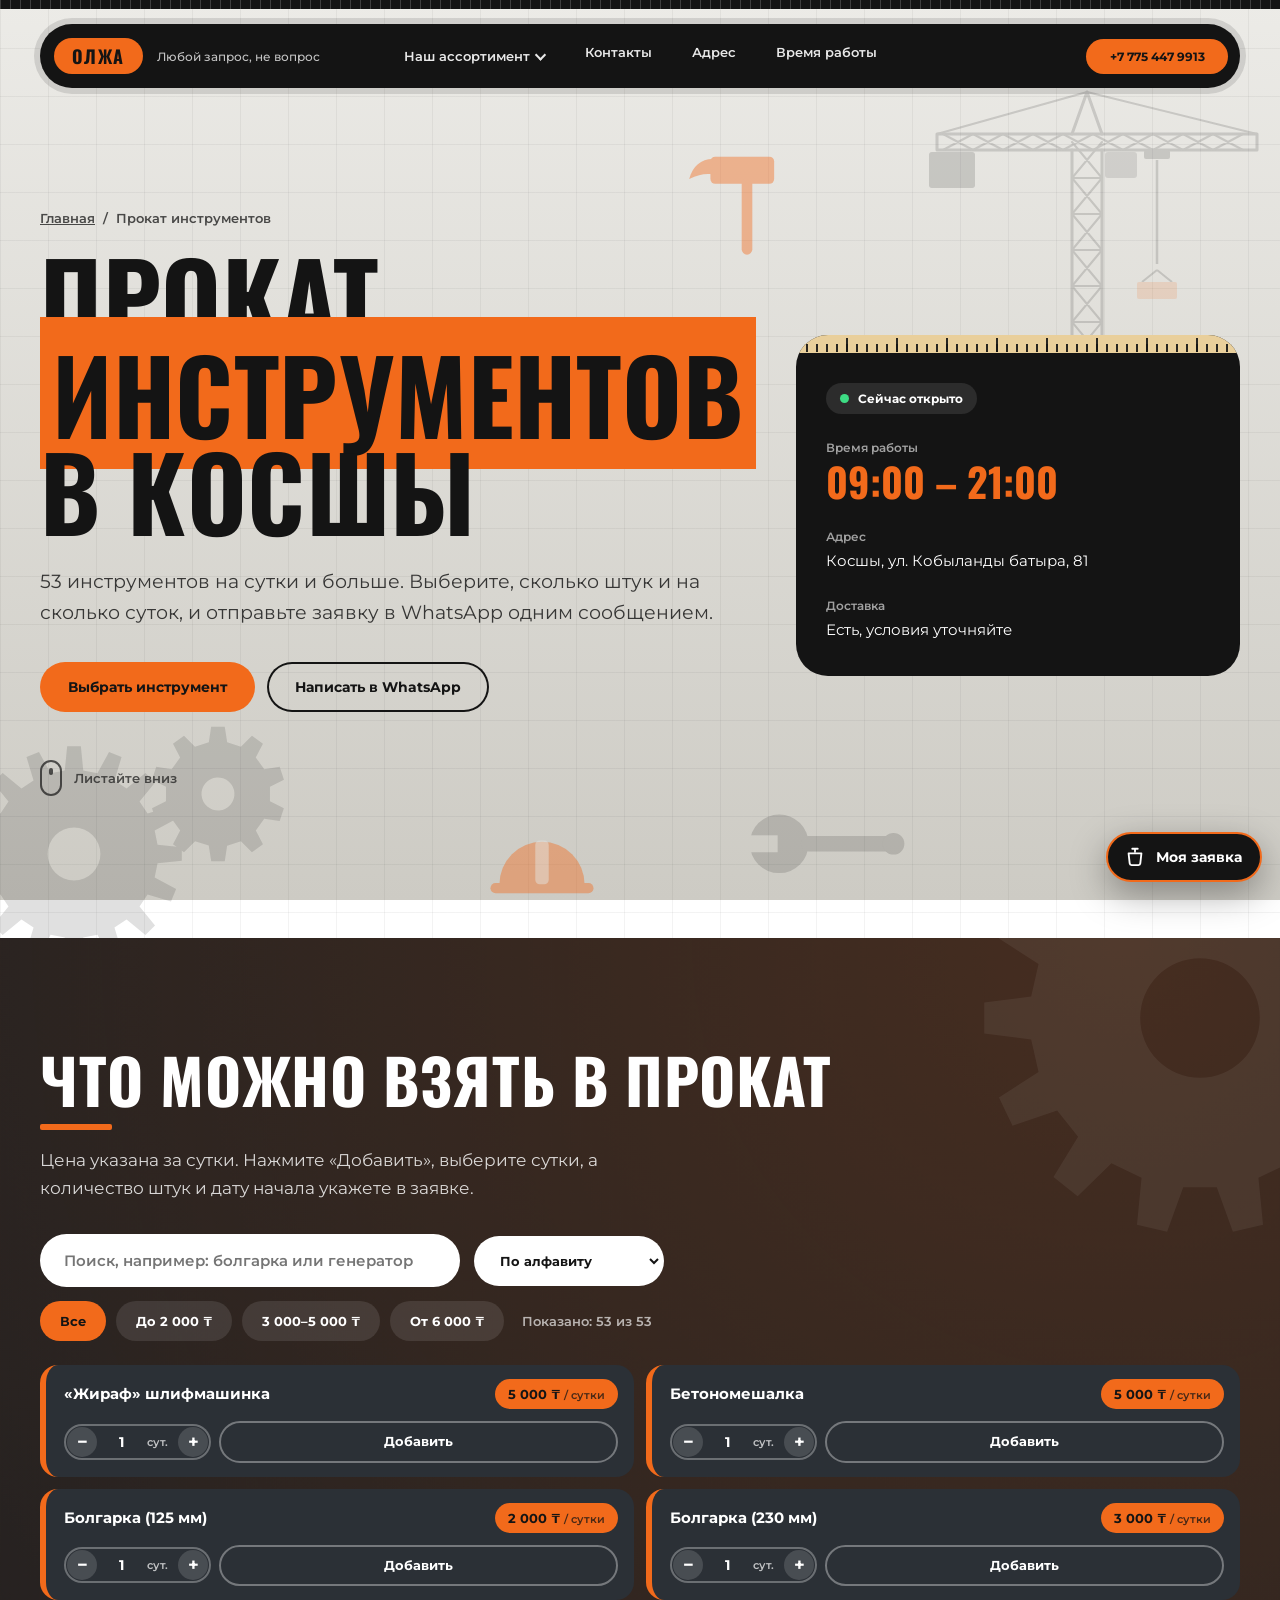
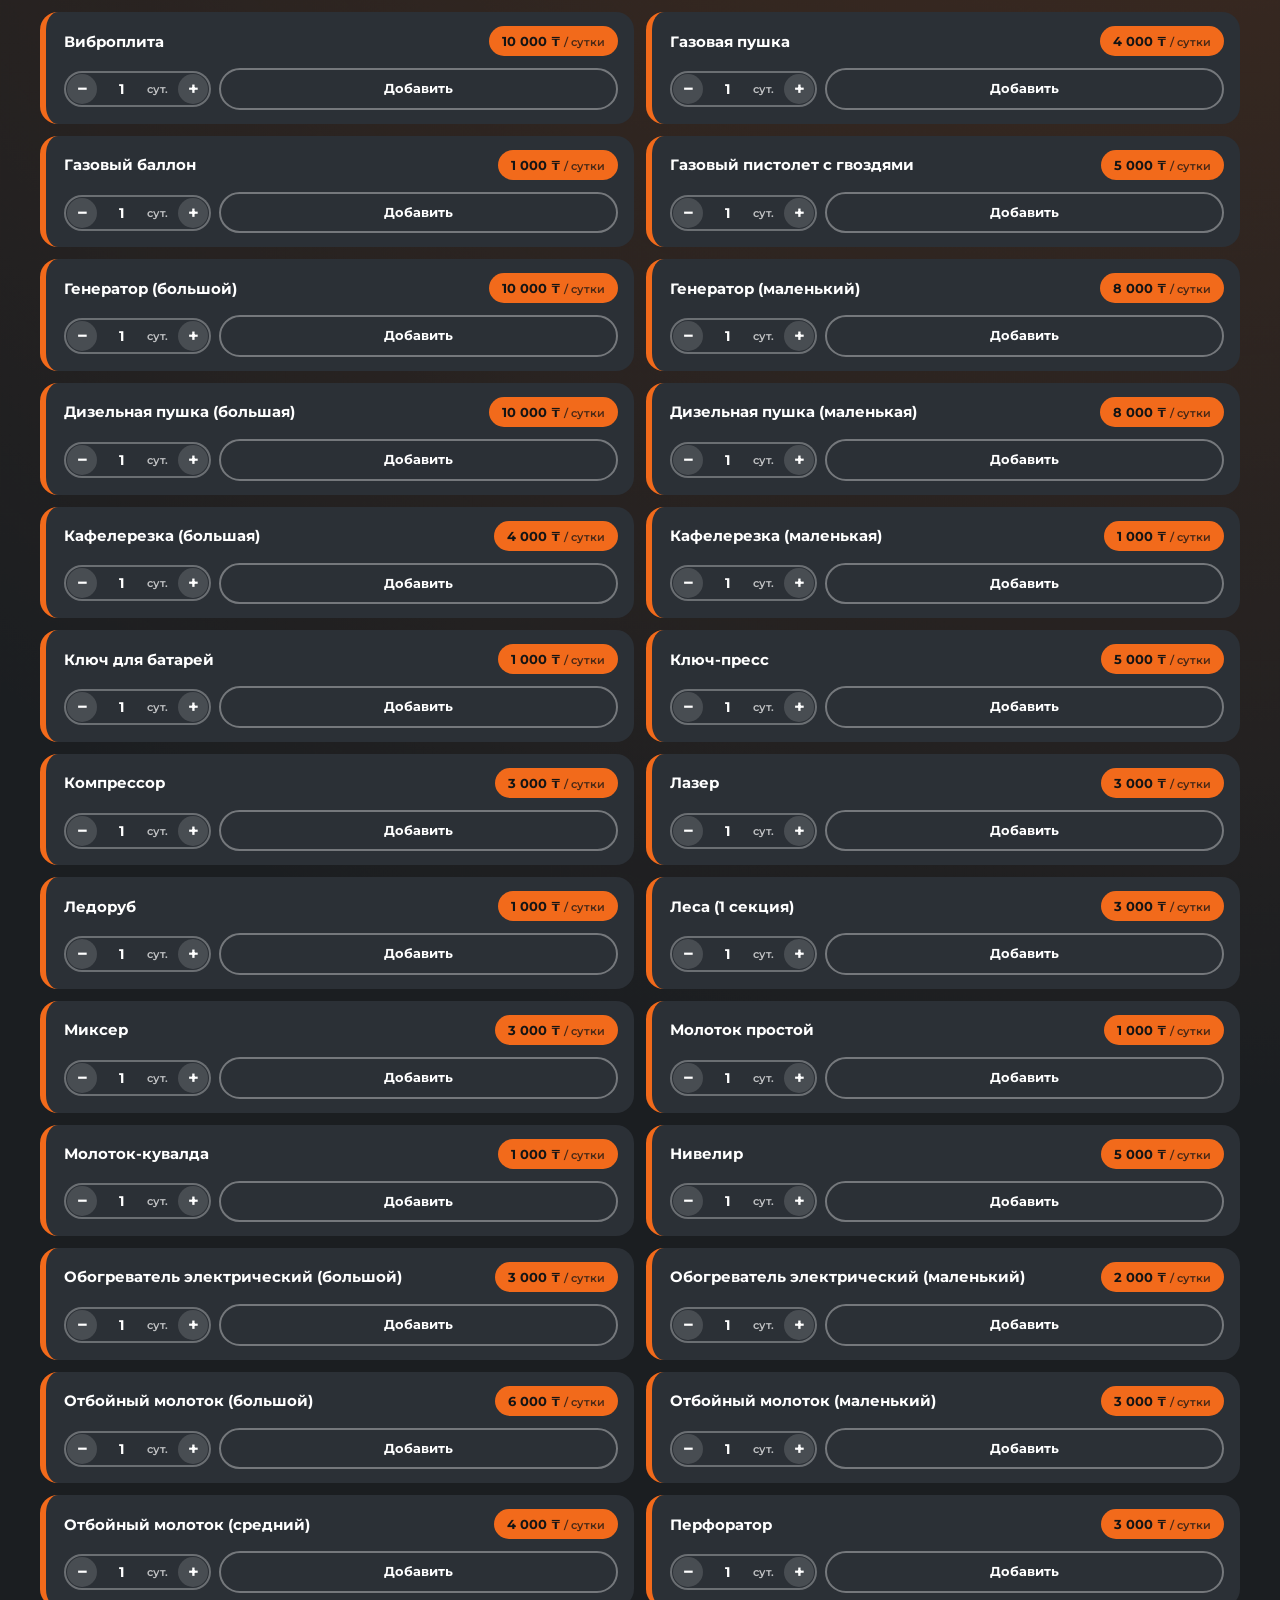
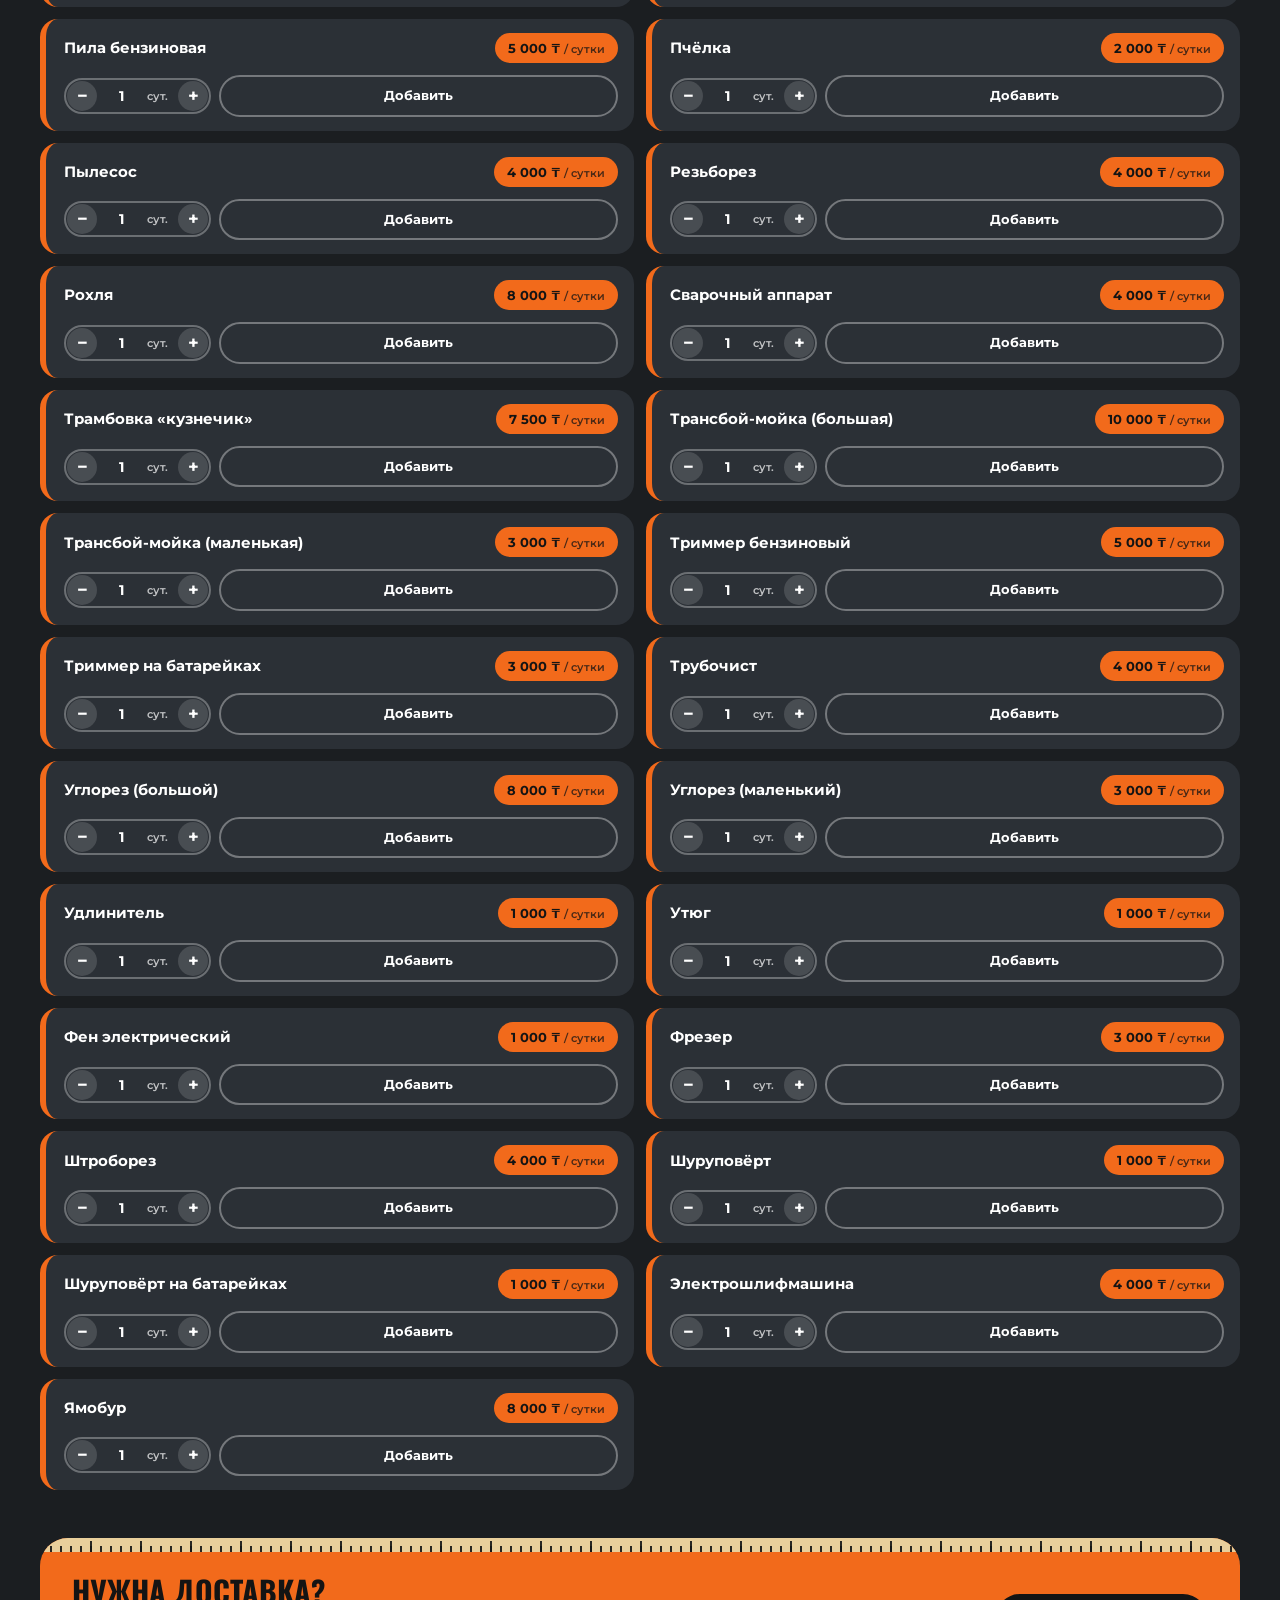
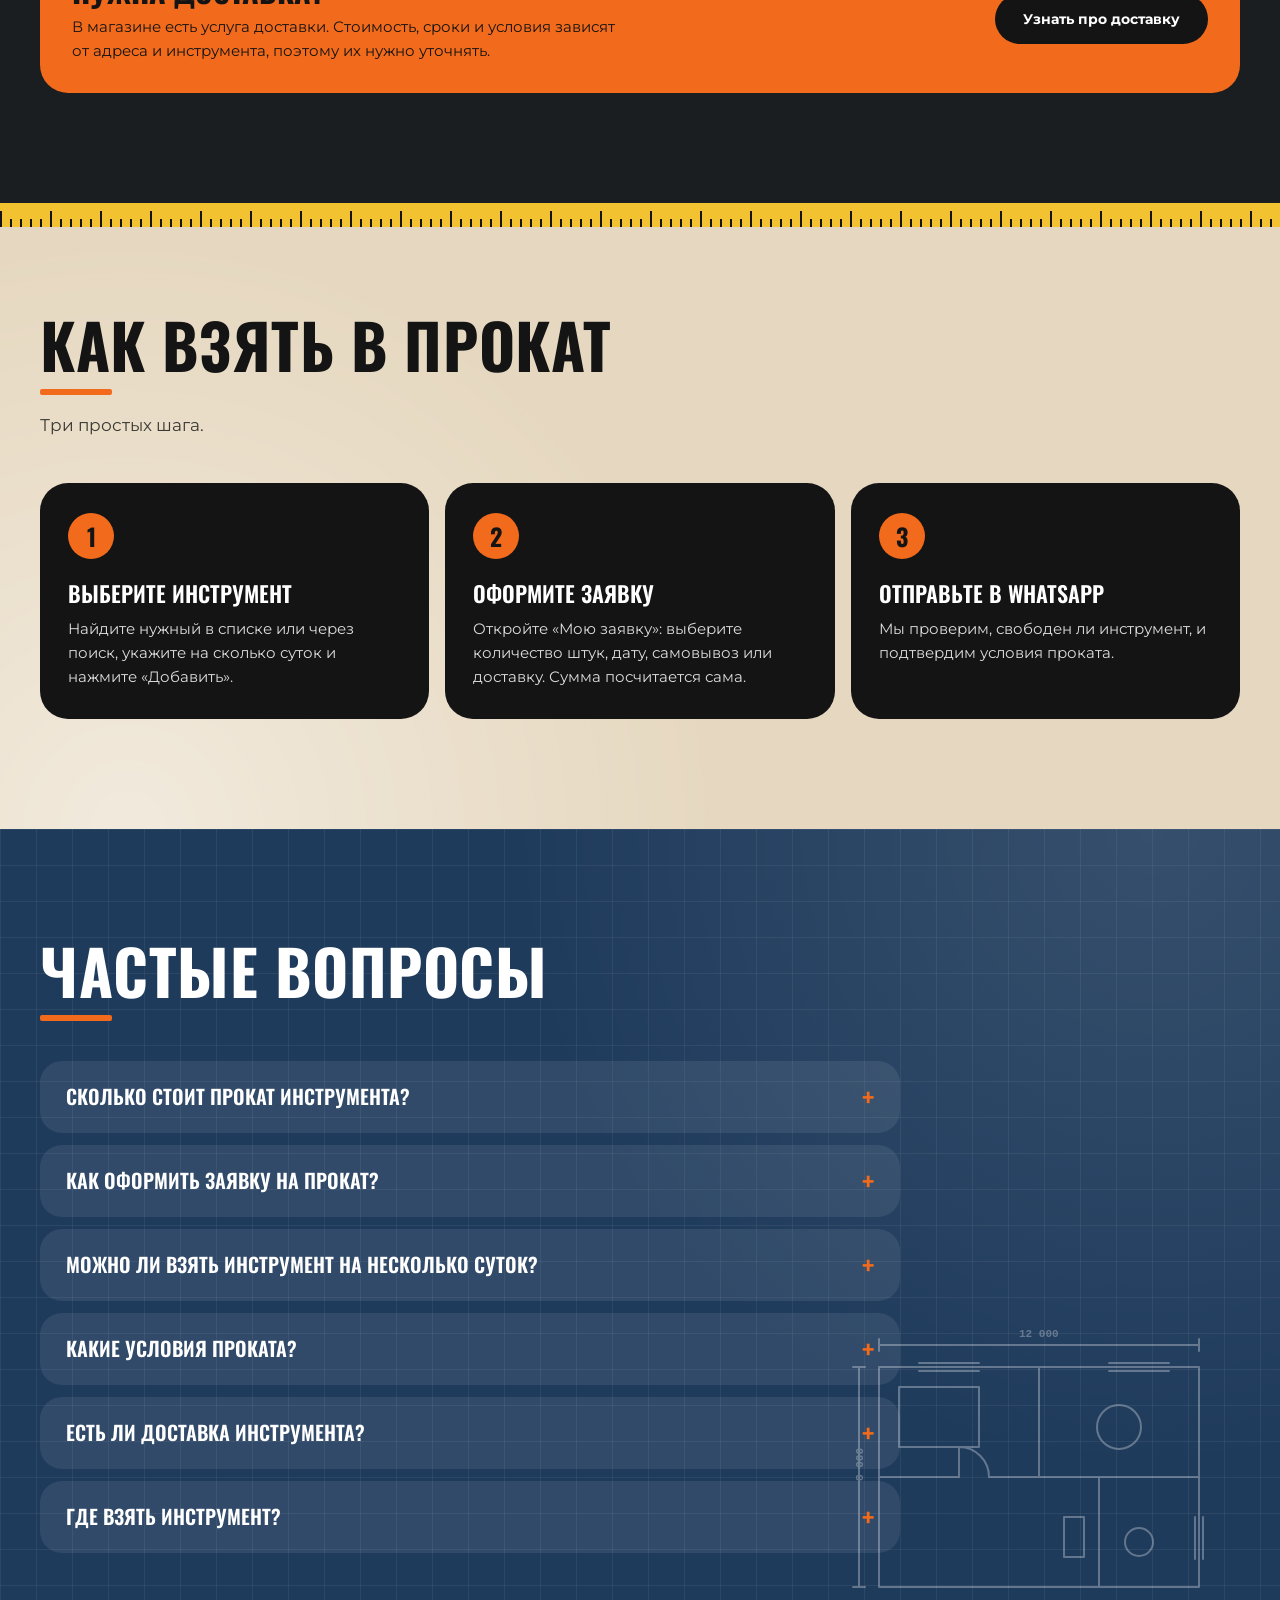
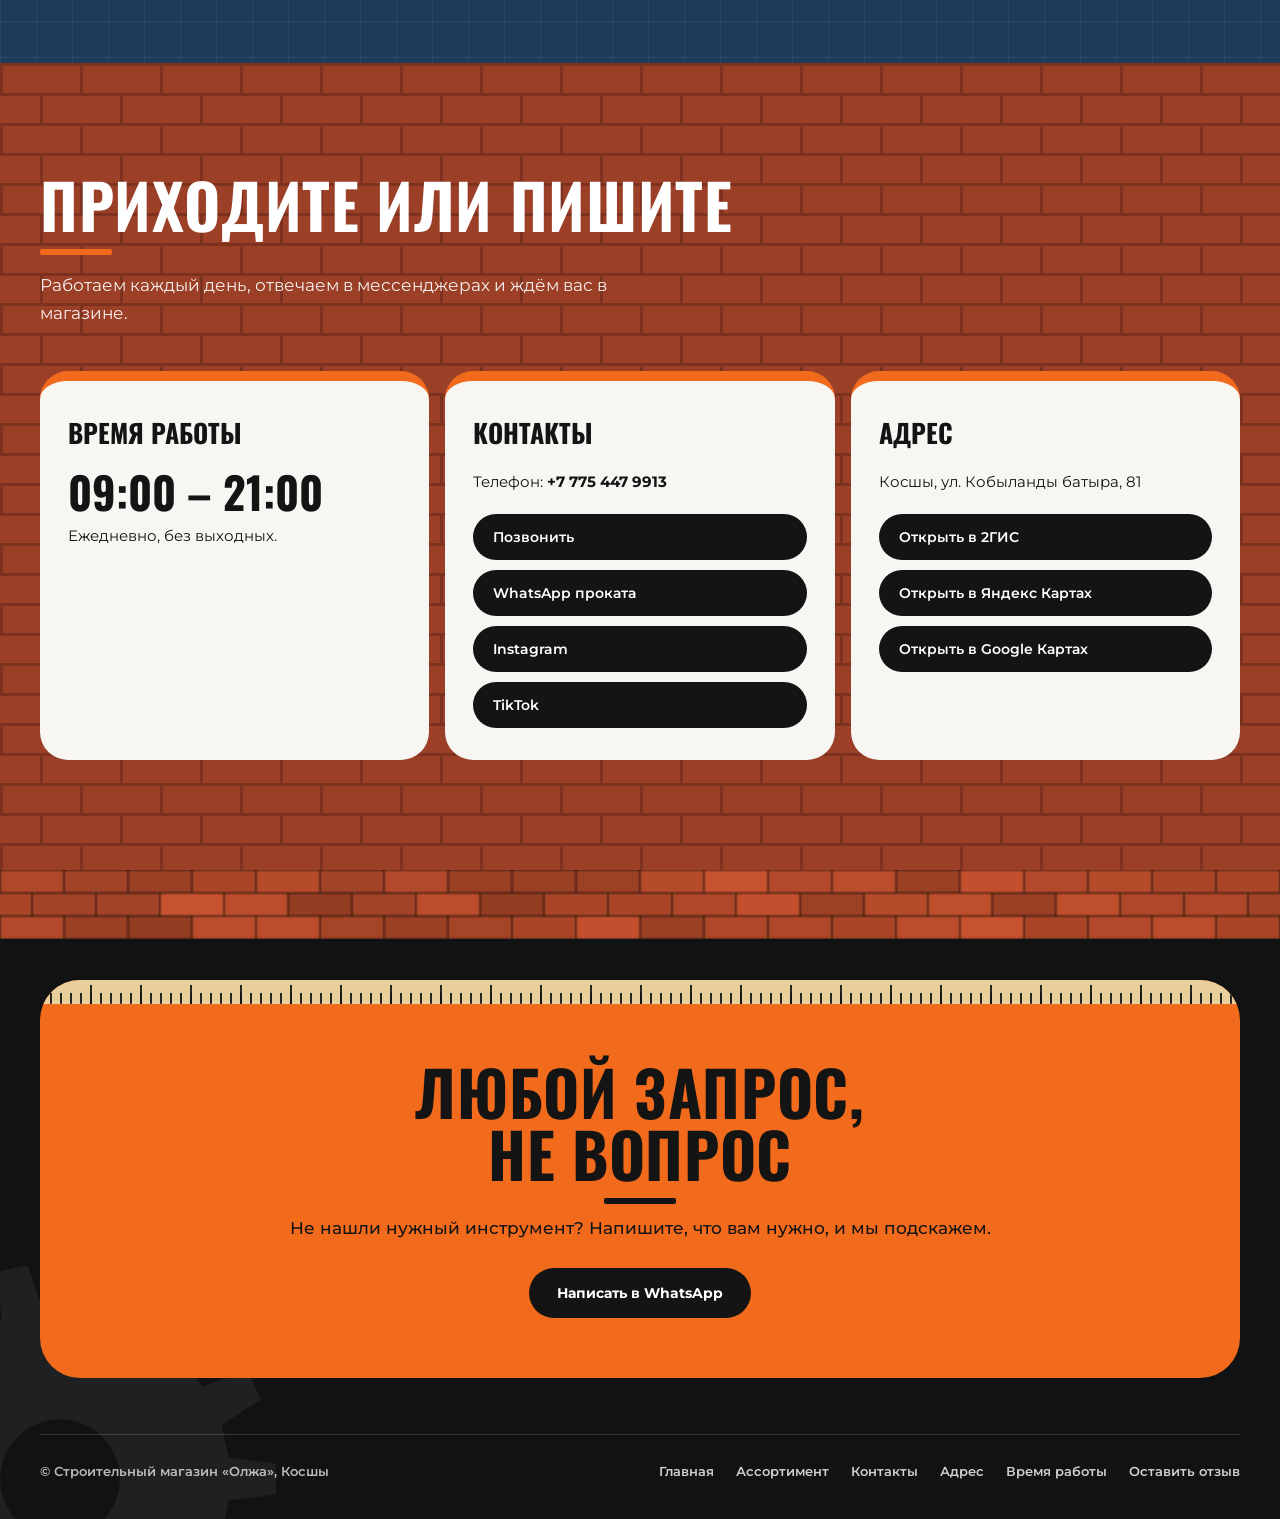
==== commit 500b2621: "Update arenda.html" ====
--- a/arenda.html
+++ b/arenda.html
@@ -692,6 +692,15 @@
     .delivery-in { padding: 18px 22px 26px; }
     .delivery h3 { font-size: 24px; }
   }
+
+  /* ---------- Меню ассортимента: метки «Скоро» ---------- */
+  .dd-menu a.is-soon { opacity: .6; }
+  .dd-menu a.is-soon:hover { opacity: 1; }
+  .m-sub a.is-soon { color: #fff; opacity: .6; }
+  .has-dd.open > .m-sub { max-height: 1100px; }
+  .card .thumb .tag { position: absolute; top: 10px; right: 10px; z-index: 2; font: 700 11px var(--body); padding: 5px 11px; border-radius: 999px; }
+  .card .thumb .tag.ready { background: var(--accent); color: var(--ink); }
+  .card .thumb .tag.soon { background: rgba(20,20,20,.72); color: #fff; }
 </style>
 <script type="application/ld+json">
 {
@@ -2310,19 +2319,25 @@
   <ul class="nav-links">
     <li class="has-dd" id="ddDesktop">
       <button class="dd-toggle" type="button" aria-expanded="false">Наш ассортимент</button>
-      <ul class="dd-menu">
-        <li><a href="eurocubes.html">Еврокубы и разные емкости</a></li>
-        <li><a href="arenda.html">Прокат инструментов</a></li>
-        <li><a href="metal.html">Металлы</a></li>
-        <li><a href="https://olzhastroymarket.kz/#">Клеи, герметики и монтажная пена</a></li>
-        <li><a href="https://olzhastroymarket.kz/#">Автоакссесуары</a></li>
-        <li><a href="sukhie-smesi.html">Сухие смеси</a></li>
-        <li><a href="https://olzhastroymarket.kz/#">Инструменты</a></li>
-        <li><a href="https://olzhastroymarket.kz/#">Сантехника</a></li>
-        <li><a href="https://olzhastroymarket.kz/#">Все для отопительной системы</a></li>
-        <li><a href="https://olzhastroymarket.kz/#">Краски и лаки</a></li>
-        <li><a href="https://olzhastroymarket.kz/#">Крепежные материалы</a></li>
-        <li><a href="https://olzhastroymarket.kz/#">Гипсокартон и комплектующие</a></li>
+      <ul class="dd-menu" data-sections>
+        <li><a href="eurocubes.html" data-section="Еврокубы и разные емкости">Еврокубы и разные емкости</a></li>
+        <li><a href="arenda.html" data-section="Прокат инструментов">Прокат инструментов</a></li>
+        <li><a href="metal.html" data-section="Металлы">Металлы</a></li>
+        <li><a href="sukhie-smesi.html" data-section="Сухие смеси">Сухие смеси</a></li>
+        <li><a href="#" data-section="Все для дома">Все для дома</a></li>
+        <li><a href="#" data-section="Электротовары">Электротовары</a></li>
+        <li><a href="#" data-section="Клеи, герметики и монтажная пена">Клеи, герметики и монтажная пена</a></li>
+        <li><a href="#" data-section="Автоаксессуары">Автоаксессуары</a></li>
+        <li><a href="#" data-section="Инструменты">Инструменты</a></li>
+        <li><a href="#" data-section="Сантехника">Сантехника</a></li>
+        <li><a href="#" data-section="Все для отопительной системы">Все для отопительной системы</a></li>
+        <li><a href="#" data-section="Краски и лаки">Краски и лаки</a></li>
+        <li><a href="#" data-section="Крепежные материалы">Крепежные материалы</a></li>
+        <li><a href="#" data-section="Гипсокартон и комплектующие">Гипсокартон и комплектующие</a></li>
+        <li><a href="#" data-section="Электроводонагреватель">Электроводонагреватель</a></li>
+        <li><a href="#" data-section="Водоснабжение">Водоснабжение</a></li>
+        <li><a href="#" data-section="Вентиляция">Вентиляция</a></li>
+        <li><a href="#" data-section="Строительный инвентарь">Строительный инвентарь</a></li>
       </ul>
     </li>
     <li><a href="#contacts">Контакты</a></li>
@@ -2340,19 +2355,25 @@
   <ul class="mobile-menu" id="mobileMenu">
     <li class="has-dd" id="ddMobile">
       <button class="dd-toggle" type="button" aria-expanded="false">Наш ассортимент</button>
-      <ul class="m-sub">
-        <li><a href="eurocubes.html">Еврокубы и разные емкости</a></li>
-        <li><a href="arenda.html">Прокат инструментов</a></li>
-        <li><a href="metal.html">Металлы</a></li>
-        <li><a href="https://olzhastroymarket.kz/#">Клеи, герметики и монтажная пена</a></li>
-        <li><a href="https://olzhastroymarket.kz/#">Автоакссесуары</a></li>
-        <li><a href="sukhie-smesi.html">Сухие смеси</a></li>
-        <li><a href="https://olzhastroymarket.kz/#">Инструменты</a></li>
-        <li><a href="https://olzhastroymarket.kz/#">Сантехника</a></li>
-        <li><a href="https://olzhastroymarket.kz/#">Все для отопительной системы</a></li>
-        <li><a href="https://olzhastroymarket.kz/#">Краски и лаки</a></li>
-        <li><a href="https://olzhastroymarket.kz/#">Крепежные материалы</a></li>
-        <li><a href="https://olzhastroymarket.kz/#">Гипсокартон и комплектующие</a></li>
+      <ul class="m-sub" data-sections>
+        <li><a href="eurocubes.html" data-section="Еврокубы и разные емкости">Еврокубы и разные емкости</a></li>
+        <li><a href="arenda.html" data-section="Прокат инструментов">Прокат инструментов</a></li>
+        <li><a href="metal.html" data-section="Металлы">Металлы</a></li>
+        <li><a href="sukhie-smesi.html" data-section="Сухие смеси">Сухие смеси</a></li>
+        <li><a href="#" data-section="Все для дома">Все для дома</a></li>
+        <li><a href="#" data-section="Электротовары">Электротовары</a></li>
+        <li><a href="#" data-section="Клеи, герметики и монтажная пена">Клеи, герметики и монтажная пена</a></li>
+        <li><a href="#" data-section="Автоаксессуары">Автоаксессуары</a></li>
+        <li><a href="#" data-section="Инструменты">Инструменты</a></li>
+        <li><a href="#" data-section="Сантехника">Сантехника</a></li>
+        <li><a href="#" data-section="Все для отопительной системы">Все для отопительной системы</a></li>
+        <li><a href="#" data-section="Краски и лаки">Краски и лаки</a></li>
+        <li><a href="#" data-section="Крепежные материалы">Крепежные материалы</a></li>
+        <li><a href="#" data-section="Гипсокартон и комплектующие">Гипсокартон и комплектующие</a></li>
+        <li><a href="#" data-section="Электроводонагреватель">Электроводонагреватель</a></li>
+        <li><a href="#" data-section="Водоснабжение">Водоснабжение</a></li>
+        <li><a href="#" data-section="Вентиляция">Вентиляция</a></li>
+        <li><a href="#" data-section="Строительный инвентарь">Строительный инвентарь</a></li>
       </ul>
     </li>
     <li><a href="#contacts">Контакты</a></li>
@@ -2371,7 +2392,7 @@
         <h1>Прокат <mark>инструментов</mark> в Косшы</h1>
         <p class="lead">53 инструментов на сутки и больше. Выберите, сколько штук и на сколько суток, и отправьте заявку в WhatsApp одним сообщением.</p>
         <div class="hero-cta">
-          <a class="btn btn-yellow" href="#catalog">Выбрать инструмент</a>
+          <a class="btn btn-accent" href="#catalog">Выбрать инструмент</a>
           <a class="btn btn-line" data-wa href="https://wa.me/77754479913">Написать в WhatsApp</a>
         </div>
         <a class="scroll-cue" href="#catalog"><i></i>Листайте вниз</a>
@@ -2843,5 +2864,7 @@
 </script>
 <script src="config.js"></script>
 <script src="rental.js" defer></script>
+<script src="soon.js" defer></script>
+<script src="fx.js" defer></script>
 </body>
 </html>
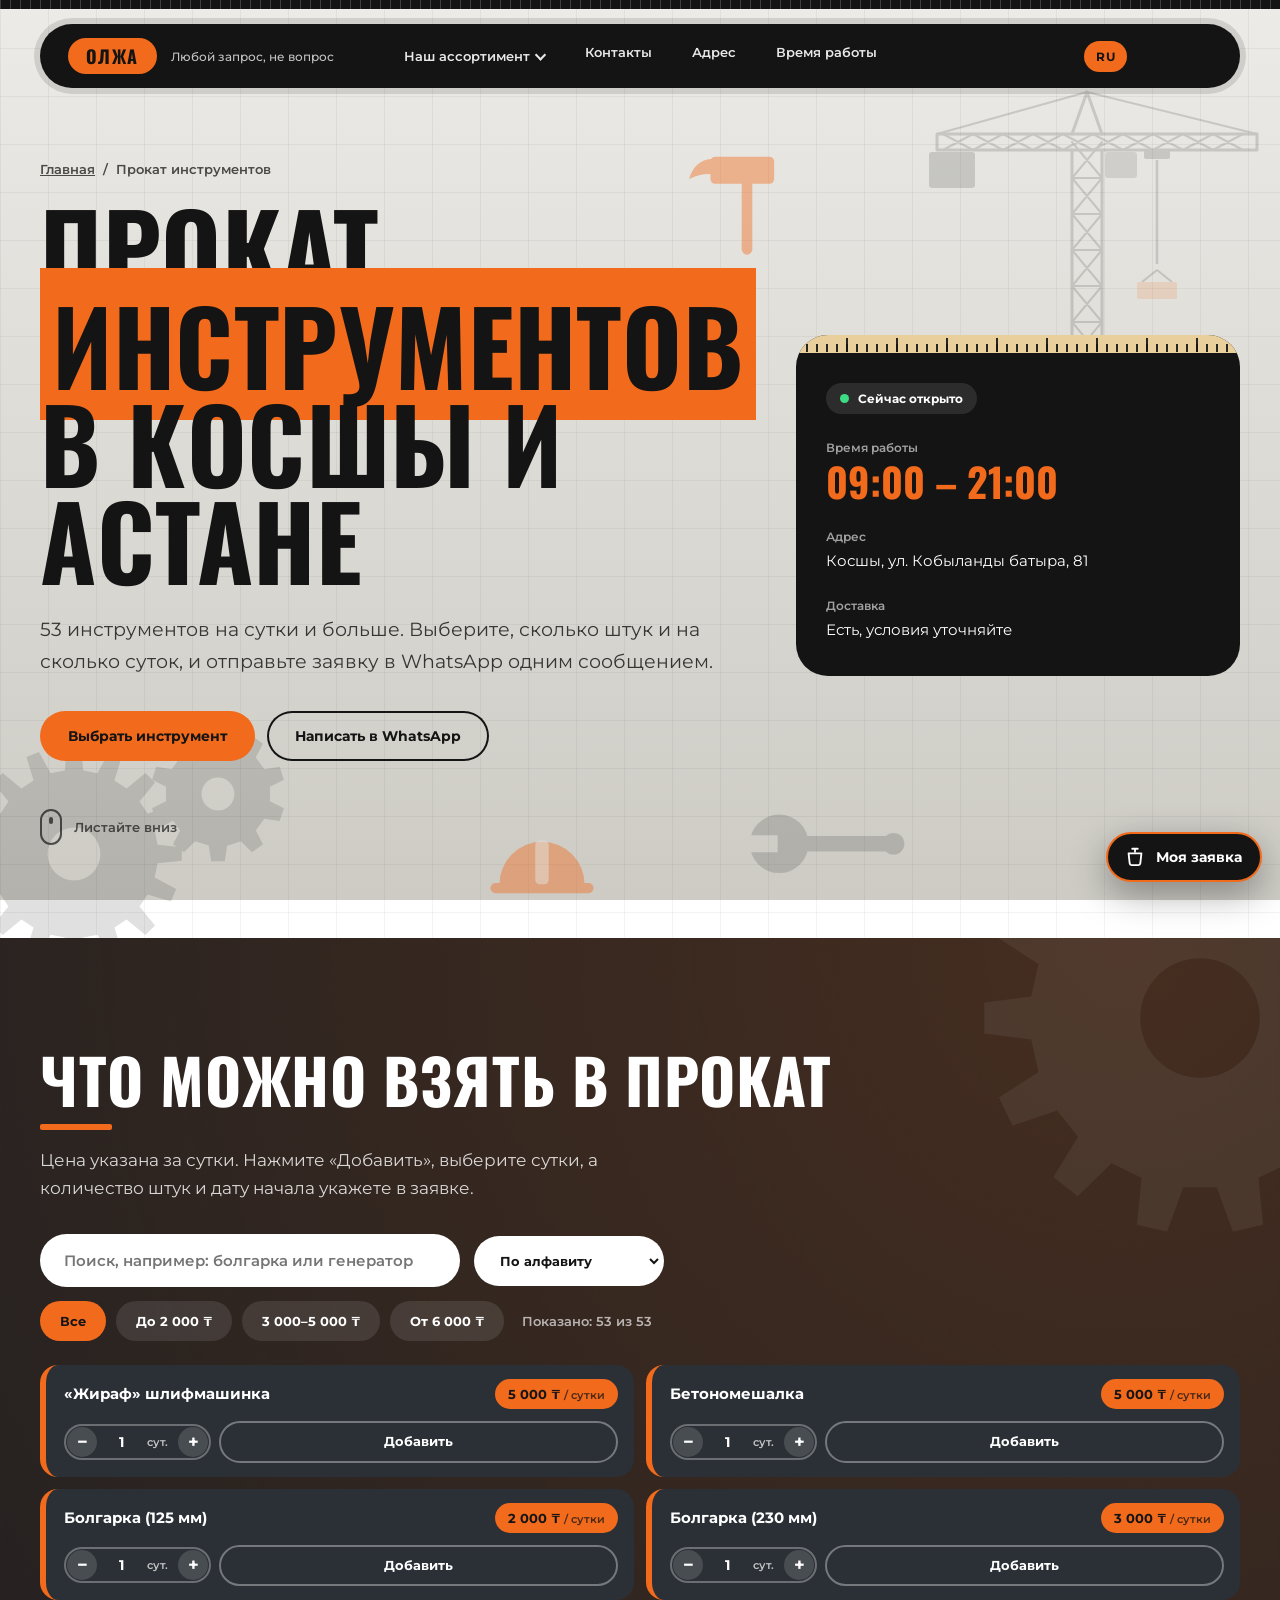
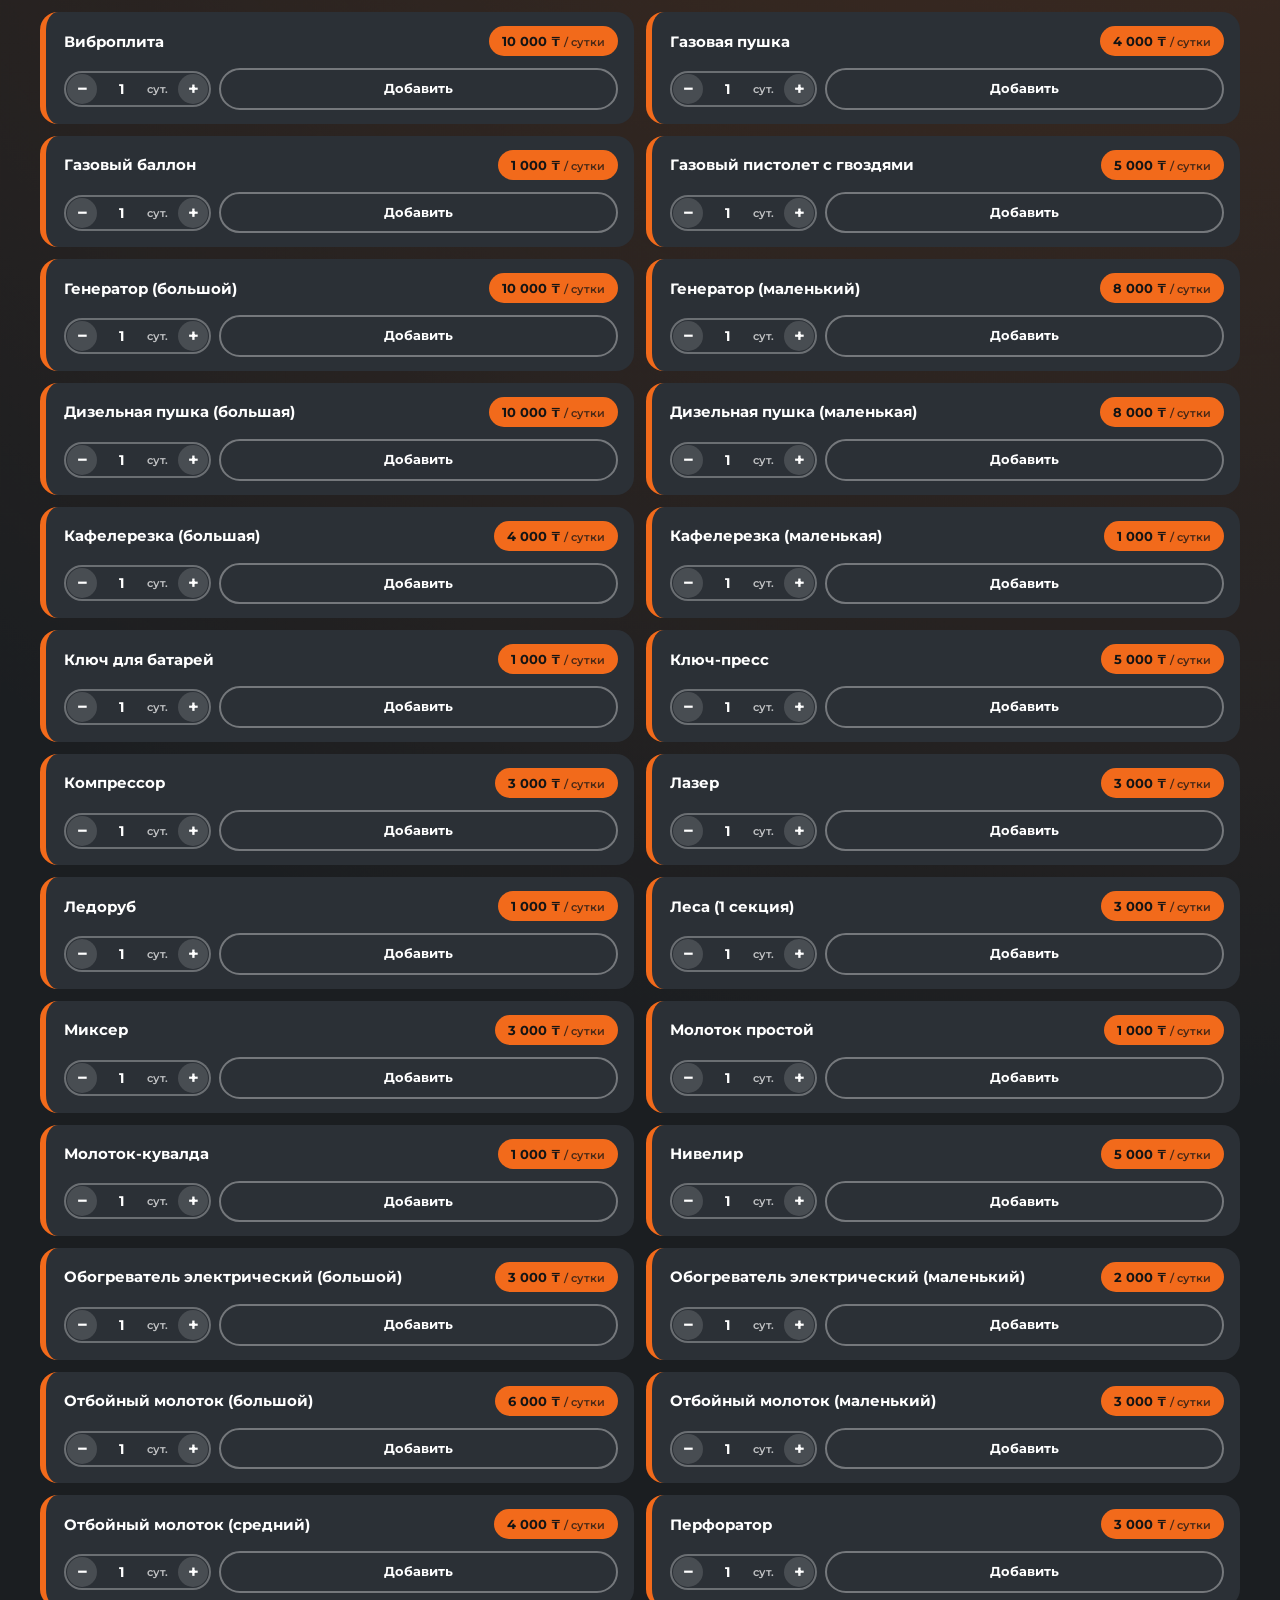
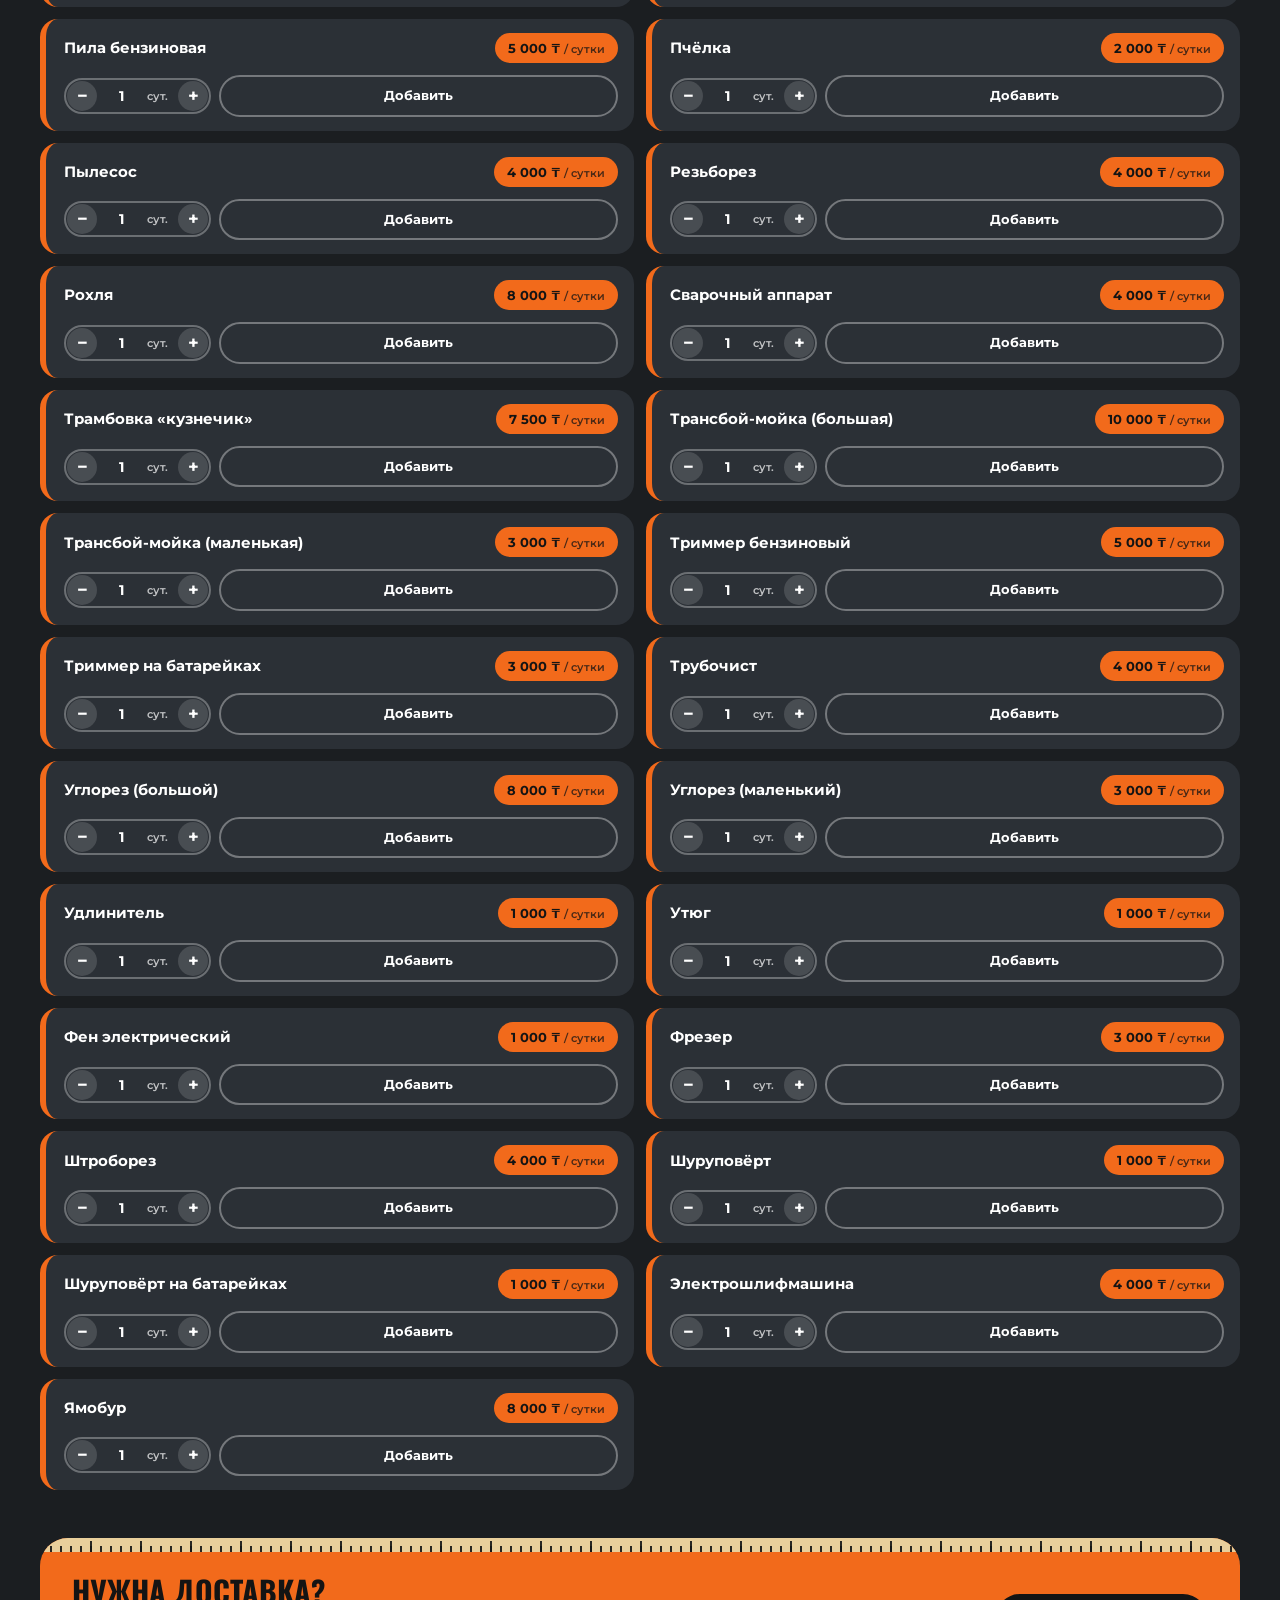
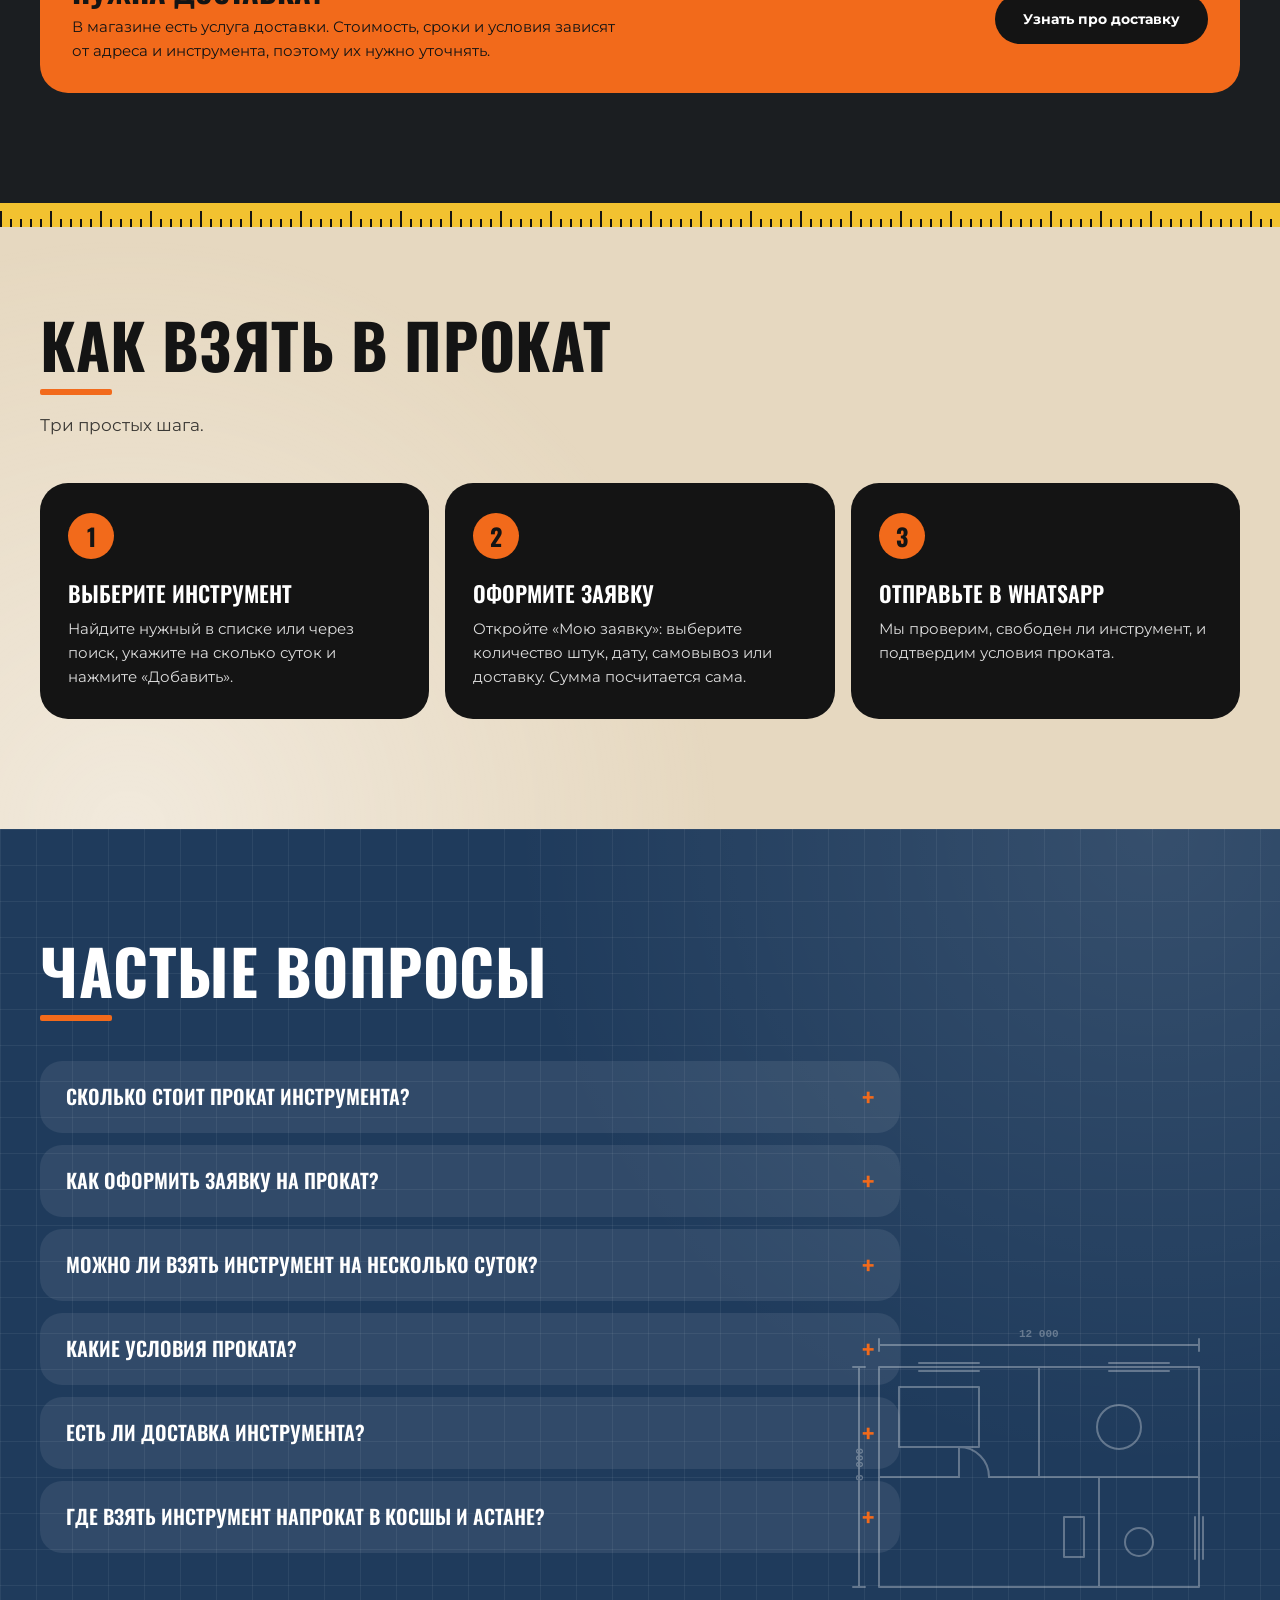
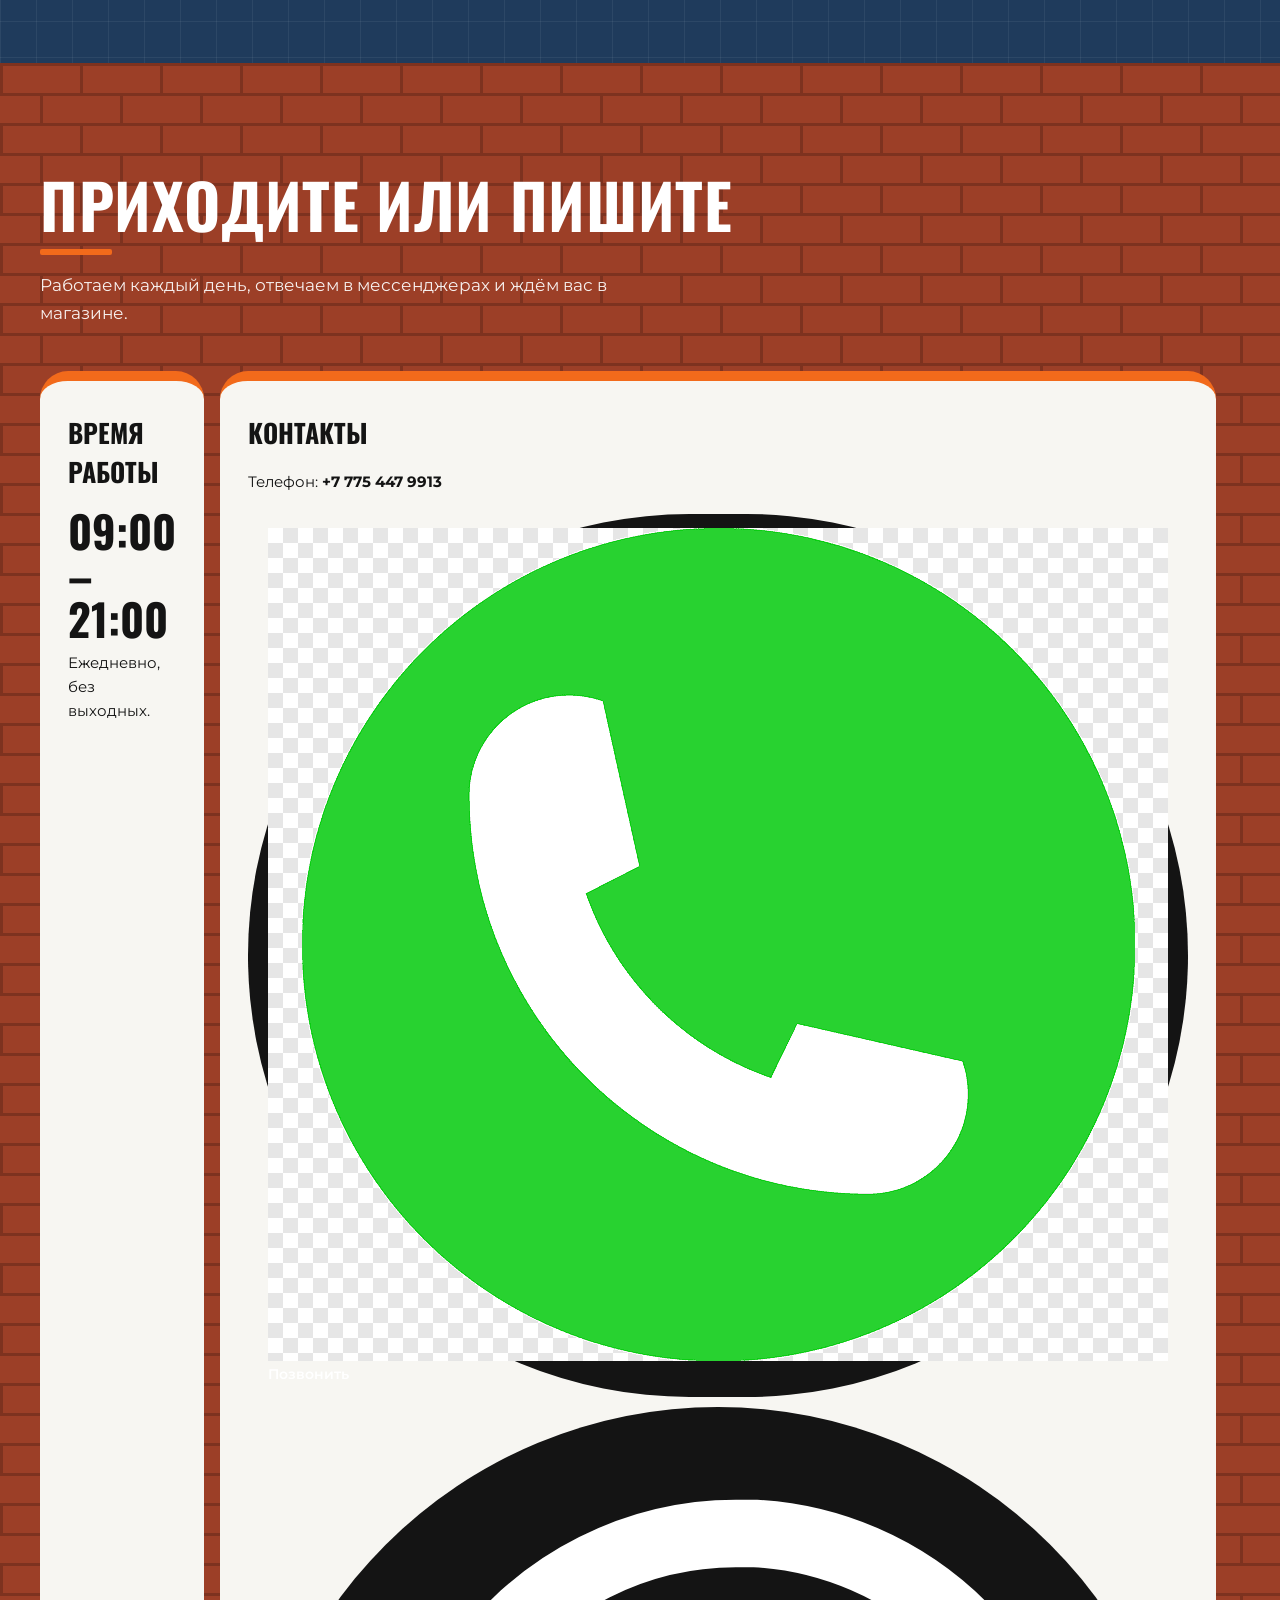
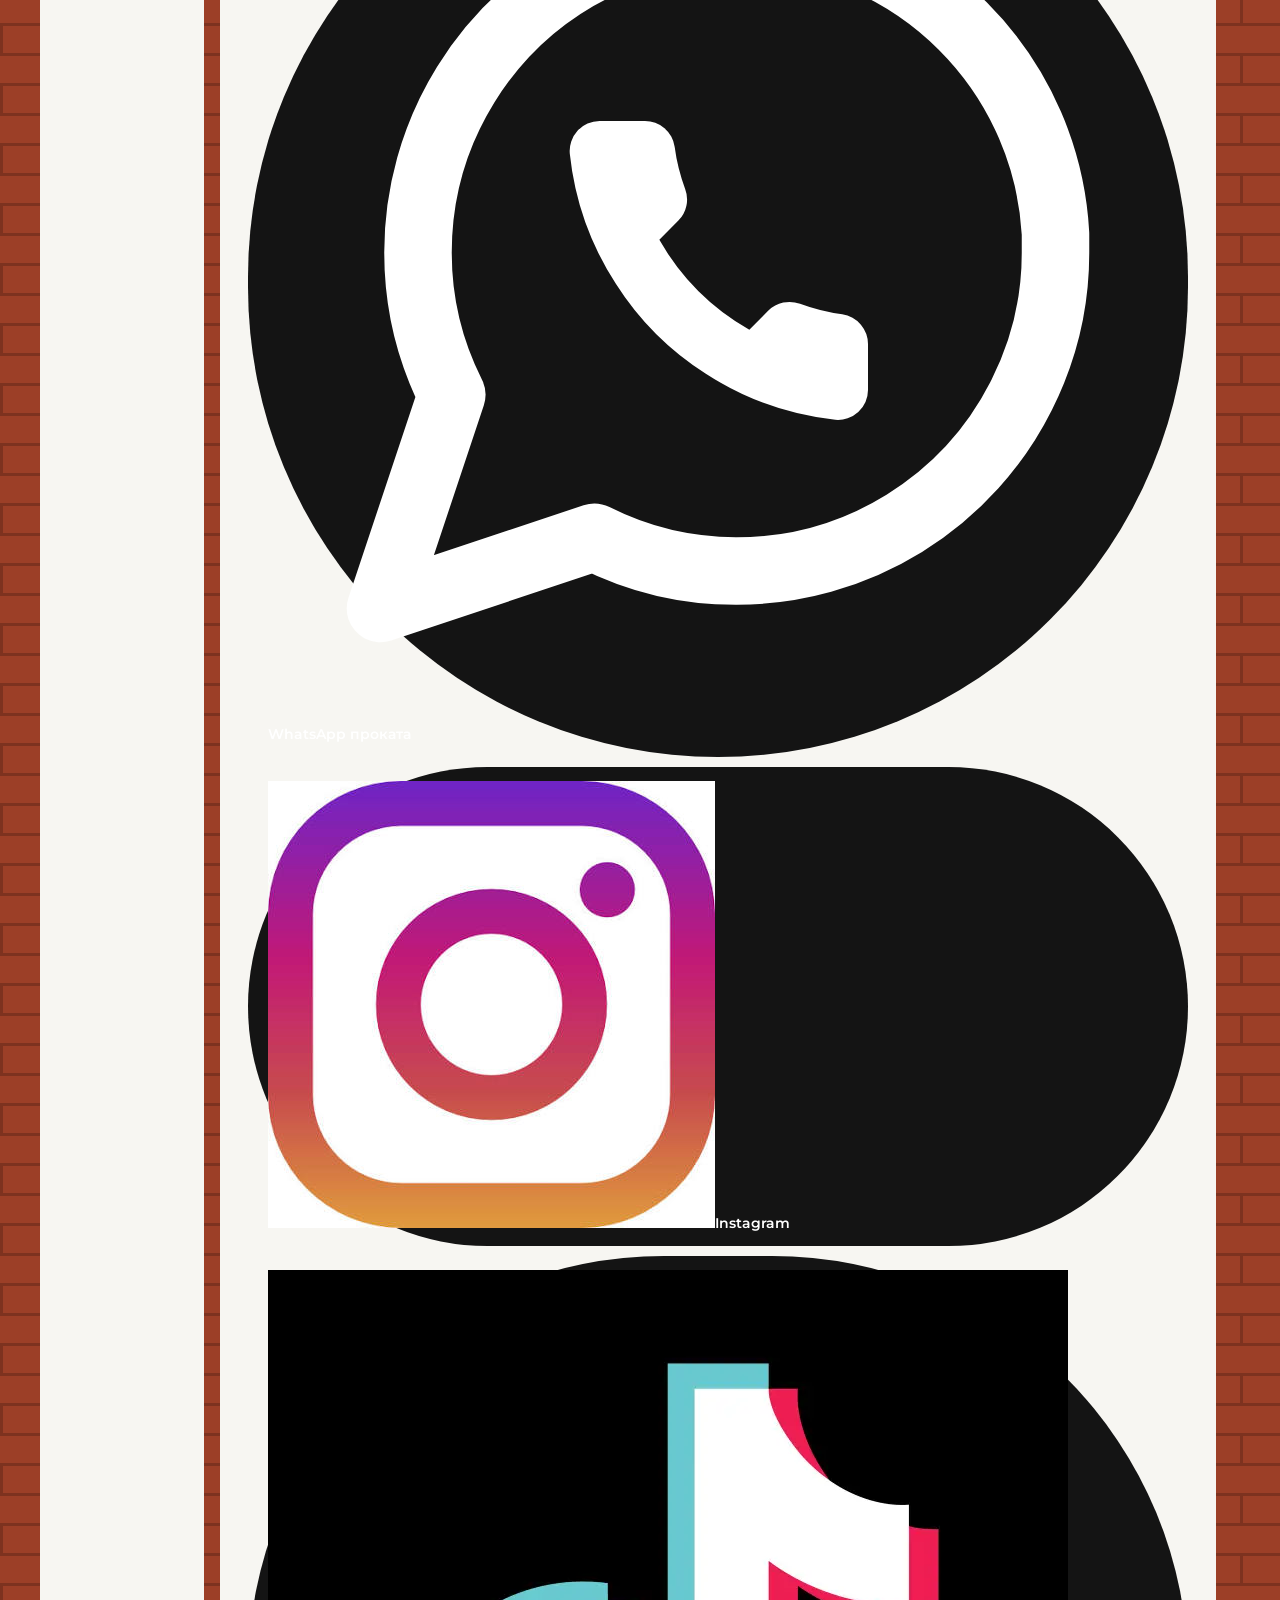
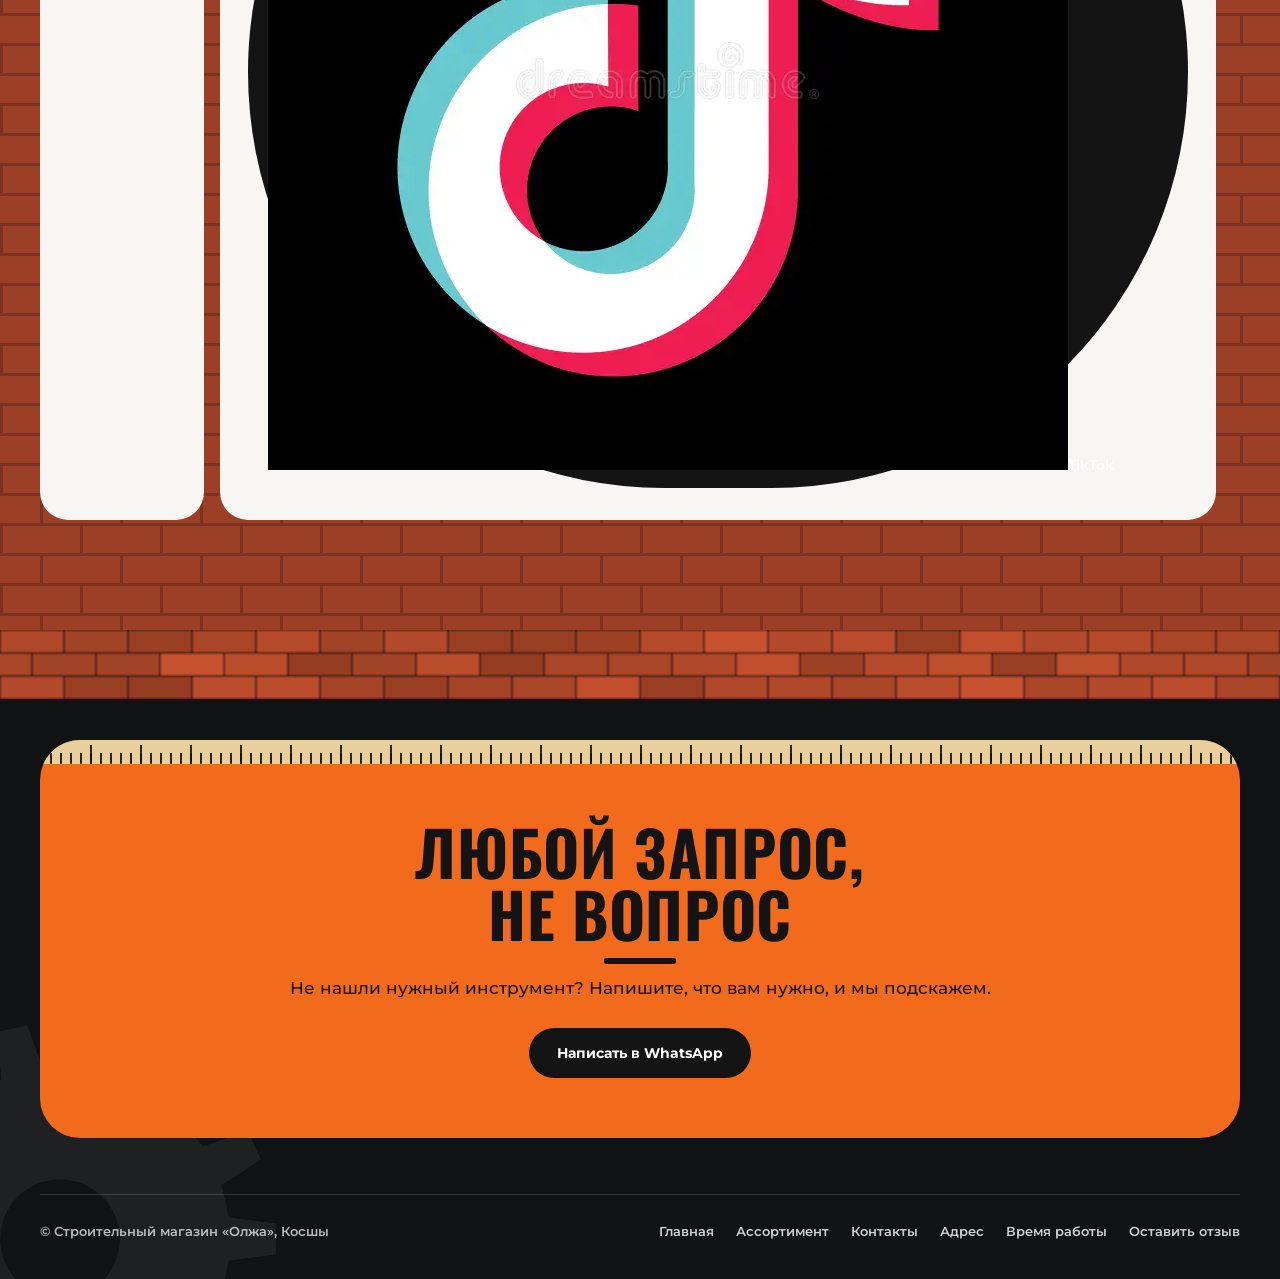
==== commit 9cb3d803: "Update arenda.html" ====
--- a/arenda.html
+++ b/arenda.html
@@ -3,12 +3,11 @@
 <head>
 <meta charset="UTF-8">
 <meta name="viewport" content="width=device-width, initial-scale=1">
-<title>Прокат инструментов в Косшы — бетономешалка, генератор, перфоратор, виброплита | Магазин «Олжа»</title>
-<meta name="description" content="Прокат инструментов в Косшы: бетономешалка, перфоратор, отбойные молотки, генераторы, виброплита, ямобур, болгарки и ещё 53 позиций. Цены за сутки, заявка в WhatsApp. ул. Кобыланды батыра, 81.">
-<meta name="keywords" content="прокат инструментов Косшы, аренда инструмента Косшы, аренда бетономешалки, аренда генератора, аренда перфоратора, аренда виброплиты, ямобур, отбойный молоток, прокат болгарки, инструмент напрокат, Олжа">
+<title>Прокат инструментов в Косшы и Астане — бетономешалка, генератор, перфоратор, виброплита | Магазин «Олжа»</title>
+<meta name="description" content="Прокат инструментов в Косшы и Астане: бетономешалка, перфоратор, отбойные молотки, генераторы, виброплита, ямобур, болгарки и ещё 53 позиций. Цены за сутки, заявка в WhatsApp. ул. Кобыланды батыра, 81.">
+<meta name="keywords" content="прокат инструментов Косшы, аренда инструмента Косшы, аренда бетономешалки, аренда генератора, аренда перфоратора, аренда виброплиты, ямобур, отбойный молоток, прокат болгарки, инструмент напрокат, Олжа, прокат инструментов Астана, аренда инструмента Астана, аренда бетономешалки Астана, аренда генератора Астана">
 <meta name="robots" content="index, follow, max-image-preview:large">
-<link rel="canonical" href="https://olzhastroymarket.kz/arenda.html">
-<meta name="theme-color" content="#141414">
+<meta name="theme-color" content="#0b2447">
 <meta name="format-detection" content="telephone=yes">
 <meta name="geo.region" content="KZ-AKM">
 <meta name="geo.placename" content="Косшы">
@@ -18,9 +17,8 @@
 <meta property="og:type" content="website">
 <meta property="og:locale" content="ru_RU">
 <meta property="og:site_name" content="Строительный магазин «Олжа»">
-<meta property="og:title" content="Прокат инструментов в Косшы — магазин «Олжа»">
+<meta property="og:title" content="Прокат инструментов в Косшы и Астане — магазин «Олжа»">
 <meta property="og:description" content="53 инструментов в прокат: бетономешалки, генераторы, перфораторы и другое. Цена за сутки, заявка в WhatsApp.">
-<meta property="og:url" content="https://olzhastroymarket.kz/arenda.html">
 <meta property="og:image" content="https://olzhastroymarket.kz/images/og.jpg">
 <meta name="twitter:card" content="summary_large_image">
 <link rel="icon" href="data:image/svg+xml,%3Csvg xmlns='http://www.w3.org/2000/svg' viewBox='0 0 64 64'%3E%3Crect width='64' height='64' rx='14' fill='%23141414'/%3E%3Ctext x='32' y='45' font-size='38' font-family='Arial' font-weight='700' text-anchor='middle' fill='%23f26a1b'%3EО%3C/text%3E%3C/svg%3E">
@@ -702,18 +700,18 @@
   .card .thumb .tag.ready { background: var(--accent); color: var(--ink); }
   .card .thumb .tag.soon { background: rgba(20,20,20,.72); color: #fff; }
 </style>
+<link rel="stylesheet" href="theme.css">
 <script type="application/ld+json">
 {
  "@context": "https://schema.org",
  "@graph": [
   {
    "@type": "CollectionPage",
-   "@id": "https://olzhastroymarket.kz/arenda.html#page",
-   "url": "https://olzhastroymarket.kz/arenda.html",
+   "@id": "#page",
    "name": "Прокат инструментов в Косшы",
    "inLanguage": "ru",
    "isPartOf": {
-    "@id": "https://olzhastroymarket.kz/#store"
+    "@id": "#store"
    },
    "mainEntity": {
     "@type": "ItemList",
@@ -730,9 +728,8 @@
         "@type": "Offer",
         "price": "5000",
         "priceCurrency": "KZT",
-        "url": "https://olzhastroymarket.kz/arenda.html",
-        "seller": {
-         "@id": "https://olzhastroymarket.kz/#store"
+        "seller": {
+         "@id": "#store"
         },
         "priceSpecification": {
          "@type": "UnitPriceSpecification",
@@ -758,9 +755,8 @@
         "@type": "Offer",
         "price": "2000",
         "priceCurrency": "KZT",
-        "url": "https://olzhastroymarket.kz/arenda.html",
-        "seller": {
-         "@id": "https://olzhastroymarket.kz/#store"
+        "seller": {
+         "@id": "#store"
         },
         "priceSpecification": {
          "@type": "UnitPriceSpecification",
@@ -786,9 +782,8 @@
         "@type": "Offer",
         "price": "3000",
         "priceCurrency": "KZT",
-        "url": "https://olzhastroymarket.kz/arenda.html",
-        "seller": {
-         "@id": "https://olzhastroymarket.kz/#store"
+        "seller": {
+         "@id": "#store"
         },
         "priceSpecification": {
          "@type": "UnitPriceSpecification",
@@ -814,9 +809,8 @@
         "@type": "Offer",
         "price": "10000",
         "priceCurrency": "KZT",
-        "url": "https://olzhastroymarket.kz/arenda.html",
-        "seller": {
-         "@id": "https://olzhastroymarket.kz/#store"
+        "seller": {
+         "@id": "#store"
         },
         "priceSpecification": {
          "@type": "UnitPriceSpecification",
@@ -842,9 +836,8 @@
         "@type": "Offer",
         "price": "4000",
         "priceCurrency": "KZT",
-        "url": "https://olzhastroymarket.kz/arenda.html",
-        "seller": {
-         "@id": "https://olzhastroymarket.kz/#store"
+        "seller": {
+         "@id": "#store"
         },
         "priceSpecification": {
          "@type": "UnitPriceSpecification",
@@ -870,9 +863,8 @@
         "@type": "Offer",
         "price": "1000",
         "priceCurrency": "KZT",
-        "url": "https://olzhastroymarket.kz/arenda.html",
-        "seller": {
-         "@id": "https://olzhastroymarket.kz/#store"
+        "seller": {
+         "@id": "#store"
         },
         "priceSpecification": {
          "@type": "UnitPriceSpecification",
@@ -898,9 +890,8 @@
         "@type": "Offer",
         "price": "5000",
         "priceCurrency": "KZT",
-        "url": "https://olzhastroymarket.kz/arenda.html",
-        "seller": {
-         "@id": "https://olzhastroymarket.kz/#store"
+        "seller": {
+         "@id": "#store"
         },
         "priceSpecification": {
          "@type": "UnitPriceSpecification",
@@ -926,9 +917,8 @@
         "@type": "Offer",
         "price": "10000",
         "priceCurrency": "KZT",
-        "url": "https://olzhastroymarket.kz/arenda.html",
-        "seller": {
-         "@id": "https://olzhastroymarket.kz/#store"
+        "seller": {
+         "@id": "#store"
         },
         "priceSpecification": {
          "@type": "UnitPriceSpecification",
@@ -954,9 +944,8 @@
         "@type": "Offer",
         "price": "8000",
         "priceCurrency": "KZT",
-        "url": "https://olzhastroymarket.kz/arenda.html",
-        "seller": {
-         "@id": "https://olzhastroymarket.kz/#store"
+        "seller": {
+         "@id": "#store"
         },
         "priceSpecification": {
          "@type": "UnitPriceSpecification",
@@ -982,9 +971,8 @@
         "@type": "Offer",
         "price": "10000",
         "priceCurrency": "KZT",
-        "url": "https://olzhastroymarket.kz/arenda.html",
-        "seller": {
-         "@id": "https://olzhastroymarket.kz/#store"
+        "seller": {
+         "@id": "#store"
         },
         "priceSpecification": {
          "@type": "UnitPriceSpecification",
@@ -1010,9 +998,8 @@
         "@type": "Offer",
         "price": "8000",
         "priceCurrency": "KZT",
-        "url": "https://olzhastroymarket.kz/arenda.html",
-        "seller": {
-         "@id": "https://olzhastroymarket.kz/#store"
+        "seller": {
+         "@id": "#store"
         },
         "priceSpecification": {
          "@type": "UnitPriceSpecification",
@@ -1038,9 +1025,8 @@
         "@type": "Offer",
         "price": "5000",
         "priceCurrency": "KZT",
-        "url": "https://olzhastroymarket.kz/arenda.html",
-        "seller": {
-         "@id": "https://olzhastroymarket.kz/#store"
+        "seller": {
+         "@id": "#store"
         },
         "priceSpecification": {
          "@type": "UnitPriceSpecification",
@@ -1066,9 +1052,8 @@
         "@type": "Offer",
         "price": "4000",
         "priceCurrency": "KZT",
-        "url": "https://olzhastroymarket.kz/arenda.html",
-        "seller": {
-         "@id": "https://olzhastroymarket.kz/#store"
+        "seller": {
+         "@id": "#store"
         },
         "priceSpecification": {
          "@type": "UnitPriceSpecification",
@@ -1094,9 +1079,8 @@
         "@type": "Offer",
         "price": "1000",
         "priceCurrency": "KZT",
-        "url": "https://olzhastroymarket.kz/arenda.html",
-        "seller": {
-         "@id": "https://olzhastroymarket.kz/#store"
+        "seller": {
+         "@id": "#store"
         },
         "priceSpecification": {
          "@type": "UnitPriceSpecification",
@@ -1122,9 +1106,8 @@
         "@type": "Offer",
         "price": "1000",
         "priceCurrency": "KZT",
-        "url": "https://olzhastroymarket.kz/arenda.html",
-        "seller": {
-         "@id": "https://olzhastroymarket.kz/#store"
+        "seller": {
+         "@id": "#store"
         },
         "priceSpecification": {
          "@type": "UnitPriceSpecification",
@@ -1150,9 +1133,8 @@
         "@type": "Offer",
         "price": "5000",
         "priceCurrency": "KZT",
-        "url": "https://olzhastroymarket.kz/arenda.html",
-        "seller": {
-         "@id": "https://olzhastroymarket.kz/#store"
+        "seller": {
+         "@id": "#store"
         },
         "priceSpecification": {
          "@type": "UnitPriceSpecification",
@@ -1178,9 +1160,8 @@
         "@type": "Offer",
         "price": "3000",
         "priceCurrency": "KZT",
-        "url": "https://olzhastroymarket.kz/arenda.html",
-        "seller": {
-         "@id": "https://olzhastroymarket.kz/#store"
+        "seller": {
+         "@id": "#store"
         },
         "priceSpecification": {
          "@type": "UnitPriceSpecification",
@@ -1206,9 +1187,8 @@
         "@type": "Offer",
         "price": "3000",
         "priceCurrency": "KZT",
-        "url": "https://olzhastroymarket.kz/arenda.html",
-        "seller": {
-         "@id": "https://olzhastroymarket.kz/#store"
+        "seller": {
+         "@id": "#store"
         },
         "priceSpecification": {
          "@type": "UnitPriceSpecification",
@@ -1234,9 +1214,8 @@
         "@type": "Offer",
         "price": "1000",
         "priceCurrency": "KZT",
-        "url": "https://olzhastroymarket.kz/arenda.html",
-        "seller": {
-         "@id": "https://olzhastroymarket.kz/#store"
+        "seller": {
+         "@id": "#store"
         },
         "priceSpecification": {
          "@type": "UnitPriceSpecification",
@@ -1262,9 +1241,8 @@
         "@type": "Offer",
         "price": "3000",
         "priceCurrency": "KZT",
-        "url": "https://olzhastroymarket.kz/arenda.html",
-        "seller": {
-         "@id": "https://olzhastroymarket.kz/#store"
+        "seller": {
+         "@id": "#store"
         },
         "priceSpecification": {
          "@type": "UnitPriceSpecification",
@@ -1290,9 +1268,8 @@
         "@type": "Offer",
         "price": "3000",
         "priceCurrency": "KZT",
-        "url": "https://olzhastroymarket.kz/arenda.html",
-        "seller": {
-         "@id": "https://olzhastroymarket.kz/#store"
+        "seller": {
+         "@id": "#store"
         },
         "priceSpecification": {
          "@type": "UnitPriceSpecification",
@@ -1318,9 +1295,8 @@
         "@type": "Offer",
         "price": "1000",
         "priceCurrency": "KZT",
-        "url": "https://olzhastroymarket.kz/arenda.html",
-        "seller": {
-         "@id": "https://olzhastroymarket.kz/#store"
+        "seller": {
+         "@id": "#store"
         },
         "priceSpecification": {
          "@type": "UnitPriceSpecification",
@@ -1346,9 +1322,8 @@
         "@type": "Offer",
         "price": "1000",
         "priceCurrency": "KZT",
-        "url": "https://olzhastroymarket.kz/arenda.html",
-        "seller": {
-         "@id": "https://olzhastroymarket.kz/#store"
+        "seller": {
+         "@id": "#store"
         },
         "priceSpecification": {
          "@type": "UnitPriceSpecification",
@@ -1374,9 +1349,8 @@
         "@type": "Offer",
         "price": "5000",
         "priceCurrency": "KZT",
-        "url": "https://olzhastroymarket.kz/arenda.html",
-        "seller": {
-         "@id": "https://olzhastroymarket.kz/#store"
+        "seller": {
+         "@id": "#store"
         },
         "priceSpecification": {
          "@type": "UnitPriceSpecification",
@@ -1402,9 +1376,8 @@
         "@type": "Offer",
         "price": "3000",
         "priceCurrency": "KZT",
-        "url": "https://olzhastroymarket.kz/arenda.html",
-        "seller": {
-         "@id": "https://olzhastroymarket.kz/#store"
+        "seller": {
+         "@id": "#store"
         },
         "priceSpecification": {
          "@type": "UnitPriceSpecification",
@@ -1430,9 +1403,8 @@
         "@type": "Offer",
         "price": "2000",
         "priceCurrency": "KZT",
-        "url": "https://olzhastroymarket.kz/arenda.html",
-        "seller": {
-         "@id": "https://olzhastroymarket.kz/#store"
+        "seller": {
+         "@id": "#store"
         },
         "priceSpecification": {
          "@type": "UnitPriceSpecification",
@@ -1458,9 +1430,8 @@
         "@type": "Offer",
         "price": "6000",
         "priceCurrency": "KZT",
-        "url": "https://olzhastroymarket.kz/arenda.html",
-        "seller": {
-         "@id": "https://olzhastroymarket.kz/#store"
+        "seller": {
+         "@id": "#store"
         },
         "priceSpecification": {
          "@type": "UnitPriceSpecification",
@@ -1486,9 +1457,8 @@
         "@type": "Offer",
         "price": "3000",
         "priceCurrency": "KZT",
-        "url": "https://olzhastroymarket.kz/arenda.html",
-        "seller": {
-         "@id": "https://olzhastroymarket.kz/#store"
+        "seller": {
+         "@id": "#store"
         },
         "priceSpecification": {
          "@type": "UnitPriceSpecification",
@@ -1514,9 +1484,8 @@
         "@type": "Offer",
         "price": "4000",
         "priceCurrency": "KZT",
-        "url": "https://olzhastroymarket.kz/arenda.html",
-        "seller": {
-         "@id": "https://olzhastroymarket.kz/#store"
+        "seller": {
+         "@id": "#store"
         },
         "priceSpecification": {
          "@type": "UnitPriceSpecification",
@@ -1542,9 +1511,8 @@
         "@type": "Offer",
         "price": "3000",
         "priceCurrency": "KZT",
-        "url": "https://olzhastroymarket.kz/arenda.html",
-        "seller": {
-         "@id": "https://olzhastroymarket.kz/#store"
+        "seller": {
+         "@id": "#store"
         },
         "priceSpecification": {
          "@type": "UnitPriceSpecification",
@@ -1570,9 +1538,8 @@
         "@type": "Offer",
         "price": "5000",
         "priceCurrency": "KZT",
-        "url": "https://olzhastroymarket.kz/arenda.html",
-        "seller": {
-         "@id": "https://olzhastroymarket.kz/#store"
+        "seller": {
+         "@id": "#store"
         },
         "priceSpecification": {
          "@type": "UnitPriceSpecification",
@@ -1598,9 +1565,8 @@
         "@type": "Offer",
         "price": "2000",
         "priceCurrency": "KZT",
-        "url": "https://olzhastroymarket.kz/arenda.html",
-        "seller": {
-         "@id": "https://olzhastroymarket.kz/#store"
+        "seller": {
+         "@id": "#store"
         },
         "priceSpecification": {
          "@type": "UnitPriceSpecification",
@@ -1626,9 +1592,8 @@
         "@type": "Offer",
         "price": "4000",
         "priceCurrency": "KZT",
-        "url": "https://olzhastroymarket.kz/arenda.html",
-        "seller": {
-         "@id": "https://olzhastroymarket.kz/#store"
+        "seller": {
+         "@id": "#store"
         },
         "priceSpecification": {
          "@type": "UnitPriceSpecification",
@@ -1654,9 +1619,8 @@
         "@type": "Offer",
         "price": "4000",
         "priceCurrency": "KZT",
-        "url": "https://olzhastroymarket.kz/arenda.html",
-        "seller": {
-         "@id": "https://olzhastroymarket.kz/#store"
+        "seller": {
+         "@id": "#store"
         },
         "priceSpecification": {
          "@type": "UnitPriceSpecification",
@@ -1682,9 +1646,8 @@
         "@type": "Offer",
         "price": "8000",
         "priceCurrency": "KZT",
-        "url": "https://olzhastroymarket.kz/arenda.html",
-        "seller": {
-         "@id": "https://olzhastroymarket.kz/#store"
+        "seller": {
+         "@id": "#store"
         },
         "priceSpecification": {
          "@type": "UnitPriceSpecification",
@@ -1710,9 +1673,8 @@
         "@type": "Offer",
         "price": "4000",
         "priceCurrency": "KZT",
-        "url": "https://olzhastroymarket.kz/arenda.html",
-        "seller": {
-         "@id": "https://olzhastroymarket.kz/#store"
+        "seller": {
+         "@id": "#store"
         },
         "priceSpecification": {
          "@type": "UnitPriceSpecification",
@@ -1738,9 +1700,8 @@
         "@type": "Offer",
         "price": "7500",
         "priceCurrency": "KZT",
-        "url": "https://olzhastroymarket.kz/arenda.html",
-        "seller": {
-         "@id": "https://olzhastroymarket.kz/#store"
+        "seller": {
+         "@id": "#store"
         },
         "priceSpecification": {
          "@type": "UnitPriceSpecification",
@@ -1766,9 +1727,8 @@
         "@type": "Offer",
         "price": "10000",
         "priceCurrency": "KZT",
-        "url": "https://olzhastroymarket.kz/arenda.html",
-        "seller": {
-         "@id": "https://olzhastroymarket.kz/#store"
+        "seller": {
+         "@id": "#store"
         },
         "priceSpecification": {
          "@type": "UnitPriceSpecification",
@@ -1794,9 +1754,8 @@
         "@type": "Offer",
         "price": "3000",
         "priceCurrency": "KZT",
-        "url": "https://olzhastroymarket.kz/arenda.html",
-        "seller": {
-         "@id": "https://olzhastroymarket.kz/#store"
+        "seller": {
+         "@id": "#store"
         },
         "priceSpecification": {
          "@type": "UnitPriceSpecification",
@@ -1822,9 +1781,8 @@
         "@type": "Offer",
         "price": "5000",
         "priceCurrency": "KZT",
-        "url": "https://olzhastroymarket.kz/arenda.html",
-        "seller": {
-         "@id": "https://olzhastroymarket.kz/#store"
+        "seller": {
+         "@id": "#store"
         },
         "priceSpecification": {
          "@type": "UnitPriceSpecification",
@@ -1850,9 +1808,8 @@
         "@type": "Offer",
         "price": "3000",
         "priceCurrency": "KZT",
-        "url": "https://olzhastroymarket.kz/arenda.html",
-        "seller": {
-         "@id": "https://olzhastroymarket.kz/#store"
+        "seller": {
+         "@id": "#store"
         },
         "priceSpecification": {
          "@type": "UnitPriceSpecification",
@@ -1878,9 +1835,8 @@
         "@type": "Offer",
         "price": "4000",
         "priceCurrency": "KZT",
-        "url": "https://olzhastroymarket.kz/arenda.html",
-        "seller": {
-         "@id": "https://olzhastroymarket.kz/#store"
+        "seller": {
+         "@id": "#store"
         },
         "priceSpecification": {
          "@type": "UnitPriceSpecification",
@@ -1906,9 +1862,8 @@
         "@type": "Offer",
         "price": "8000",
         "priceCurrency": "KZT",
-        "url": "https://olzhastroymarket.kz/arenda.html",
-        "seller": {
-         "@id": "https://olzhastroymarket.kz/#store"
+        "seller": {
+         "@id": "#store"
         },
         "priceSpecification": {
          "@type": "UnitPriceSpecification",
@@ -1934,9 +1889,8 @@
         "@type": "Offer",
         "price": "3000",
         "priceCurrency": "KZT",
-        "url": "https://olzhastroymarket.kz/arenda.html",
-        "seller": {
-         "@id": "https://olzhastroymarket.kz/#store"
+        "seller": {
+         "@id": "#store"
         },
         "priceSpecification": {
          "@type": "UnitPriceSpecification",
@@ -1962,9 +1916,8 @@
         "@type": "Offer",
         "price": "1000",
         "priceCurrency": "KZT",
-        "url": "https://olzhastroymarket.kz/arenda.html",
-        "seller": {
-         "@id": "https://olzhastroymarket.kz/#store"
+        "seller": {
+         "@id": "#store"
         },
         "priceSpecification": {
          "@type": "UnitPriceSpecification",
@@ -1990,9 +1943,8 @@
         "@type": "Offer",
         "price": "1000",
         "priceCurrency": "KZT",
-        "url": "https://olzhastroymarket.kz/arenda.html",
-        "seller": {
-         "@id": "https://olzhastroymarket.kz/#store"
+        "seller": {
+         "@id": "#store"
         },
         "priceSpecification": {
          "@type": "UnitPriceSpecification",
@@ -2018,9 +1970,8 @@
         "@type": "Offer",
         "price": "1000",
         "priceCurrency": "KZT",
-        "url": "https://olzhastroymarket.kz/arenda.html",
-        "seller": {
-         "@id": "https://olzhastroymarket.kz/#store"
+        "seller": {
+         "@id": "#store"
         },
         "priceSpecification": {
          "@type": "UnitPriceSpecification",
@@ -2046,9 +1997,8 @@
         "@type": "Offer",
         "price": "3000",
         "priceCurrency": "KZT",
-        "url": "https://olzhastroymarket.kz/arenda.html",
-        "seller": {
-         "@id": "https://olzhastroymarket.kz/#store"
+        "seller": {
+         "@id": "#store"
         },
         "priceSpecification": {
          "@type": "UnitPriceSpecification",
@@ -2074,9 +2024,8 @@
         "@type": "Offer",
         "price": "4000",
         "priceCurrency": "KZT",
-        "url": "https://olzhastroymarket.kz/arenda.html",
-        "seller": {
-         "@id": "https://olzhastroymarket.kz/#store"
+        "seller": {
+         "@id": "#store"
         },
         "priceSpecification": {
          "@type": "UnitPriceSpecification",
@@ -2102,9 +2051,8 @@
         "@type": "Offer",
         "price": "1000",
         "priceCurrency": "KZT",
-        "url": "https://olzhastroymarket.kz/arenda.html",
-        "seller": {
-         "@id": "https://olzhastroymarket.kz/#store"
+        "seller": {
+         "@id": "#store"
         },
         "priceSpecification": {
          "@type": "UnitPriceSpecification",
@@ -2130,9 +2078,8 @@
         "@type": "Offer",
         "price": "1000",
         "priceCurrency": "KZT",
-        "url": "https://olzhastroymarket.kz/arenda.html",
-        "seller": {
-         "@id": "https://olzhastroymarket.kz/#store"
+        "seller": {
+         "@id": "#store"
         },
         "priceSpecification": {
          "@type": "UnitPriceSpecification",
@@ -2158,9 +2105,8 @@
         "@type": "Offer",
         "price": "4000",
         "priceCurrency": "KZT",
-        "url": "https://olzhastroymarket.kz/arenda.html",
-        "seller": {
-         "@id": "https://olzhastroymarket.kz/#store"
+        "seller": {
+         "@id": "#store"
         },
         "priceSpecification": {
          "@type": "UnitPriceSpecification",
@@ -2186,9 +2132,8 @@
         "@type": "Offer",
         "price": "8000",
         "priceCurrency": "KZT",
-        "url": "https://olzhastroymarket.kz/arenda.html",
-        "seller": {
-         "@id": "https://olzhastroymarket.kz/#store"
+        "seller": {
+         "@id": "#store"
         },
         "priceSpecification": {
          "@type": "UnitPriceSpecification",
@@ -2213,13 +2158,13 @@
      "@type": "ListItem",
      "position": 1,
      "name": "Главная",
-     "item": "https://olzhastroymarket.kz/"
+     "item": "index.html"
     },
     {
      "@type": "ListItem",
      "position": 2,
      "name": "Прокат инструментов",
-     "item": "https://olzhastroymarket.kz/arenda.html"
+     "item": "arenda.html"
     }
    ]
   },
@@ -2268,19 +2213,18 @@
     },
     {
      "@type": "Question",
-     "name": "Где взять инструмент?",
+     "name": "Где взять инструмент напрокат в Косшы и Астане?",
      "acceptedAnswer": {
       "@type": "Answer",
-      "text": "В магазине «Олжа»: Косшы, ул. Кобыланды батыра, 81. Работаем ежедневно с 09:00 до 21:00."
+      "text": "В магазине «Олжа»: Косшы (рядом с Астаной), ул. Кобыланды батыра, 81. Работаем ежедневно с 09:00 до 21:00."
      }
     }
    ]
   },
   {
    "@type": "HardwareStore",
-   "@id": "https://olzhastroymarket.kz/#store",
+   "@id": "#store",
    "name": "Строительный магазин «Олжа»",
-   "url": "https://olzhastroymarket.kz/",
    "telephone": "+77754479913",
    "address": {
     "@type": "PostalAddress",
@@ -2301,17 +2245,39 @@
     ],
     "opens": "09:00",
     "closes": "21:00"
-   }
+   },
+   "areaServed": [
+    {
+     "@type": "City",
+     "name": "Астана"
+    },
+    {
+     "@type": "City",
+     "name": "Косшы"
+    }
+   ],
+   "sameAs": [
+    "https://www.instagram.com/olzha.stroymart/",
+    "https://www.tiktok.com/@olzha.stroy"
+   ],
+   "hasMap": [
+    "https://2gis.kz/astana/geo/9570771978420241/71.370928,50.961205",
+    "https://yandex.ru/maps/-/CTgi7M9X",
+    "https://maps.app.goo.gl/bFrhattyiYupLbt3A?g_st=it"
+   ]
   }
  ]
 }
 </script>
+<script src="translations.js"></script>
+<script src="i18n.js"></script>
 </head>
-<body>
+<body data-wa="rental">
 
 <!-- ===================== NAVBAR ===================== -->
 <nav class="navbar" aria-label="Главное меню">
   <div class="brand">
+    <a class="brand-icon" href="index.html" aria-label="Олжа"><img src="images/logo.png" alt="" onerror="var l=['images/logo.jpg','images/logo.svg','images/logo.webp'],i=+this.dataset.i||0;if(i<l.length){this.dataset.i=i+1;this.src=l[i]}else{this.remove()}"></a>
     <a class="logo" href="index.html" aria-label="Строительный магазин Олжа">ОЛЖА</a>
     <span class="tagline">Любой запрос, не вопрос</span>
   </div>
@@ -2346,7 +2312,7 @@
   </ul>
 
   <div class="nav-actions">
-    <button class="phone-btn" id="phoneBtn" type="button" data-copy="+7 775 447 9913" title="Нажмите, чтобы скопировать">+7 775 447 9913</button>
+    <div class="lang" role="group" aria-label="Язык"><button type="button" data-lang="ru" aria-pressed="true" lang="ru">RU</button><button type="button" data-lang="kk" aria-pressed="false" lang="kk">ҚАЗ</button><button type="button" data-lang="en" aria-pressed="false" lang="en">EN</button></div>
     <button class="burger" id="burger" type="button" aria-label="Меню" aria-expanded="false" aria-controls="mobileMenu">
       <span></span><span></span><span></span>
     </button>
@@ -2389,7 +2355,7 @@
     <div class="wrap hero">
       <div>
         <p class="crumbs"><a href="index.html">Главная</a><span>/</span>Прокат инструментов</p>
-        <h1>Прокат <mark>инструментов</mark> в Косшы</h1>
+        <h1 data-i18n-html="h1.arenda">Прокат <mark>инструментов</mark> в Косшы и Астане</h1>
         <p class="lead">53 инструментов на сутки и больше. Выберите, сколько штук и на сколько суток, и отправьте заявку в WhatsApp одним сообщением.</p>
         <div class="hero-cta">
           <a class="btn btn-accent" href="#catalog">Выбрать инструмент</a>
@@ -2692,7 +2658,7 @@
       <details class="faq-item reveal"><summary>Можно ли взять инструмент на несколько суток?</summary><p>Да. В заявке для каждого инструмента можно выбрать нужное количество суток и штук.</p></details>
       <details class="faq-item reveal"><summary>Какие условия проката?</summary><p>Условия проката уточняйте при оформлении заявки: напишите в WhatsApp или позвоните по телефону +7 775 447 9913.</p></details>
       <details class="faq-item reveal"><summary>Есть ли доставка инструмента?</summary><p>Да, в магазине есть услуга доставки. Стоимость, сроки и условия зависят от адреса и инструмента, поэтому их нужно уточнять в WhatsApp или по телефону +7 775 447 9913.</p></details>
-      <details class="faq-item reveal"><summary>Где взять инструмент?</summary><p>В магазине «Олжа»: Косшы, ул. Кобыланды батыра, 81. Работаем ежедневно с 09:00 до 21:00.</p></details>
+      <details class="faq-item reveal"><summary>Где взять инструмент напрокат в Косшы и Астане?</summary><p>В магазине «Олжа»: Косшы (рядом с Астаной), ул. Кобыланды батыра, 81. Работаем ежедневно с 09:00 до 21:00.</p></details>
       </div>
     </div>
   </section>
@@ -2714,20 +2680,19 @@
           <h3>Контакты</h3>
           <p>Телефон: <b>+7 775 447 9913</b></p>
           <div class="links">
-            <a href="tel:+77754479913">Позвонить</a>
-            <a data-wa href="https://wa.me/77754479913">WhatsApp проката</a>
-            <!-- Замените # на ссылки на ваши страницы -->
-            <a href="#">Instagram</a>
-            <a href="#">TikTok</a>
+            <a href="tel:+77754479913" data-icon="phone">Позвонить</a>
+            <a data-wa href="https://wa.me/77754479913" data-icon="whatsapp">WhatsApp проката</a>
+            <a href="https://www.instagram.com/olzha.stroymart/" data-link="instagram" data-icon="instagram">Instagram</a>
+            <a href="https://www.tiktok.com/@olzha.stroy" data-link="tiktok" data-icon="tiktok">TikTok</a>
           </div>
         </div>
         <div class="panel reveal" id="address">
           <h3>Адрес</h3>
           <p>Косшы, ул. Кобыланды батыра, 81</p>
           <div class="links">
-            <a data-map="2gis" href="#">Открыть в 2ГИС</a>
-            <a data-map="yandex" href="#">Открыть в Яндекс Картах</a>
-            <a data-map="google" href="#">Открыть в Google Картах</a>
+            <a href="https://2gis.kz/astana/geo/9570771978420241/71.370928,50.961205" data-link="twogis" data-icon="2gis">Открыть в 2ГИС</a>
+            <a href="https://yandex.ru/maps/-/CTgi7M9X" data-link="yandex" data-icon="yandex">Открыть в Яндекс Картах</a>
+            <a href="https://maps.app.goo.gl/bFrhattyiYupLbt3A?g_st=it" data-link="google" data-icon="google">Открыть в Google Картах</a>
           </div>
         </div>
       </div>
@@ -2764,7 +2729,6 @@
 <script>
   const burger = document.getElementById('burger');
   const menu = document.getElementById('mobileMenu');
-  const phoneBtn = document.getElementById('phoneBtn');
   const ddDesktop = document.getElementById('ddDesktop');
   const ddMobile = document.getElementById('ddMobile');
 
@@ -2797,21 +2761,6 @@
   menu.querySelectorAll('a').forEach(a => a.addEventListener('click', () => toggleMenu(false)));
   window.addEventListener('resize', () => { if (innerWidth > 860) toggleMenu(false); });
 
-  // Копирование номера
-  let timer;
-  phoneBtn.addEventListener('click', async () => {
-    const text = phoneBtn.dataset.copy;
-    try {
-      await navigator.clipboard.writeText(text);
-    } catch {
-      const t = document.createElement('textarea');
-      t.value = text; document.body.appendChild(t);
-      t.select(); document.execCommand('copy'); t.remove();
-    }
-    phoneBtn.textContent = 'Скопировано ✅';
-    clearTimeout(timer);
-    timer = setTimeout(() => (phoneBtn.textContent = text), 1800);
-  });
 
   // «Открыто / закрыто» по времени Казахстана (09:00–21:00)
   (function () {
@@ -2820,17 +2769,6 @@
     const open = hour >= 9 && hour < 21;
     el.dataset.open = open;
     el.textContent = open ? 'Сейчас открыто' : 'Сейчас закрыто, откроемся в 09:00';
-  })();
-
-  // Ссылки на карты по адресу
-  (function () {
-    const q = encodeURIComponent('Косшы, ул. Кобыланды батыра, 81');
-    const urls = {
-      '2gis': 'https://2gis.kz/search/' + q,
-      yandex: 'https://yandex.kz/maps/?text=' + q,
-      google: 'https://www.google.com/maps/search/?api=1&query=' + q
-    };
-    document.querySelectorAll('[data-map]').forEach(a => { a.href = urls[a.dataset.map]; a.target = '_blank'; a.rel = 'noopener'; });
   })();
 
   // Плавное раскрытие вопросов
@@ -2863,8 +2801,10 @@
   document.querySelectorAll('.reveal').forEach(el => io.observe(el));
 </script>
 <script src="config.js"></script>
+<script src="links.js" defer></script>
 <script src="rental.js" defer></script>
 <script src="soon.js" defer></script>
 <script src="fx.js" defer></script>
+<script src="wa.js" defer></script>
 </body>
 </html>
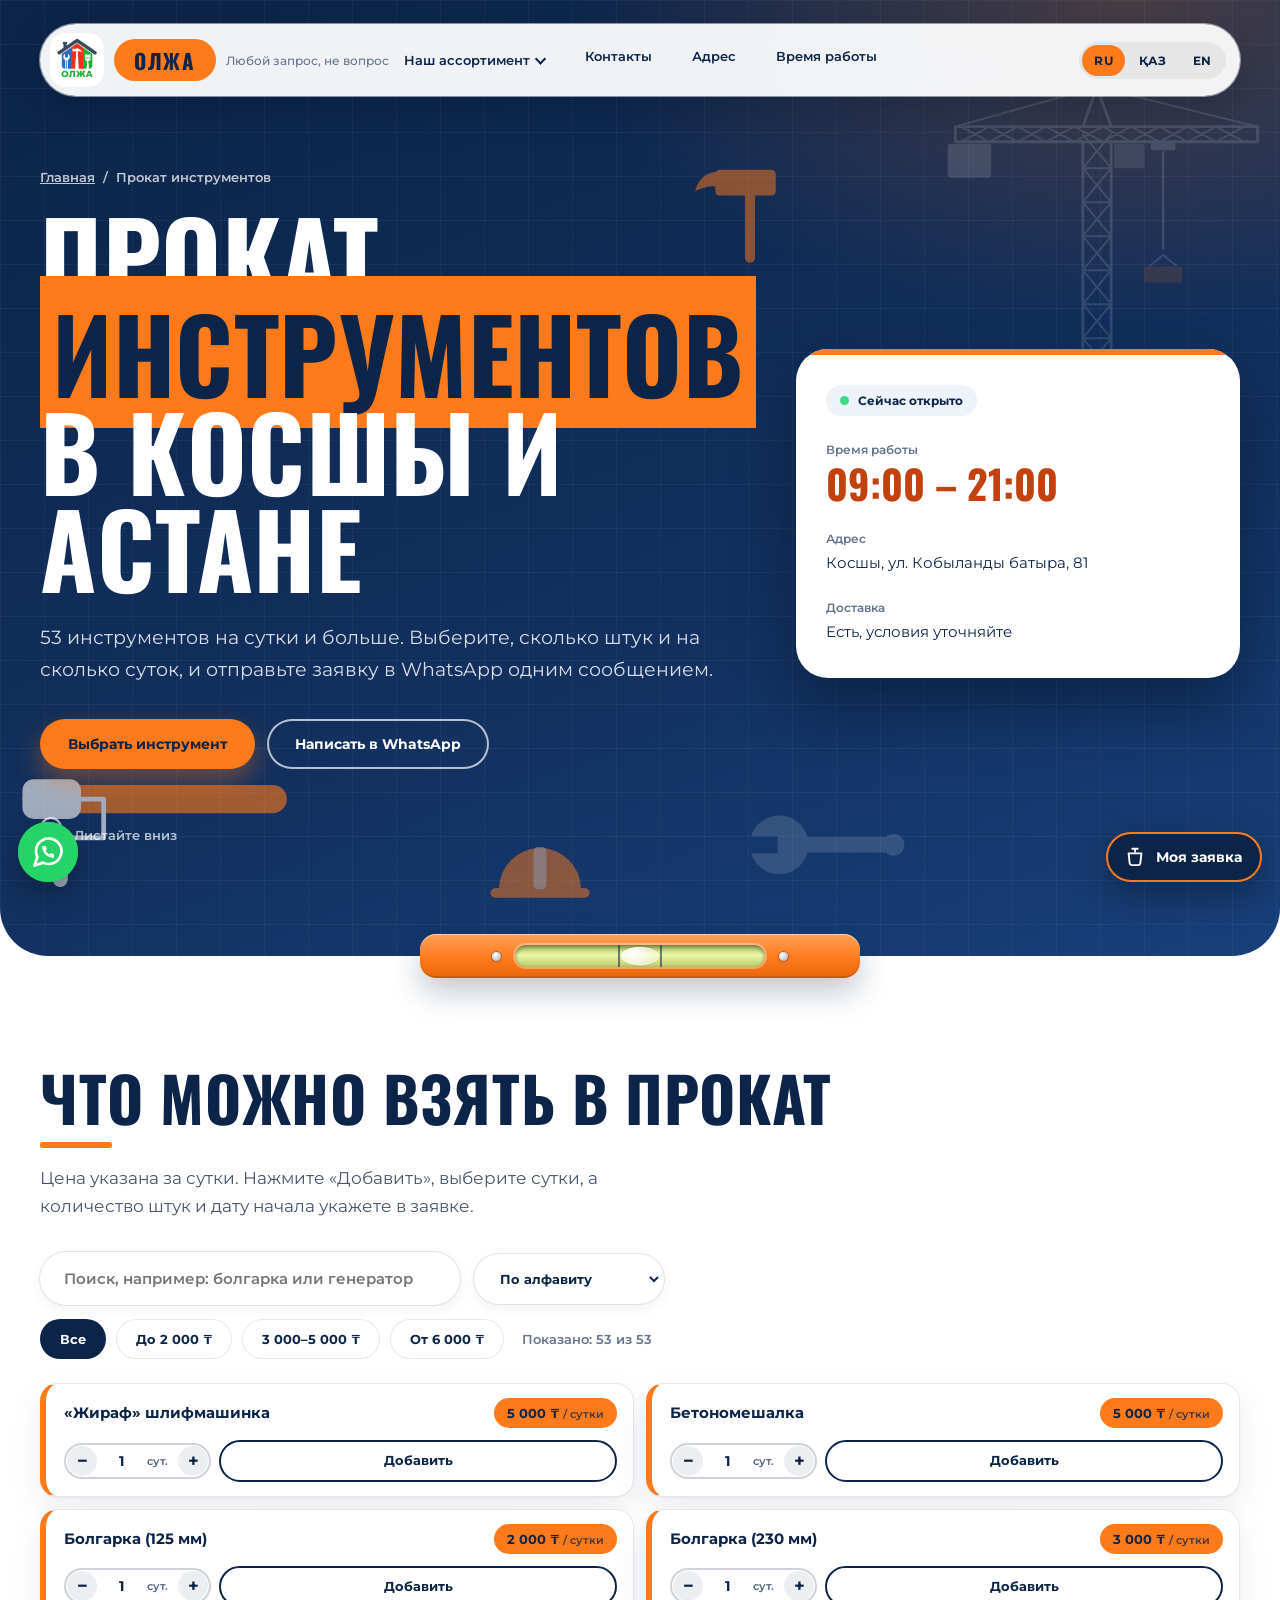
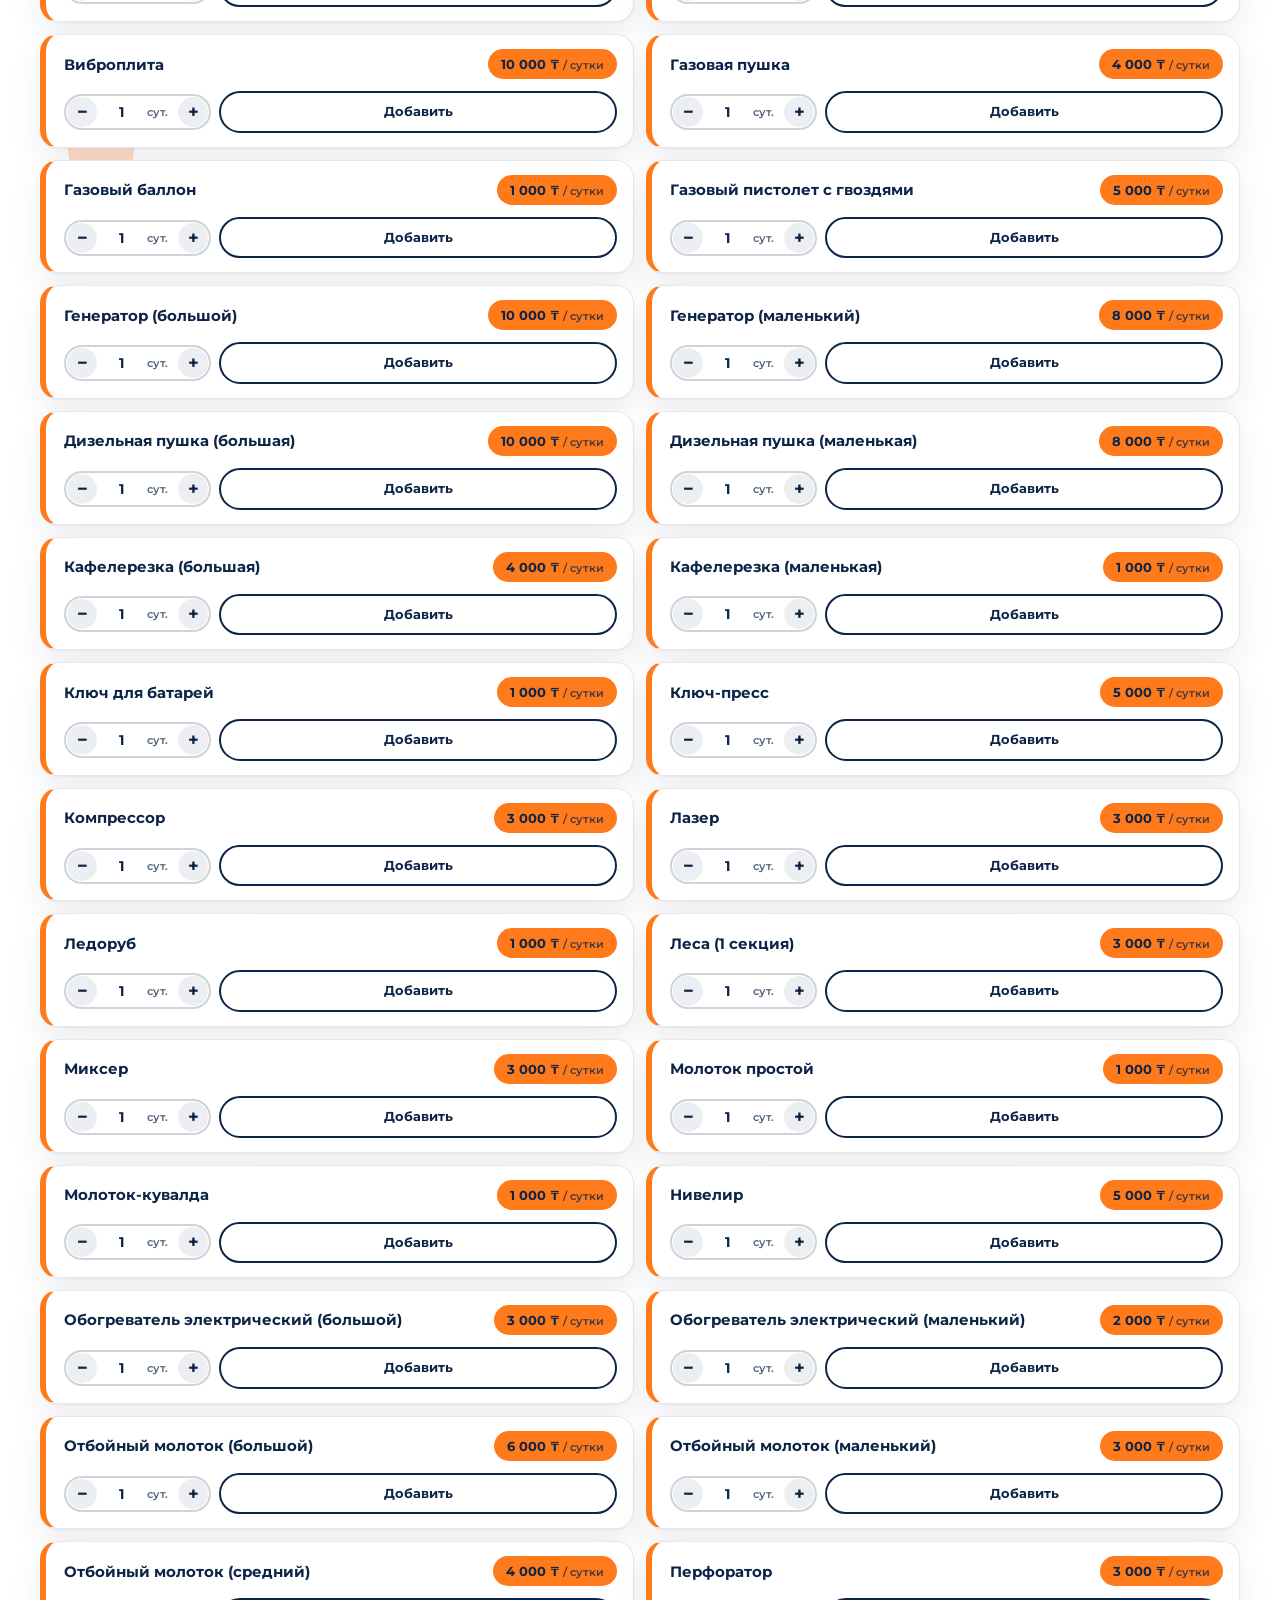
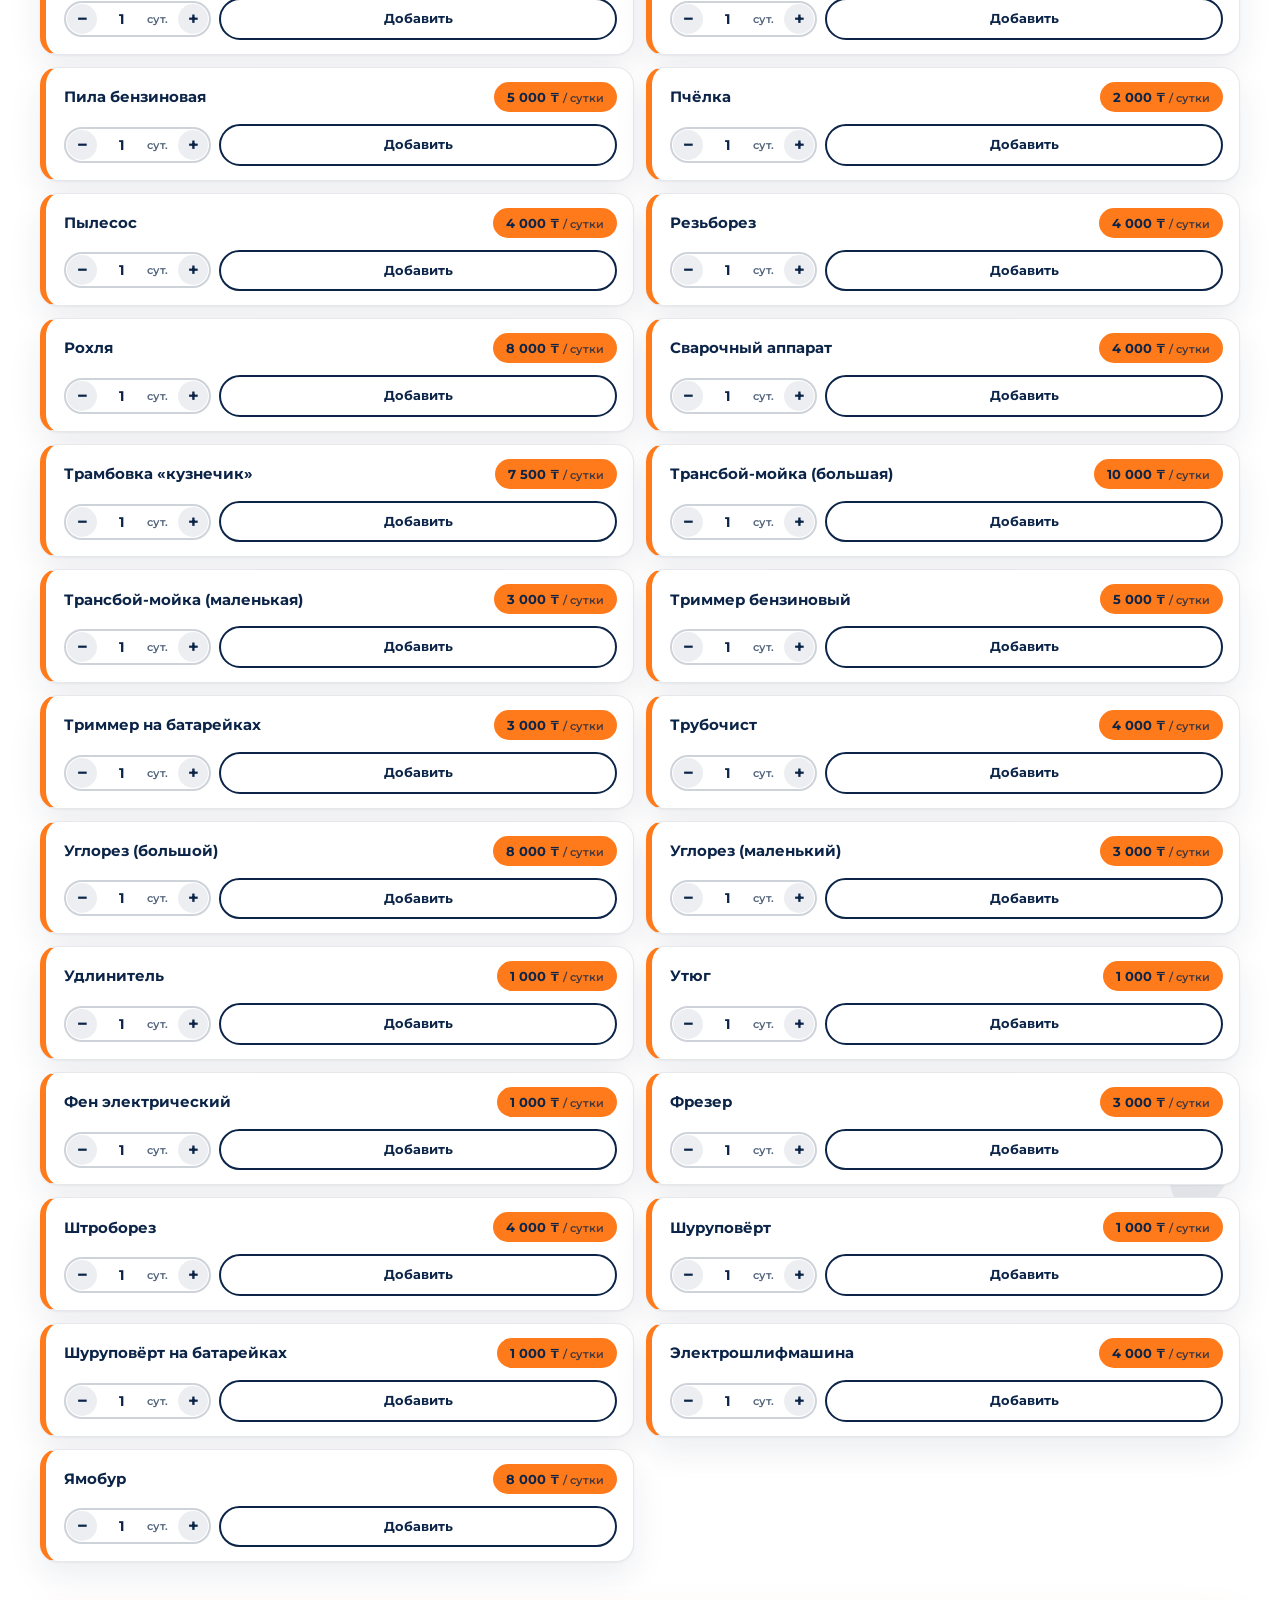
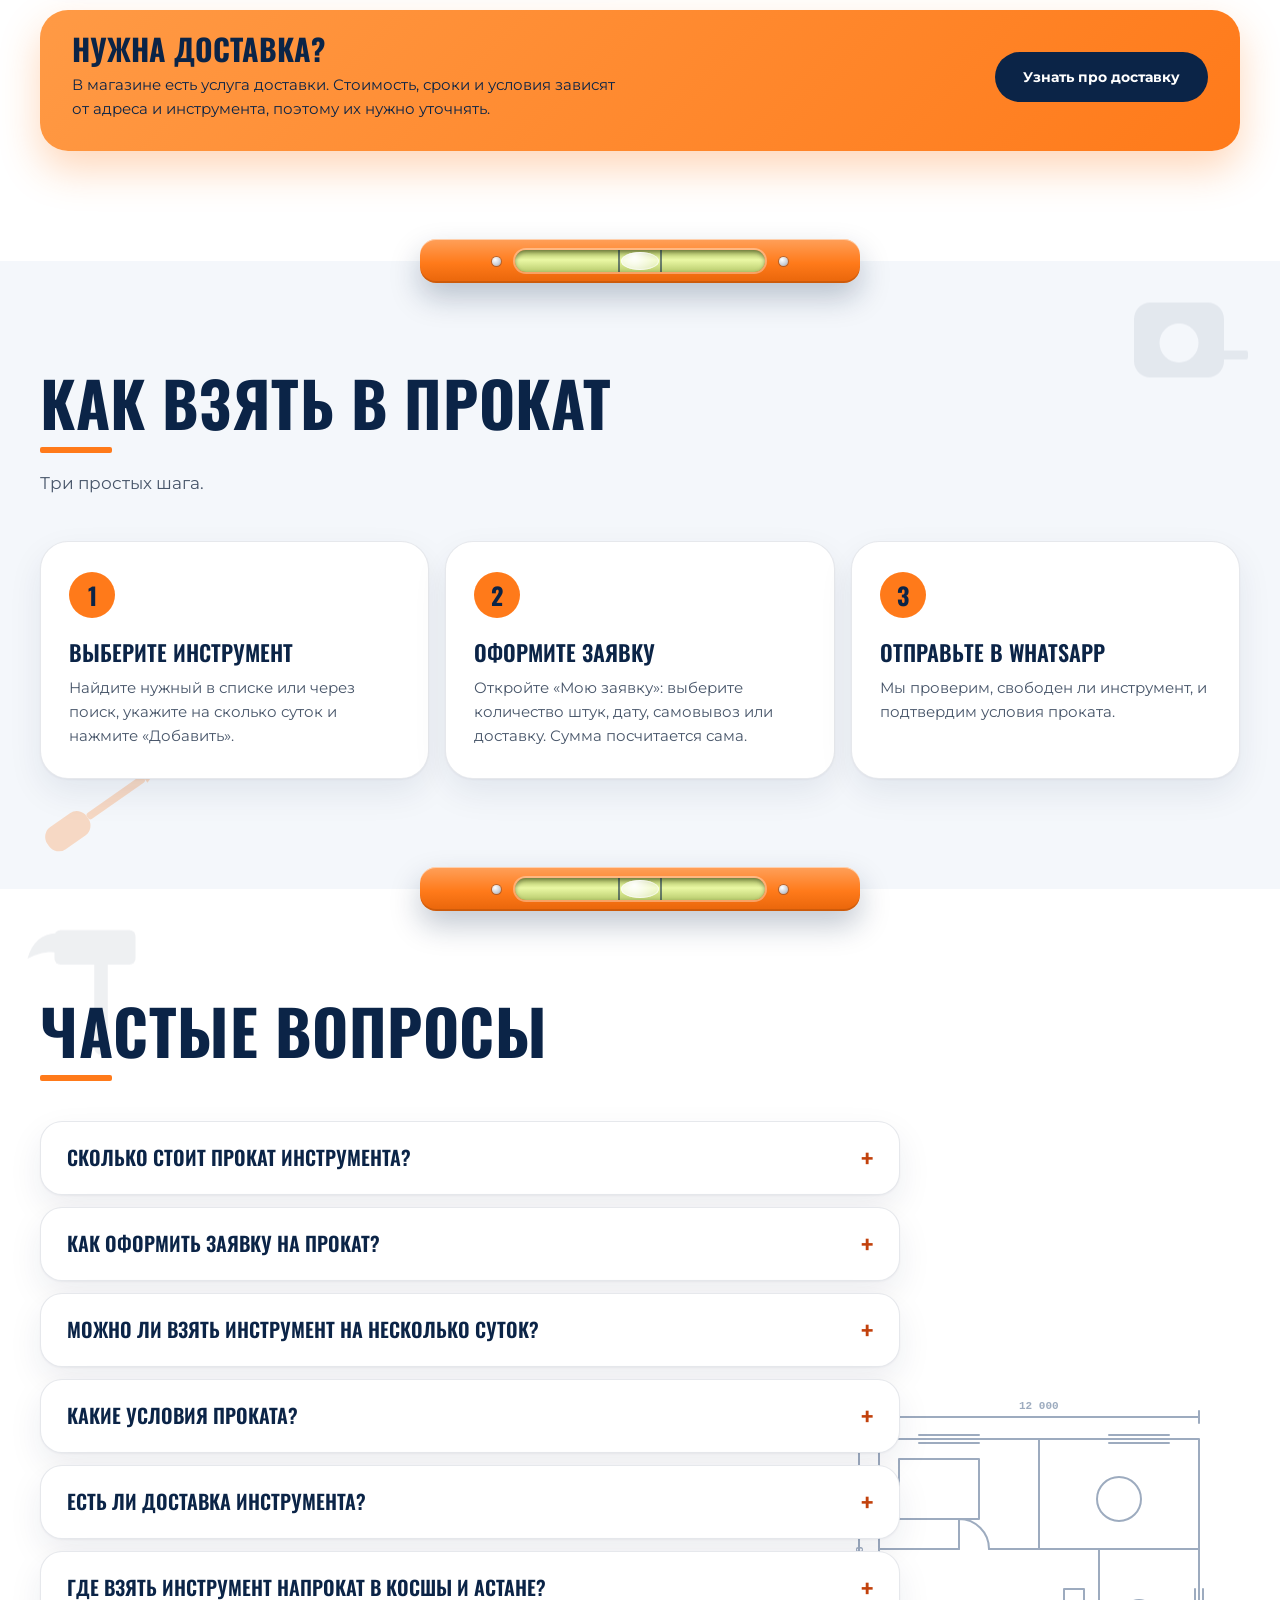
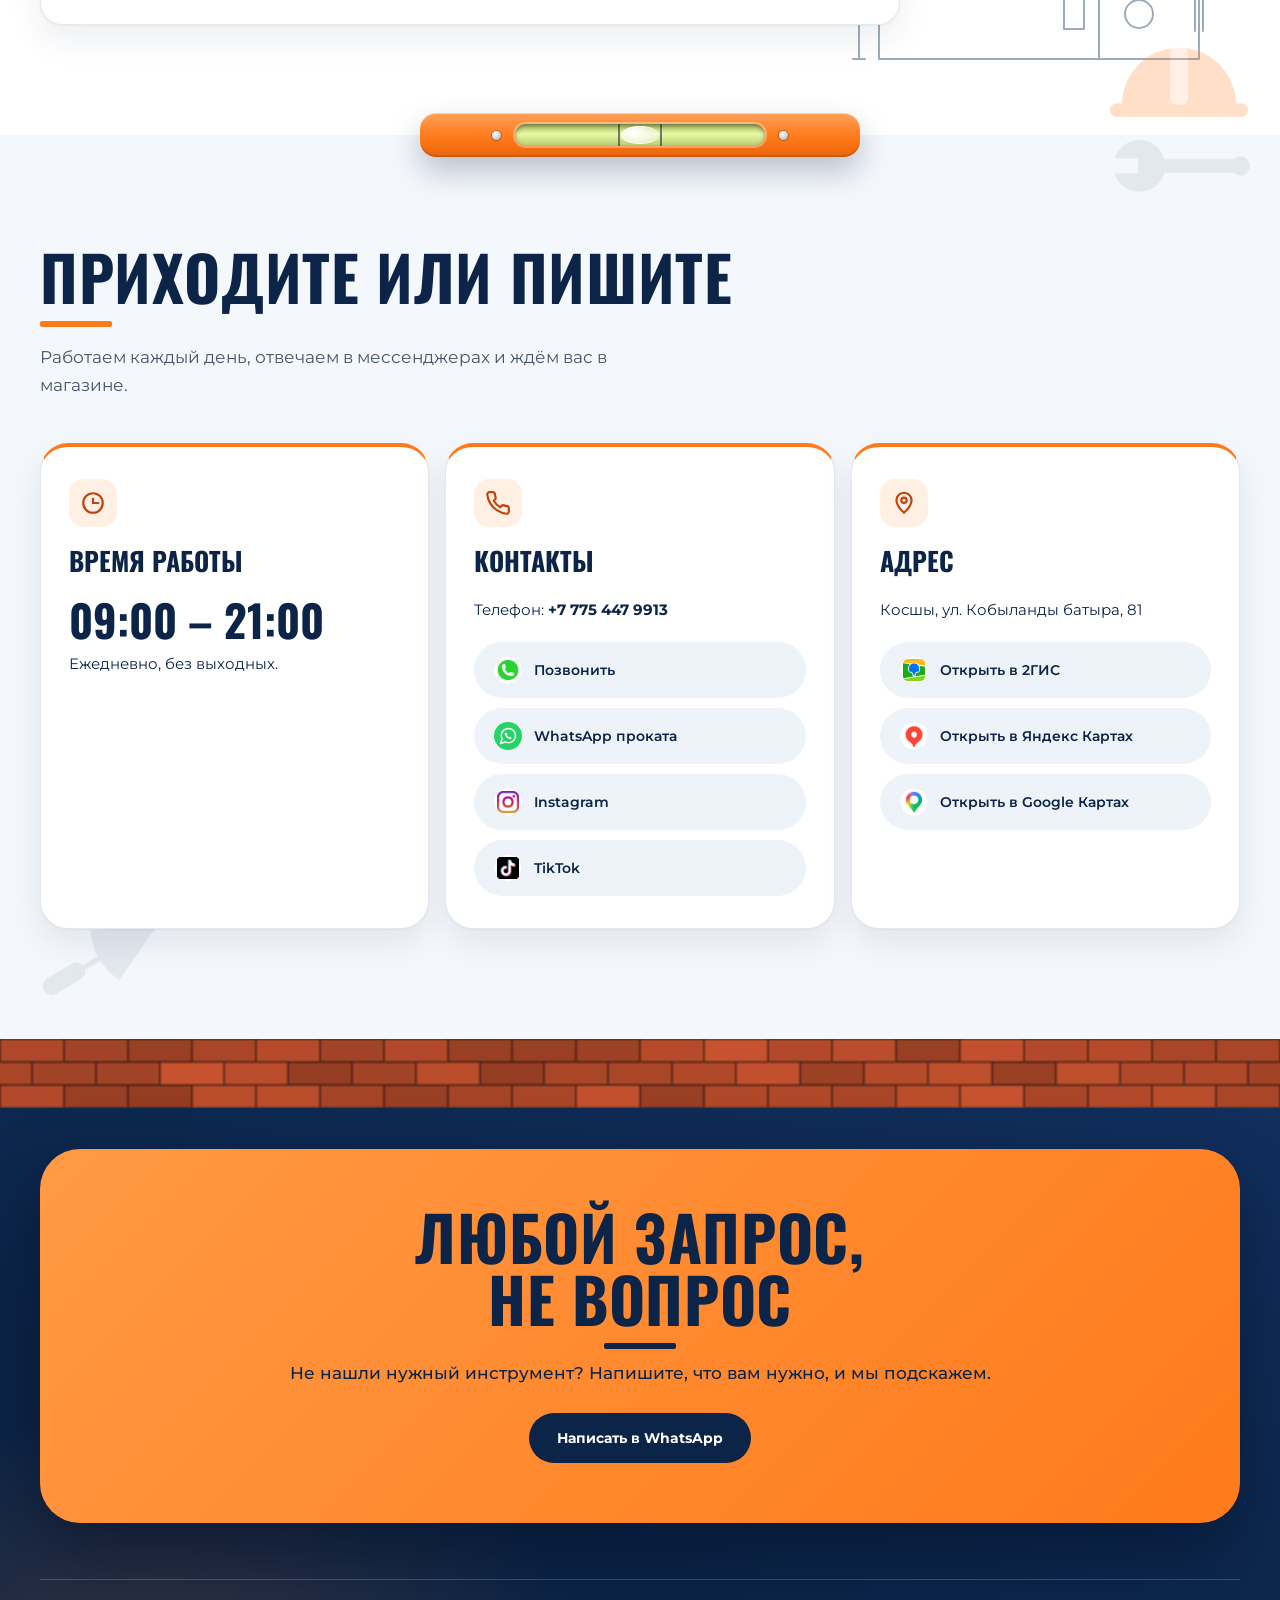
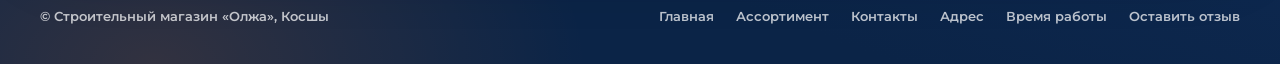
==== commit 9c23c710: "Update arenda.html" ====
--- a/arenda.html
+++ b/arenda.html
@@ -2290,20 +2290,14 @@
         <li><a href="arenda.html" data-section="Прокат инструментов">Прокат инструментов</a></li>
         <li><a href="metal.html" data-section="Металлы">Металлы</a></li>
         <li><a href="sukhie-smesi.html" data-section="Сухие смеси">Сухие смеси</a></li>
-        <li><a href="#" data-section="Все для дома">Все для дома</a></li>
-        <li><a href="#" data-section="Электротовары">Электротовары</a></li>
-        <li><a href="#" data-section="Клеи, герметики и монтажная пена">Клеи, герметики и монтажная пена</a></li>
-        <li><a href="#" data-section="Автоаксессуары">Автоаксессуары</a></li>
-        <li><a href="#" data-section="Инструменты">Инструменты</a></li>
-        <li><a href="#" data-section="Сантехника">Сантехника</a></li>
-        <li><a href="#" data-section="Все для отопительной системы">Все для отопительной системы</a></li>
-        <li><a href="#" data-section="Краски и лаки">Краски и лаки</a></li>
+        <li><a href="santehnika.html" data-section="Сантехника, водоснабжение и отопление">Сантехника, водоснабжение и отопление</a></li>
+        <li><a href="#" data-section="Вентиляция">Вентиляция</a></li>
+        <li><a href="#" data-section="Инструменты и строительный инвентарь">Инструменты и строительный инвентарь</a></li>
+        <li><a href="#" data-section="Краски, клеи и герметики">Краски, клеи и герметики</a></li>
         <li><a href="#" data-section="Крепежные материалы">Крепежные материалы</a></li>
         <li><a href="#" data-section="Гипсокартон и комплектующие">Гипсокартон и комплектующие</a></li>
-        <li><a href="#" data-section="Электроводонагреватель">Электроводонагреватель</a></li>
-        <li><a href="#" data-section="Водоснабжение">Водоснабжение</a></li>
-        <li><a href="#" data-section="Вентиляция">Вентиляция</a></li>
-        <li><a href="#" data-section="Строительный инвентарь">Строительный инвентарь</a></li>
+        <li><a href="#" data-section="Электротовары">Электротовары</a></li>
+        <li><a href="#" data-section="Хозтовары и авто">Хозтовары и авто</a></li>
       </ul>
     </li>
     <li><a href="#contacts">Контакты</a></li>
@@ -2326,20 +2320,14 @@
         <li><a href="arenda.html" data-section="Прокат инструментов">Прокат инструментов</a></li>
         <li><a href="metal.html" data-section="Металлы">Металлы</a></li>
         <li><a href="sukhie-smesi.html" data-section="Сухие смеси">Сухие смеси</a></li>
-        <li><a href="#" data-section="Все для дома">Все для дома</a></li>
-        <li><a href="#" data-section="Электротовары">Электротовары</a></li>
-        <li><a href="#" data-section="Клеи, герметики и монтажная пена">Клеи, герметики и монтажная пена</a></li>
-        <li><a href="#" data-section="Автоаксессуары">Автоаксессуары</a></li>
-        <li><a href="#" data-section="Инструменты">Инструменты</a></li>
-        <li><a href="#" data-section="Сантехника">Сантехника</a></li>
-        <li><a href="#" data-section="Все для отопительной системы">Все для отопительной системы</a></li>
-        <li><a href="#" data-section="Краски и лаки">Краски и лаки</a></li>
+        <li><a href="santehnika.html" data-section="Сантехника, водоснабжение и отопление">Сантехника, водоснабжение и отопление</a></li>
+        <li><a href="#" data-section="Вентиляция">Вентиляция</a></li>
+        <li><a href="#" data-section="Инструменты и строительный инвентарь">Инструменты и строительный инвентарь</a></li>
+        <li><a href="#" data-section="Краски, клеи и герметики">Краски, клеи и герметики</a></li>
         <li><a href="#" data-section="Крепежные материалы">Крепежные материалы</a></li>
         <li><a href="#" data-section="Гипсокартон и комплектующие">Гипсокартон и комплектующие</a></li>
-        <li><a href="#" data-section="Электроводонагреватель">Электроводонагреватель</a></li>
-        <li><a href="#" data-section="Водоснабжение">Водоснабжение</a></li>
-        <li><a href="#" data-section="Вентиляция">Вентиляция</a></li>
-        <li><a href="#" data-section="Строительный инвентарь">Строительный инвентарь</a></li>
+        <li><a href="#" data-section="Электротовары">Электротовары</a></li>
+        <li><a href="#" data-section="Хозтовары и авто">Хозтовары и авто</a></li>
       </ul>
     </li>
     <li><a href="#contacts">Контакты</a></li>
--- a/theme.css
+++ b/theme.css
@@ -0,0 +1,238 @@
+/* =====================================================================
+   ТЕМА: тёмно-синий + оранжевый + белый
+   - Шапка и подвал тёмно-синие, всё остальное светлое (белый каталог)
+   - Оранжевый только для главного: кнопки, цены, выделения
+   Подключается на всех страницах после основных стилей.
+   Цвета меняются в блоке :root ниже.
+   ===================================================================== */
+
+:root {
+  --navy: #0b2447;           /* тёмно-синий: шапка, подвал, заголовки */
+  --navy-2: #13315f;
+  --navy-3: #1d4580;
+  --ink: #0b2447;            /* заголовки, тёмные кнопки */
+  --text: #334155;           /* обычный текст */
+  --accent: #ff7a1a;         /* яркий оранжевый для кнопок */
+  --accent-hover: #ff8f3d;
+  --accent-text: #c2410c;    /* оранжевый для текста на белом (читается лучше) */
+  --accent-soft: #fff0e3;
+  --muted: #64748b;
+  --bg-soft: #f4f7fb;        /* светло-голубой фон чередующихся блоков */
+  --line: rgba(11, 36, 71, .10);
+  --paper: #ffffff;
+  --concrete-1: #ffffff;
+  --concrete-2: #f4f7fb;
+  --shadow: 0 1px 2px rgba(11, 36, 71, .05), 0 14px 34px rgba(11, 36, 71, .08);
+  --shadow-hover: 0 2px 4px rgba(11, 36, 71, .06), 0 26px 54px rgba(11, 36, 71, .15);
+}
+
+body { background: #fff; color: var(--text); }
+.lead { opacity: 1; color: #475569; }
+
+/* ---------- Меню: белая таблетка на тёмно-синей шапке ---------- */
+.navbar {
+  background: rgba(255, 255, 255, .94);
+  -webkit-backdrop-filter: saturate(1.4) blur(16px);
+  backdrop-filter: saturate(1.4) blur(16px);
+  box-shadow: 0 0 0 1px rgba(255, 255, 255, .5), 0 12px 36px rgba(5, 18, 40, .28);
+}
+.tagline { color: var(--muted); opacity: 1; }
+.nav-links a, .nav-links .dd-toggle { color: var(--ink); opacity: 1; }
+.nav-links > li > a:hover, .nav-links .dd-toggle:hover,
+.nav-links a:focus-visible, .nav-links .dd-toggle:focus-visible { color: var(--accent-text); }
+.dd-menu { background: #fff; box-shadow: 0 0 0 1px var(--line), 0 24px 60px rgba(11, 36, 71, .22); }
+.dd-menu a:hover { background: var(--accent-soft); color: var(--ink); }
+.dd-menu a.is-soon { opacity: .55; }
+.dd-menu a.is-soon:hover { opacity: 1; }
+.burger { color: var(--ink); }
+.mobile-menu { background: #fff; box-shadow: 0 0 0 1px var(--line), 0 24px 60px rgba(11, 36, 71, .22); }
+.mobile-menu a, .mobile-menu .dd-toggle { color: var(--ink); }
+.m-sub a { color: var(--accent-text); }
+.m-sub a.is-soon { color: var(--muted); opacity: 1; }
+
+/* Логотип: место под значок + надпись «ОЛЖА» */
+.brand { gap: 10px; }
+.brand-icon {
+  position: relative; display: block; flex: 0 0 auto; width: 40px; height: 40px; border-radius: 12px; overflow: hidden;
+  background: var(--accent-soft) url("data:image/svg+xml,%3Csvg xmlns='http://www.w3.org/2000/svg' viewBox='0 0 40 40'%3E%3Cg fill='none' stroke='%23ff7a1a' stroke-width='2.2' stroke-linecap='round' stroke-linejoin='round'%3E%3Cpath d='M8 30V17l12-8 12 8v13z'/%3E%3Cpath d='M16 30v-8h8v8'/%3E%3C/g%3E%3C/svg%3E") center / 26px no-repeat;
+  box-shadow: inset 0 0 0 1px rgba(255, 122, 26, .25);
+}
+.brand-icon img { position: absolute; inset: 0; width: 100%; height: 100%; object-fit: cover; background: #fff; }
+.logo { background: var(--accent); color: var(--navy); }
+@media (max-width: 520px) { .brand-icon { width: 36px; height: 36px; border-radius: 10px; } .brand { gap: 8px; } }
+
+/* ---------- Кнопки: оранжевые для главного ---------- */
+.btn-accent { background: var(--accent); color: var(--navy); box-shadow: 0 12px 26px rgba(255, 122, 26, .38); }
+.btn-accent:hover { background: var(--accent-hover); }
+.btn-dark { background: var(--navy); color: #fff; }
+.btn-line { color: var(--navy); box-shadow: inset 0 0 0 2px rgba(11, 36, 71, .8); }
+
+/* ---------- ШАПКА: тёмно-синий экран с мягкой сеткой и оранжевым свечением ---------- */
+.band-hero {
+  margin-top: -88px; padding-top: 88px !important; padding-bottom: 70px; color: #fff;
+  border-radius: 0 0 48px 48px;
+  background:
+    radial-gradient(900px 520px at 88% 0%, rgba(255, 122, 26, .24), transparent 62%),
+    linear-gradient(rgba(255, 255, 255, .045) 1px, transparent 1px) 0 0 / 44px 44px,
+    linear-gradient(90deg, rgba(255, 255, 255, .045) 1px, transparent 1px) 0 0 / 44px 44px,
+    linear-gradient(160deg, #0b2447 0%, #12305f 62%, #1b4a8c 125%);
+}
+@media (max-width: 860px) { .band-hero { margin-top: -80px; padding-top: 80px !important; border-radius: 0 0 32px 32px; } }
+.band-hero .lead { color: rgba(255, 255, 255, .84); }
+.band-hero .crumbs, .band-hero .crumbs a { color: #fff; }
+.band-hero .scroll-cue { color: #fff; }
+.band-hero .btn-line { color: #fff; box-shadow: inset 0 0 0 2px rgba(255, 255, 255, .7); }
+.band-hero .btn-line:hover { background: rgba(255, 255, 255, .1); }
+
+/* Плашка с режимом работы: белая карточка на синем */
+.sign { background: #fff; color: var(--ink); border: 0; box-shadow: 0 30px 60px rgba(3, 12, 30, .4); }
+.sign .tape { height: 6px; background: var(--accent); }
+.status { background: #eef3fa; }
+.sign small { color: var(--muted); opacity: 1; }
+.sign .big { color: var(--accent-text); }
+.delivery .tape, .cta-end .tape { display: none; }
+
+/* ---------- Светлые блоки ---------- */
+.band-dark  { background: #fff; color: var(--ink); }
+.band-sand  { background: var(--bg-soft); color: var(--ink); }
+.band-steel { background: #fff; color: var(--ink); }
+.band-accent { background: var(--bg-soft); color: var(--ink); }
+.band-accent .lead { opacity: 1; }
+
+/* ---------- ПОДВАЛ: снова тёмно-синий ---------- */
+.band-black {
+  color: #fff;
+  background:
+    radial-gradient(700px 420px at 12% 100%, rgba(255, 122, 26, .16), transparent 62%),
+    linear-gradient(200deg, #12305f 0%, #0b2447 70%);
+}
+.band-black .lead { color: rgba(255, 255, 255, .8); }
+footer { border-top: 1px solid rgba(255, 255, 255, .18); }
+footer span { opacity: 1; color: rgba(255, 255, 255, .72); }
+footer a { opacity: 1; color: rgba(255, 255, 255, .72); }
+footer a:hover { color: var(--accent); }
+
+/* ---------- Карточки разделов (главная) ---------- */
+.card {
+  background: #fff; color: var(--ink); border: 1px solid var(--line);
+  box-shadow: var(--shadow); border-radius: 24px;
+}
+.card::before, .product::before { display: none; }
+.thumb { background: linear-gradient(135deg, #f0f4fa, #e1e9f4); color: #8a99b0; }
+.card:hover { background: #fff; color: var(--ink); box-shadow: var(--shadow-hover); border-color: rgba(255, 122, 26, .6); }
+.card i { background: var(--accent); }
+.card .thumb .tag.soon { background: rgba(255, 255, 255, .94); color: var(--muted); box-shadow: 0 0 0 1px var(--line); }
+.card .thumb .tag.ready { background: var(--accent); color: var(--navy); }
+
+/* ---------- Карточки товаров ---------- */
+.product {
+  background: #fff; color: var(--ink); border: 1px solid var(--line);
+  box-shadow: var(--shadow); border-radius: 24px;
+  transition: box-shadow .25s, transform .25s;
+}
+.product:hover { box-shadow: var(--shadow-hover); transform: translateY(-3px); }
+.product .thumb { background: linear-gradient(135deg, #f6f9fd, #e8eef7); border-bottom: 1px solid var(--line); }
+.product .thumb span { color: #8a99b0; }
+.price { color: var(--accent-text); }
+.price small { color: var(--muted); opacity: 1; }
+.spec, .desc { opacity: 1; color: var(--muted); }
+.tags span { box-shadow: inset 0 0 0 1px rgba(11, 36, 71, .18); color: var(--ink); }
+.wa-btn { background: var(--accent); color: var(--navy); box-shadow: 0 10px 22px rgba(255, 122, 26, .32); }
+.wa-btn:hover { background: var(--navy); color: #fff; }
+.vol { background: var(--accent); color: var(--navy); }
+
+/* ---------- Прокат ---------- */
+.rent {
+  background: #fff; color: var(--ink); border: 1px solid var(--line);
+  border-left: 6px solid var(--accent); box-shadow: var(--shadow);
+}
+.rent-price { background: var(--accent); color: var(--navy); }
+
+/* ---------- Поиск, фильтры, сортировка ---------- */
+.chip { background: #fff; color: var(--ink); box-shadow: inset 0 0 0 1px var(--line); }
+.chip:hover { background: var(--accent-soft); }
+.chip.active { background: var(--navy); color: #fff; box-shadow: none; }
+.search, .sort { background: #fff; box-shadow: 0 0 0 1px var(--line), 0 4px 14px rgba(11, 36, 71, .06); }
+.search:focus, .sort:focus { border-color: var(--accent); }
+.note, .count { opacity: 1; color: var(--muted); }
+.group-title small { color: var(--muted); opacity: 1; }
+.empty { color: var(--ink); }
+.empty a { color: var(--accent-text); }
+
+/* ---------- Вопросы и шаги ---------- */
+.faq-item { background: #fff; border: 1px solid var(--line); box-shadow: var(--shadow); }
+.faq-item p { opacity: 1; color: #475569; }
+.faq-item summary::after { color: var(--accent-text); }
+.step { background: #fff; color: var(--ink); border: 1px solid var(--line); box-shadow: var(--shadow); }
+.step p { opacity: 1; color: #475569; }
+.step::before { background: var(--accent); color: var(--navy); }
+
+/* ---------- Доставка и финальный блок: оранжевые ---------- */
+.delivery { background: linear-gradient(135deg, #ff9a45, #ff7a1a); color: var(--navy); box-shadow: 0 18px 40px rgba(255, 122, 26, .3); }
+.cta-end { background: linear-gradient(135deg, #ff9a45, #ff7a1a); color: var(--navy); box-shadow: 0 28px 70px rgba(3, 12, 30, .45); }
+.cta-end h2::after { background: var(--navy); }
+
+/* ---------- Контакты ---------- */
+.panel { background: #fff; border: 1px solid var(--line); border-top: 4px solid var(--accent); box-shadow: var(--shadow); }
+.links a { background: #eef3fa; color: var(--ink); }
+.links a:hover { background: var(--accent); color: var(--navy); }
+
+/* ---------- Отзывы ---------- */
+.review { background: #fff; color: var(--ink); border: 1px solid var(--line); box-shadow: var(--shadow); }
+.review p { opacity: 1; color: #475569; }
+.source { background: #eef3fa; color: var(--muted); }
+.stars { color: #f5a300; }
+.rev-nav .circle-btn { background: var(--navy); }
+.rev-nav .circle-btn::after { border-color: #fff; }
+
+/* ---------- Фото магазина ---------- */
+.slides { background: #e5ecf6; }
+.slide { color: #8a99b0; }
+.photo-frame::before { background: linear-gradient(135deg, #cfe0f7, #a9c4ec); }
+.circle-btn { background: var(--accent); }
+.circle-btn::after { border-color: var(--navy); }
+
+/* ---------- Кнопки с иконкой слева (иконки кладёте вы в images/icons/) ---------- */
+.links a { display: flex; align-items: center; gap: 12px; }
+.btn.has-ico { display: inline-flex; align-items: center; gap: 10px; }
+.ico {
+  position: relative; flex: 0 0 auto; width: 28px; height: 28px; border-radius: 50%; overflow: hidden;
+  background: rgba(11, 36, 71, .08); box-shadow: inset 0 0 0 1px rgba(11, 36, 71, .14);
+}
+.ico img { position: absolute; inset: 0; width: 100%; height: 100%; object-fit: contain; padding: 3px; background: #fff; }
+.links a:hover .ico { background: rgba(255, 255, 255, .6); }
+.btn .ico { width: 26px; height: 26px; background: rgba(255, 255, 255, .85); box-shadow: none; }
+.rev-actions { display: flex; flex-wrap: wrap; gap: 12px; margin-top: 22px; }
+
+/* встроенная иконка WhatsApp в кнопке «WhatsApp» (блок «Контакты») */
+.ico.wa-builtin { background: #25d366; box-shadow: none; color: #fff; }
+.ico.wa-builtin svg { position: absolute; inset: 4px; width: calc(100% - 8px); height: calc(100% - 8px); }
+
+/* ---------- Логотип в меню крупнее ---------- */
+.navbar { height: 72px; padding: 0 14px 0 10px; }
+.brand-icon { width: 54px; height: 54px; border-radius: 15px; }
+.logo { height: 42px; padding: 0 20px; font-size: 21px; }
+.band-hero { margin-top: -96px; padding-top: 96px !important; }
+@media (max-width: 860px) {
+  .navbar { height: 66px; }
+  .brand-icon { width: 48px; height: 48px; border-radius: 13px; }
+  .logo { height: 38px; padding: 0 16px; font-size: 19px; }
+  .band-hero { margin-top: -82px; padding-top: 82px !important; }
+}
+@media (max-width: 520px) {
+  .brand { gap: 7px; }
+  .brand-icon { width: 44px; height: 44px; }
+  .logo { padding: 0 13px; font-size: 18px; }
+}
+
+/* ---------- Кнопки «Добавить» и «В корзину», счётчики: всегда читаются на белых карточках ---------- */
+.rent .rent-add, .product .cart-add { background: transparent; color: var(--navy); border: 2px solid var(--navy); }
+.rent .rent-add:hover, .product .cart-add:hover { background: var(--accent-soft); border-color: var(--accent); color: var(--navy); }
+.rent .rent-add.in-cart, .product .cart-add.in-cart { background: var(--navy); color: #fff; border-color: var(--navy); }
+.rent .qty, .product .qty { box-shadow: inset 0 0 0 2px rgba(11, 36, 71, .2); }
+.rent .qty button, .product .qty button { background: rgba(11, 36, 71, .08); color: var(--navy); }
+.rent .qty button:hover, .product .qty button:hover { background: var(--accent); color: var(--navy); }
+.rent .qty input, .product .qty input, .rent .q-unit, .product .q-unit { color: var(--navy); }
+.lang { background: rgba(11, 36, 71, .07); }
+.lang button { color: var(--navy); }
+.lang button[aria-pressed="true"] { background: var(--accent); color: var(--navy); }
